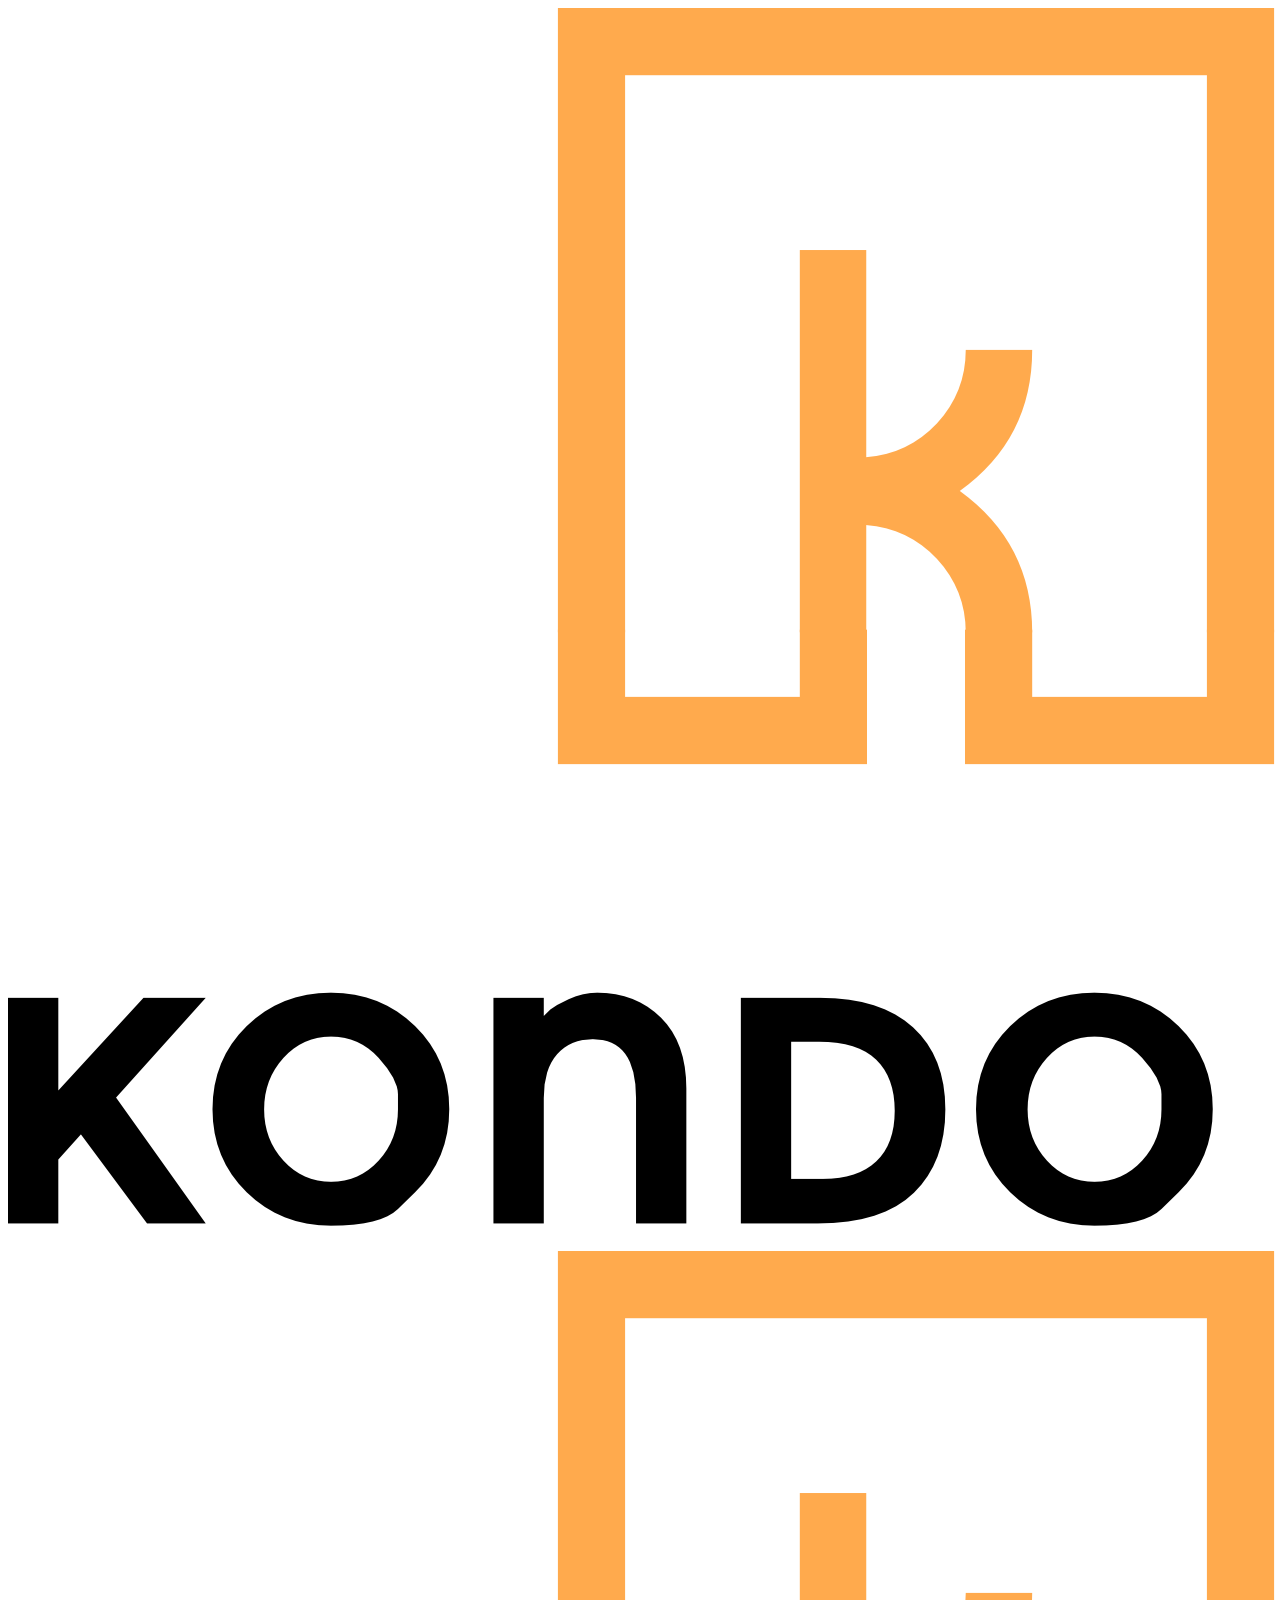
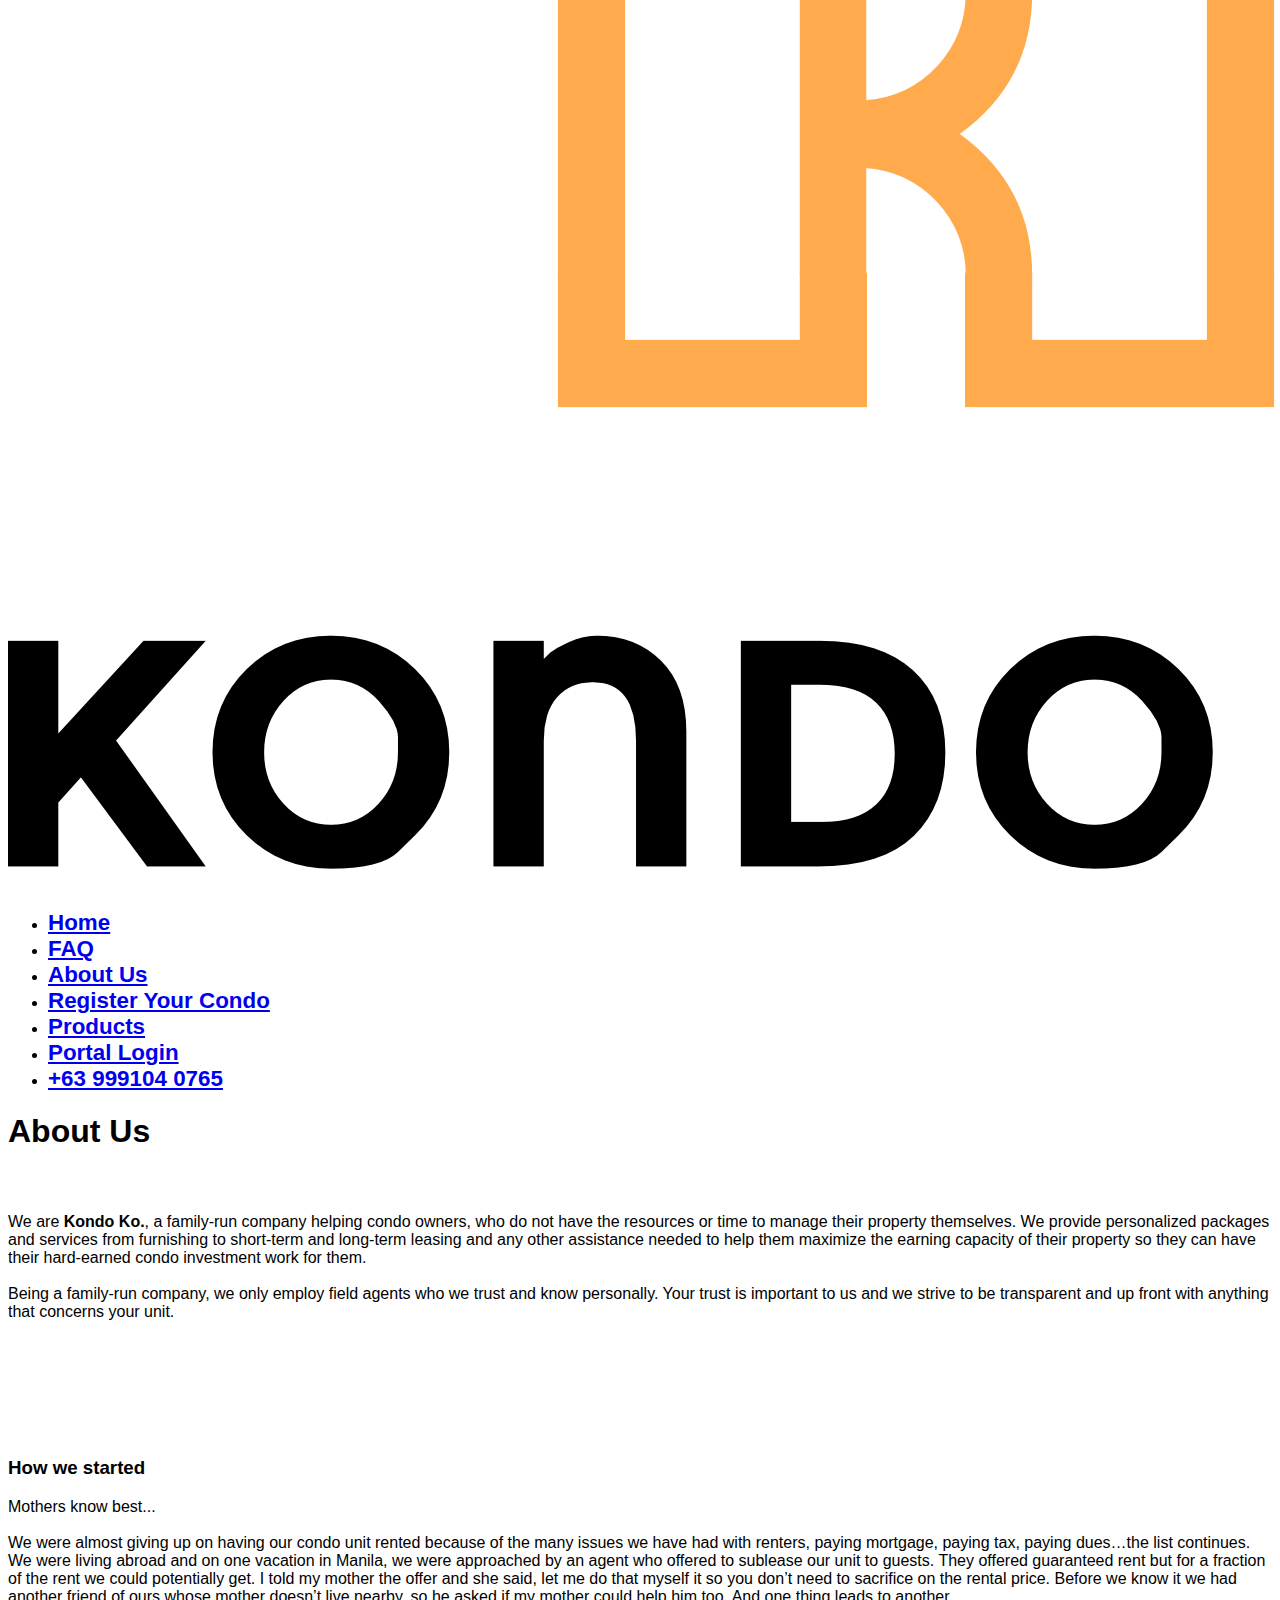
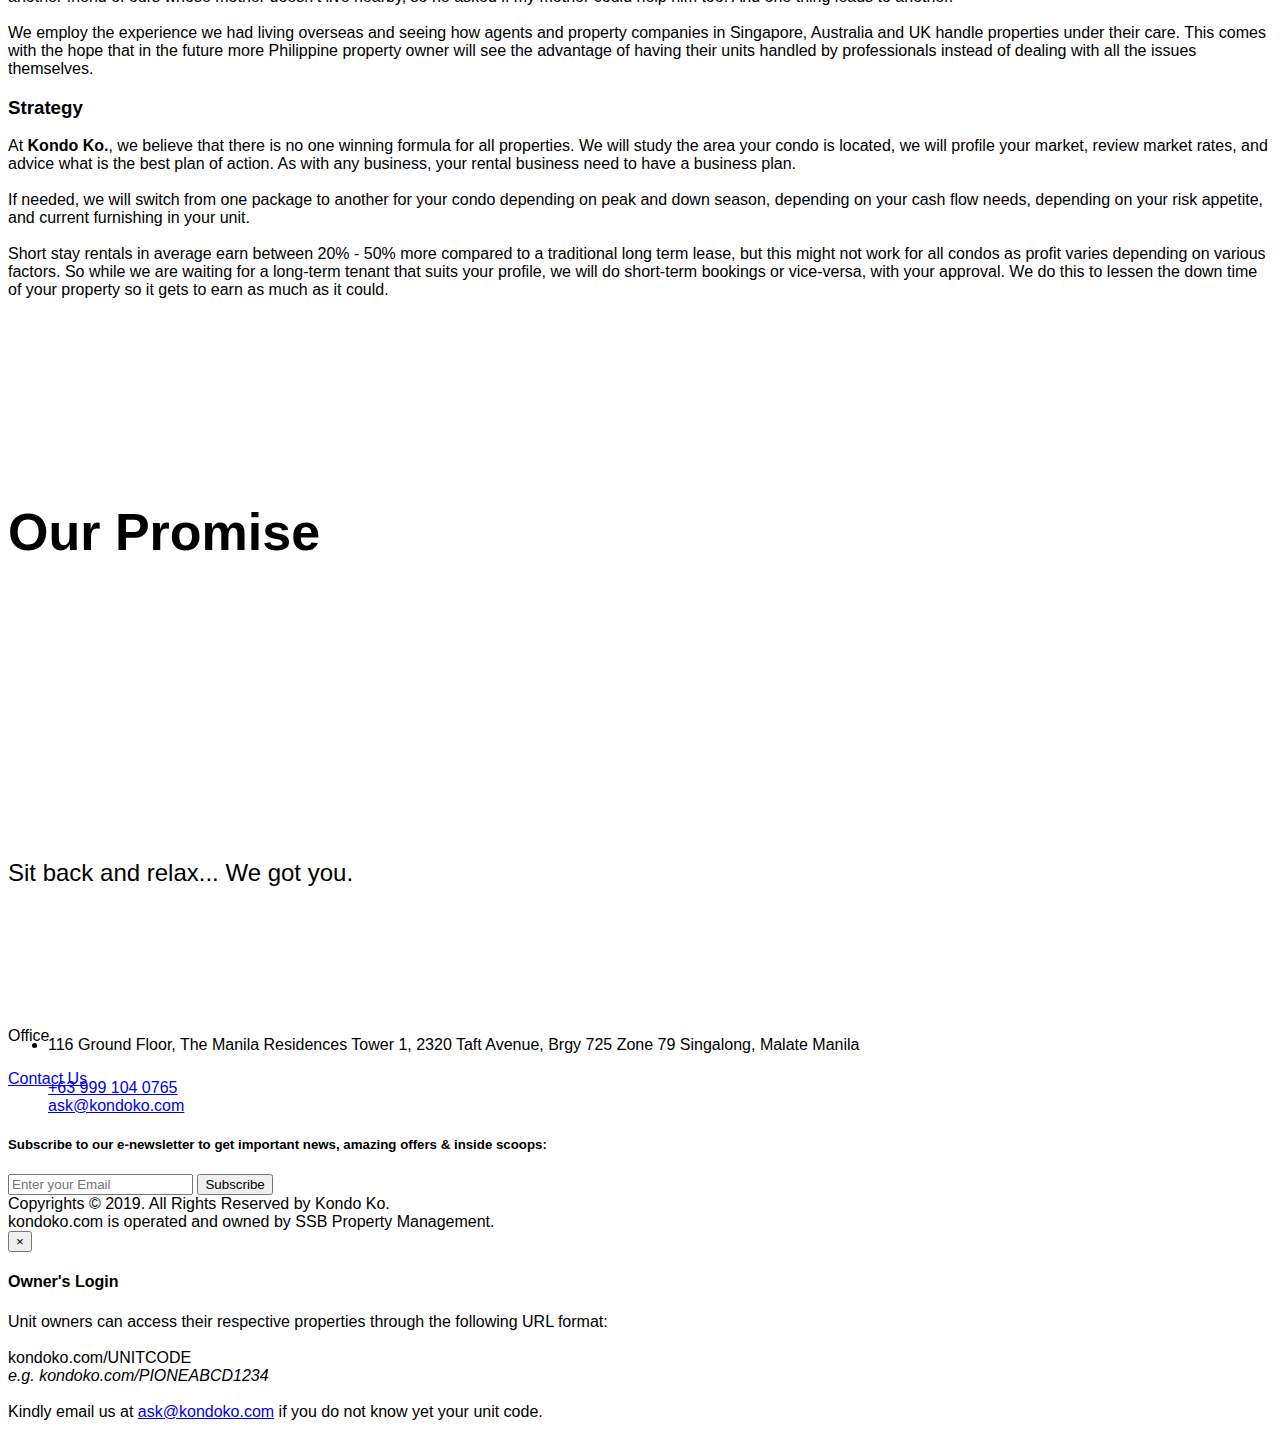
==== about.html @ ac70bd02 "updated import" ====
<!DOCTYPE html>
<html dir="ltr" lang="en-US">
<meta http-equiv="content-type" content="text/html;charset=UTF-8" />
<head>
	<meta http-equiv="content-type" content="text/html; charset=utf-8" />
	<meta name="author" content="Kondo Ko" />
	<!-- <link href="http://fonts.googleapis.com/css?family=Lato:300,400,400italic,600,700|Raleway:300,400,500,600,700|Crete+Round:400italic" rel="stylesheet" type="text/css" /> -->
	<link rel="stylesheet" href="css/bootstrap.css" type="text/css" />
	<link rel="stylesheet" href="style.css" type="text/css" />
	<link rel="stylesheet" href="css/dark.css" type="text/css" />
	<link rel="stylesheet" href="css/font-icons.css" type="text/css" />
	<link rel="stylesheet" href="css/animate.css" type="text/css" />
	<link rel="stylesheet" href="css/magnific-popup.css" type="text/css" />
	<link rel="stylesheet" href="css/responsive.css" type="text/css" />
	<meta name="viewport" content="width=device-width, initial-scale=1" />
	<meta name="description" 
	content="Kondo Ko. | No. 1 Personal Condo Manager in the Philippines">
	<link rel="shortcut icon" href="images/kondokoicon.html" />
	<title>DONE FOR YOU! | Kondo Ko</title>
		    <style> 
        @import url('./assets/fonts/Poppins-Regular.ttf');
        body {
            font-family: 'Poppins', sans-serif ;
        }
    </style>	
	<style type="text/css">
	.footer-big-contacts {
		color: #333;
		font-size: 20px;
		font-weight: bold;
		letter-spacing: 1px;
	}

	.footer-big-contacts span {
		display: block;
		font-size: 10px;
		font-weight: 400;
		text-transform: uppercase;
		color: #888;
		letter-spacing: 2px;
	}

	.dark .footer-big-contacts { color: rgba(255,255,255,0.8); }

	#primary-menu ul li a{

		font-weight: bold;
		font-size: 1.4em;
	}
	</style>
	 <!-- This site is converting visitors into subscribers and customers with respond.io - https://respond.io -->
<script src="https://app.respond.io/facebook/chat/plugin/63504/268094280486053" async></script>
<!-- https://respond.io/ -->

</head>
<body class="stretched">
	<div id="wrapper" class="clearfix">
		
<!-- start header area -->
<header id="header" class="full-header">
					<div id="header-wrap">
						<div class="container clearfix">
							<div id="primary-menu-trigger"><i class="icon-reorder icon-2x"></i></div>
								<div id="logo">
									<a href="./" class="standard-logo" data-dark-logo="/assets/img/logo-dark.png"><img src="./assets/img/logo.png" alt="Kondo Ko Logo"></a>
									<a href="./" class="retina-logo" data-dark-logo="./assets/img/logo.png"><img src="./assets/img/logo.png" alt="Kondo Ko Logo"></a>
								</div>					
								<nav id="primary-menu">
									<ul>
										<li><a href="./"><div>Home</div></a></li>
										<li><a href="faq"><div>FAQ</div></a></li>
										<li><a href="aboutus"><div>About Us</div></a></li>
										<li><a href="register_condo"><div>Register Your Condo</div></a></li>
										<li><a href="services"><div>Products</div></a></li>
										<!-- <li><a href="#"><div>Properties</div></a>
											<div class="mega-menu-content style-2 clearfix">
												<ul class="mega-menu-column col-md-12">
													<li class="mega-menu-title">
														<ul>
															<li><a href="book/index.html"><div>For Rent</div></a></li>
															<li><a href="properties/index.html"><div>For Sale</div></a></li>
														</ul>
													</li>
												</ul>
											</div>
										</li> -->
										<!-- <li><a href="#" data-toggle="modal" data-target="#myModal"><div>Owner's Login</div></a></li> -->
										<li><a href="https://kondokoportal.com"><div>Portal Login</div></a></li>
										<li><a href="./"><div>+63 999104 0765</div></a></li>										
									</ul>
									<!-- <div id="top-search">
										<a href="book/index.html"><i class="icon-calendar3 icon-2x"></i><i class="icon-line-cross"></i></a>
									</div> -->
								</nav>				
						</div>
					</div>
		</header>		<section id="page-title" class="page-title-mini">

	<div class="container clearfix">
		<h1 data-animate="fadeInUp">About Us</h1>
	</div>

</section>

<!-- Content
============================================= -->
<section id="content">

	<div class="content-wrap clear-bottommargin">

		<div class="container clear-bottommargin clearfix">

			<!-- <div class="col_full">
				<div class="col_full">

				<img src="images/aboutheader.jpg" alt="Kondo Ko About"></a>


				</div>
			</div> -->
			<div class="row">
				<div class="col-md-7 col-sm-12">
					<div class="heading-block">
						<h3 >&nbsp;</h3>
						<span>We are <strong>Kondo Ko.</strong>, a family-run company helping condo owners, who do not have the resources or time to manage their property themselves. We provide personalized packages and services from furnishing to short-term and long-term leasing and any other assistance needed to help them maximize the earning capacity of their property so they can have their hard-earned condo investment work for them.
						<br /><br />
						Being a family-run company, we only employ field agents who we trust and know personally. Your trust is important to us and we strive to be transparent and up front with anything that concerns your unit.
						</span>
					</div>
				</div>
				<div class="col-md-5 col-sm-12">
					<img src="images/group1.jpg" class="img-responsive" alt="" style="margin-top:55px;">
				</div>
			</div>
			
			<div class="row">
			
				<div class="col-md-4 col-sm-12">
					<img src="images/group2.jpg" class="img-responsive" alt="" style="margin-top:55px;">
				</div>
				<div class="col-md-8 col-sm-12">
					<div class="heading-block">
							<h3 data-animate="fadeInUp">How we started</h3>
							<span>Mothers know best...
							<br /><br />
							We were almost giving up on having our condo unit rented because of the many issues we have had with renters, paying mortgage, paying tax, paying dues…the list continues. We were living abroad and on one vacation in Manila, we were approached by an agent who offered to sublease our unit to guests. They offered guaranteed rent but for a fraction of the rent we could potentially get. I told my mother the offer and she said, let me do that myself it so you don’t need to sacrifice on the rental price. Before we know it we had another friend of ours whose mother doesn’t live nearby, so he asked if my mother could help him too. And one thing leads to another.
							<br /><br />
							We employ the experience we had living overseas and seeing how agents and property companies in Singapore, Australia and UK handle properties under their care. This comes with the hope that in the future more Philippine property owner will see the advantage of having their units handled by professionals instead of dealing with all the issues themselves.
							</span>
					</div>
				</div>
			</div>

			<!-- <div class="heading-block">
					<h3 data-animate="fadeInUp">Strategy</h3>
					<span>At <strong>Kondo Ko.</strong>, we believe that there is no one winning formula for all properties. We will study the area your condo is located, we will profile your market, review market rates, and advice what is the best plan of action. As with any business, your rental business need to have a business plan.
					<br /><br />
					If needed, we will switch from one package to another for your condo depending on peak and down season, depending on your cash flow needs, depending on your risk appetite, and current furnishing in your unit.
					<br /><br />
					Short stay rentals in average earn between 20% - 50% more compared to a traditional long term lease, but this might not work for all condos as profit varies depending on various factors. So while we are waiting for a long-term tenant that suits your profile, we will do short-term bookings or vice-versa, with your approval. We do this to lessen the down time of your property so it gets to earn as much as it could.
					</span>
			</div>			 -->
			<div class="row">
				<div class="col-md-7 col-sm-12">
					<div class="heading-block">
						<h3 data-animate="fadeInUp">Strategy</h3>
						<span>At <strong>Kondo Ko.</strong>, we believe that there is no one winning formula for all properties. We will study the area your condo is located, we will profile your market, review market rates, and advice what is the best plan of action. As with any business, your rental business need to have a business plan.
						<br /><br />
						If needed, we will switch from one package to another for your condo depending on peak and down season, depending on your cash flow needs, depending on your risk appetite, and current furnishing in your unit.
						<br /><br />
						Short stay rentals in average earn between 20% - 50% more compared to a traditional long term lease, but this might not work for all condos as profit varies depending on various factors. So while we are waiting for a long-term tenant that suits your profile, we will do short-term bookings or vice-versa, with your approval. We do this to lessen the down time of your property so it gets to earn as much as it could.
						</span>
					</div>
				</div>
				<div class="col-md-5 col-sm-12">
				<img src="images/kondo-ko-awards-cut.jpg" class="img-responsive" alt="" style="margin-top:55px;">
				</div>
			</div>
			<div class="clear"></div>
		</div>

	</div>

</section><!-- #content end -->

<div class="section parallax nomargin notopborder dark" style="background-image: url('images/aboutpromise.jpg'); padding: 100px 0;" data-stellar-background-ratio="0.3">
<div class="container clearfix">

	<div class="emphasis-title center">
		<h2 style="font-size: 52px;">Our Promise</h2>
	</div>
	
	<p style="font-size:20px; display: block; font-weight: 300; color: #fff;">We understand that owning a condominium property in Metro Manila can be such a hassle and sometimes it does not yield as much income as we hoped it would. Sometimes you pay the condo dues every month even if you don’t have a renter. The bills just keep on filling. We share your sentiments and that's why we have come up with packages and services that can help you achieve the full potential of your property. We will be your partner from sign-up until you sell your property.
<br /><br />
As property owners ourselves, we had experienced all the pains of owning and running a condo. If you have had enough of renters who doesn't pay on time, leaves utility bills unpaid? If you just don’t have the time or resources to market your condo for short term airbnb-type rentals, if you are after a particular profile for your longterm tenant, or if you just really want to sell your condo to get rid of all the hassle...
<br /><br />
Then you've come to the right place! No matter the situation we will take care of it. 
</p>
<p style="font-size:24px;">Sit back and relax... We got you.</p>
<!-- <a href="team" class="button button-3d button-amber button-large ">Meet The Team</a> -->

</div>
</div>
	
<footer id="footer" class="dark notopborder">
	<div class="container">
		<div class="footer-widgets-wrap clearfix">
			<div class="row clearfix">
				<div class="col-md-3">
					<div class="widget clearfix">
							<!-- <p>Quick Links</p>
							<a href="Done-For-You-by-Kondo-Ko.-Brochure.pdf" target="_blank"><h4 style="margin-top:-20px; text-transform:none;">Brochure</h4></a>
							<a href="FAQ.pdf" target="_blank"><h4 style="margin-top:-20px; text-transform:none;">FAQs</h4></a>
							<a href="Kondo-Ko.-Pricelist.pdf" target="_blank"><h4 style="margin-top:-20px; text-transform:none;">Price List</h4></a> -->
					</div>
					<div class="visible-sm bottommargin-sm"></div>
				</div>
				<!-- <div class="col-md-3">
					<div class="widget clearfix">
						<div class="widget_links">
							<p>Company</p>
							<ul>
								<li style="margin-top:-25px;"><a href="aboutus">About</a></li>
								<li><a href="team">Meet the Team</a></li>
							</ul>
						</div>
					</div>
					<div class="visible-sm bottommargin-sm"></div>
				</div> -->
				<div class="col-md-6">
					<div class="widget clearfix">
						<div class="widget_links">
						<p>Office</p>
							<ul>
								<li style="margin-top:-25px;">116 Ground Floor, The Manila Residences Tower 1,
								2320 Taft Avenue, Brgy 725 Zone 79 Singalong,
								Malate Manila</li>								
							</ul>
						</div>
					</div>
					<div class="visible-sm bottommargin-sm"></div>
				</div>
				<div class="col-md-3">
					<div class="widget clearfix">
						<div class="widget_links">
						<p><a href="contact/index.html">Contact Us</a></p>
							<ul style="margin-top:-25px;">								
								<a href="tel:+63999-104-0765">+63 999 104 0765</a><br />								
								<a href="mailto:ask@kondoko.com">ask@kondoko.com</a>
							</ul>
						</div>
					</div>
					<div class="visible-sm bottommargin-sm"></div>
				</div>
				<div class="visible-sm visible-xs line"></div>
			</div>
			<div class="line"></div>
			<div class="row clearfix">
				<div class="col-md-7 col-sm-6">
					<div class="widget subscribe-widget clearfix">
						<h5><strong>Subscribe</strong> to our e-newsletter to get important news, amazing offers &amp; inside scoops:</h5>
					<div class="widget-subscribe-form-result"></div>
					<form id="widget-subscribe-form" action="https://kondoko.com/include/subscribe.php" role="form" method="post" class="nobottommargin">
						<div class="input-group divcenter">
							<span class="input-group-addon"><i class="icon-email2"></i></span>
							<input type="email" id="widget-subscribe-form-email" name="widget-subscribe-form-email" class="form-control required email" placeholder="Enter your Email">
							<span class="input-group-btn">
								<button class="btn btn-warning" type="submit">Subscribe</button>
							</span>
						</div>
					</form>
					</div>
					<div class="visible-sm visible-xs bottommargin-sm"></div>
				</div>
				<div class="col-md-5 col-sm-6">
					<div class="clearfix" data-class-lg="fright" data-class-md="fright" data-class-sm="fright" data-class-xs="" data-class-xxs="">
						<a href="https://www.facebook.com/KondoKoPH" target="_blank" class="social-icon si-light si-rounded si-facebook">
							<i class="icon-facebook"></i>
							<i class="icon-facebook"></i>
						</a>
						<!-- <a href="https://www.twitter.com/kondokodotcom/" target="_blank" class="social-icon si-light si-rounded si-twitter">
							<i class="icon-twitter"></i>
							<i class="icon-twitter"></i>
						</a> -->
						<!-- <a href="https://www.instagram.com/kondokodotcom/" target="_blank" class="social-icon si-light si-rounded si-instagram">
							<i class="icon-instagram"></i>
							<i class="icon-instagram"></i>
						</a> -->
						<a href="https://www.youtube.com/channel/UC-fzAkr_xPoGHjQYscrqxpQ" target="_blank" class="social-icon si-light si-rounded si-youtube">
							<i class="icon-youtube"></i>
							<i class="icon-youtube"></i>
						</a>
						<!-- <a href="https://www.linkedin.com/in/kondo-ko-a87b80118" target="_blank" class="social-icon si-light si-rounded si-linkedin">
							<i class="icon-linkedin"></i>
							<i class="icon-linkedin"></i>
						</a> -->
					</div>
				</div>
			</div>
		</div><!-- .footer-widgets-wrap end -->
	</div>
	<!-- Copyrights
	============================================= -->
	<div id="copyrights">
		<div class="container center uppercase clearfix">
			Copyrights &copy; 2019. All Rights Reserved by Kondo Ko.
		</div>
		<div class="container center uppercase clearfix">
			kondoko.com is operated and owned by SSB Property Management.
		</div>		
	</div><!-- #copyrights end -->
</footer>	
<div class="modal fade" id="myModal" tabindex="-1" role="dialog" aria-labelledby="myModalLabel" aria-hidden="true">
			<div class="modal-dialog">
				<div class="modal-body">
					<div class="modal-content">
						<div class="modal-header">
							<button type="button" class="close" data-dismiss="modal" aria-hidden="true">&times;</button>
							<h4 class="modal-title" id="myModalLabel">Owner's Login</h4>
						</div>
						<div class="modal-body">
							<p>Unit owners can access their respective properties through the following URL format:
							<br /><br />
							kondoko.com/UNITCODE
							<br />
							<i>e.g. kondoko.com/PIONEABCD1234</i>
							<br /><br />
							Kindly email us at <a href="mailto:ask@kondoko.com">ask@kondoko.com</a> if you do not know yet your unit code.
							</p>
						</div>
						<!-- <div class="modal-footer">
							<button type="button" class="btn btn-default" data-dismiss="modal">Close</button>
						</div> -->
					</div>
				</div>
			</div>
		</div>
	</div>

	

	<script type="text/javascript" src="./assets/js/jquery.js"></script>
	<script type="text/javascript" src="./assets/js/plugins.js"></script>
	<script type="text/javascript" src="./assets/js/functions.js"></script>
	</body>


</html>
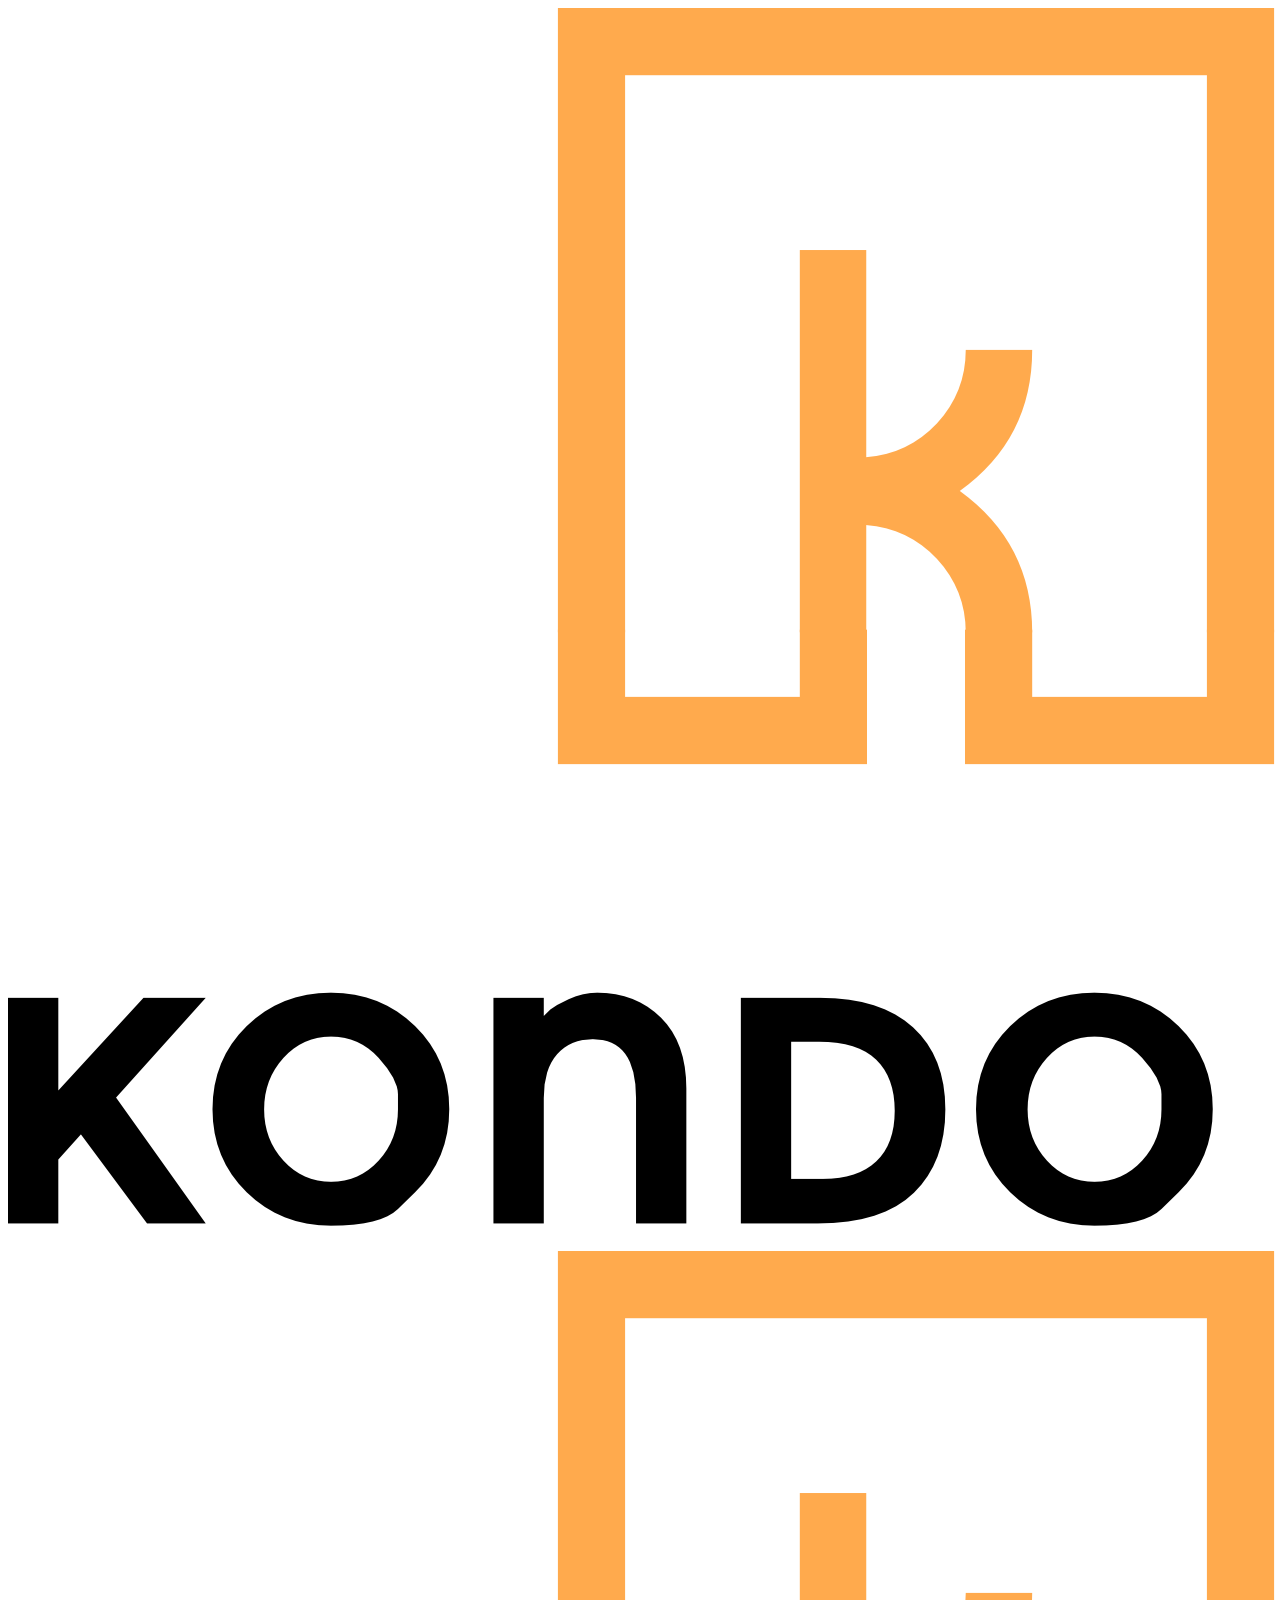
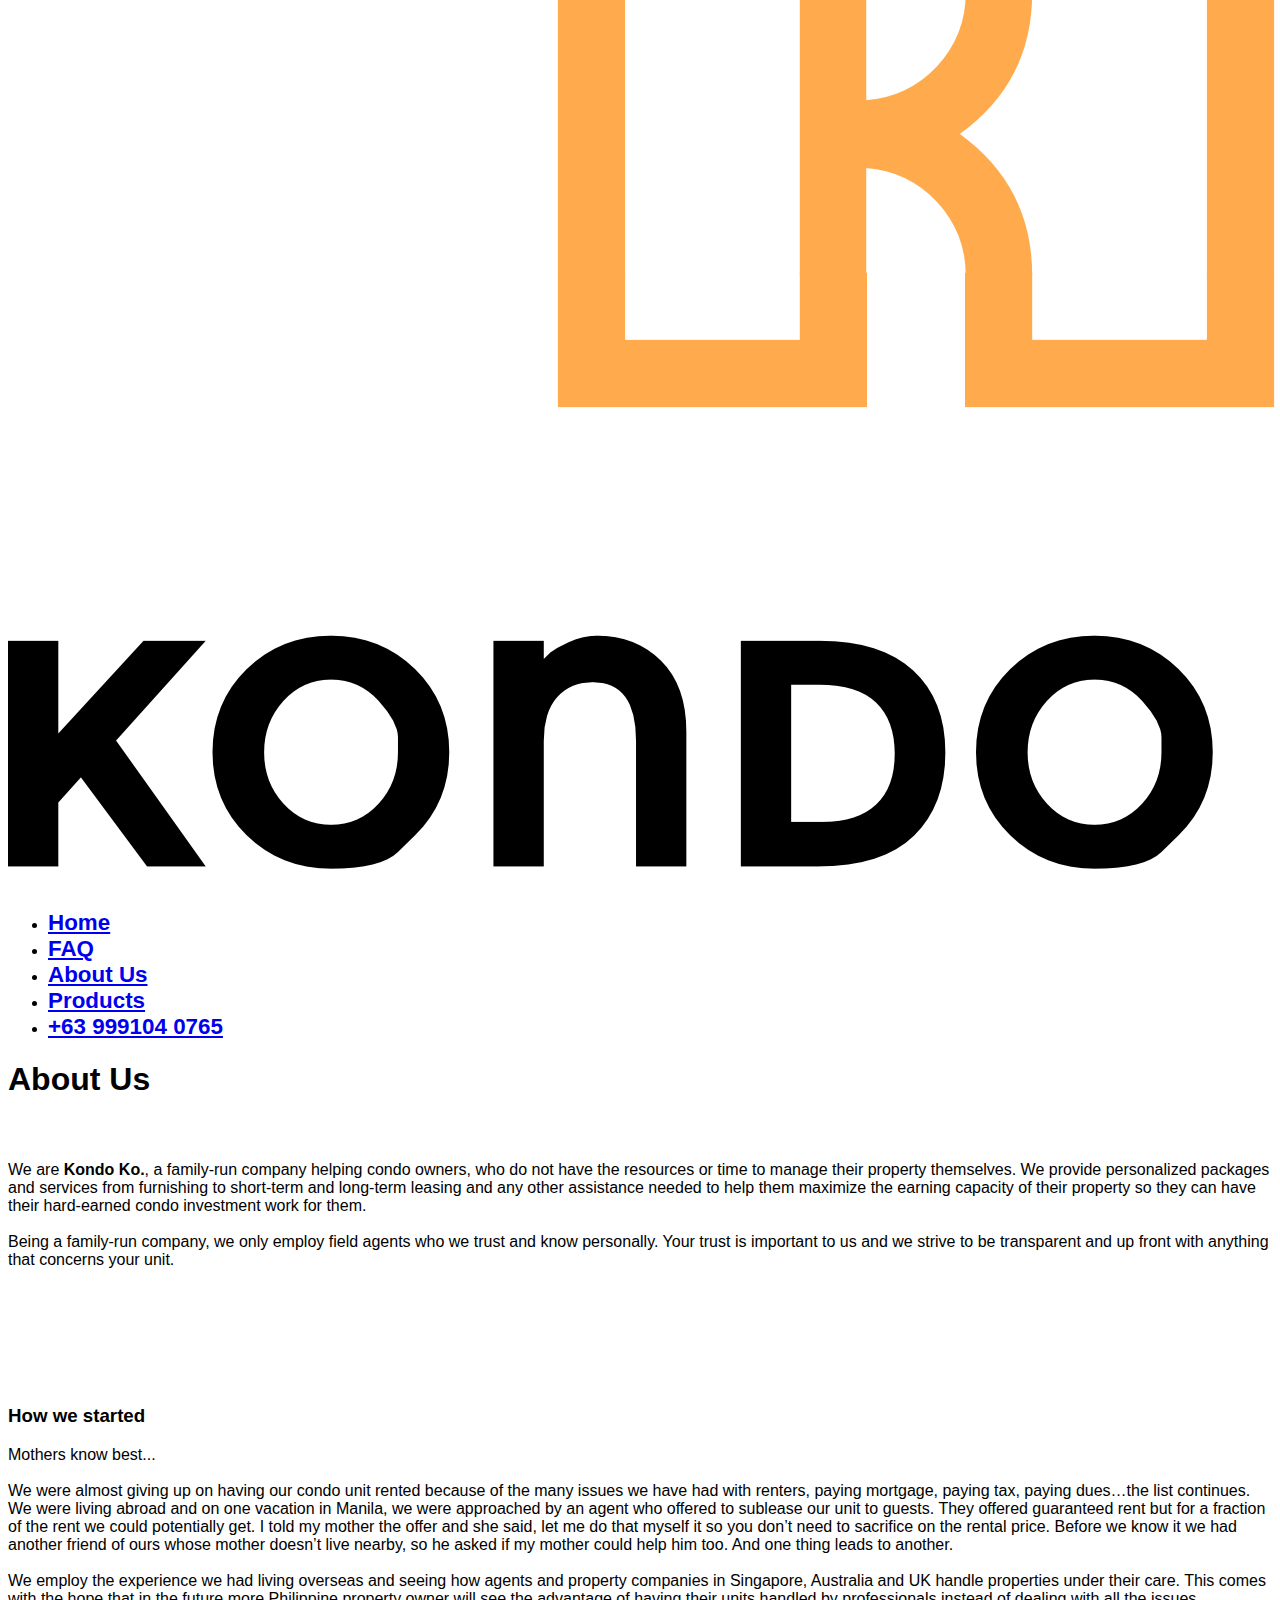
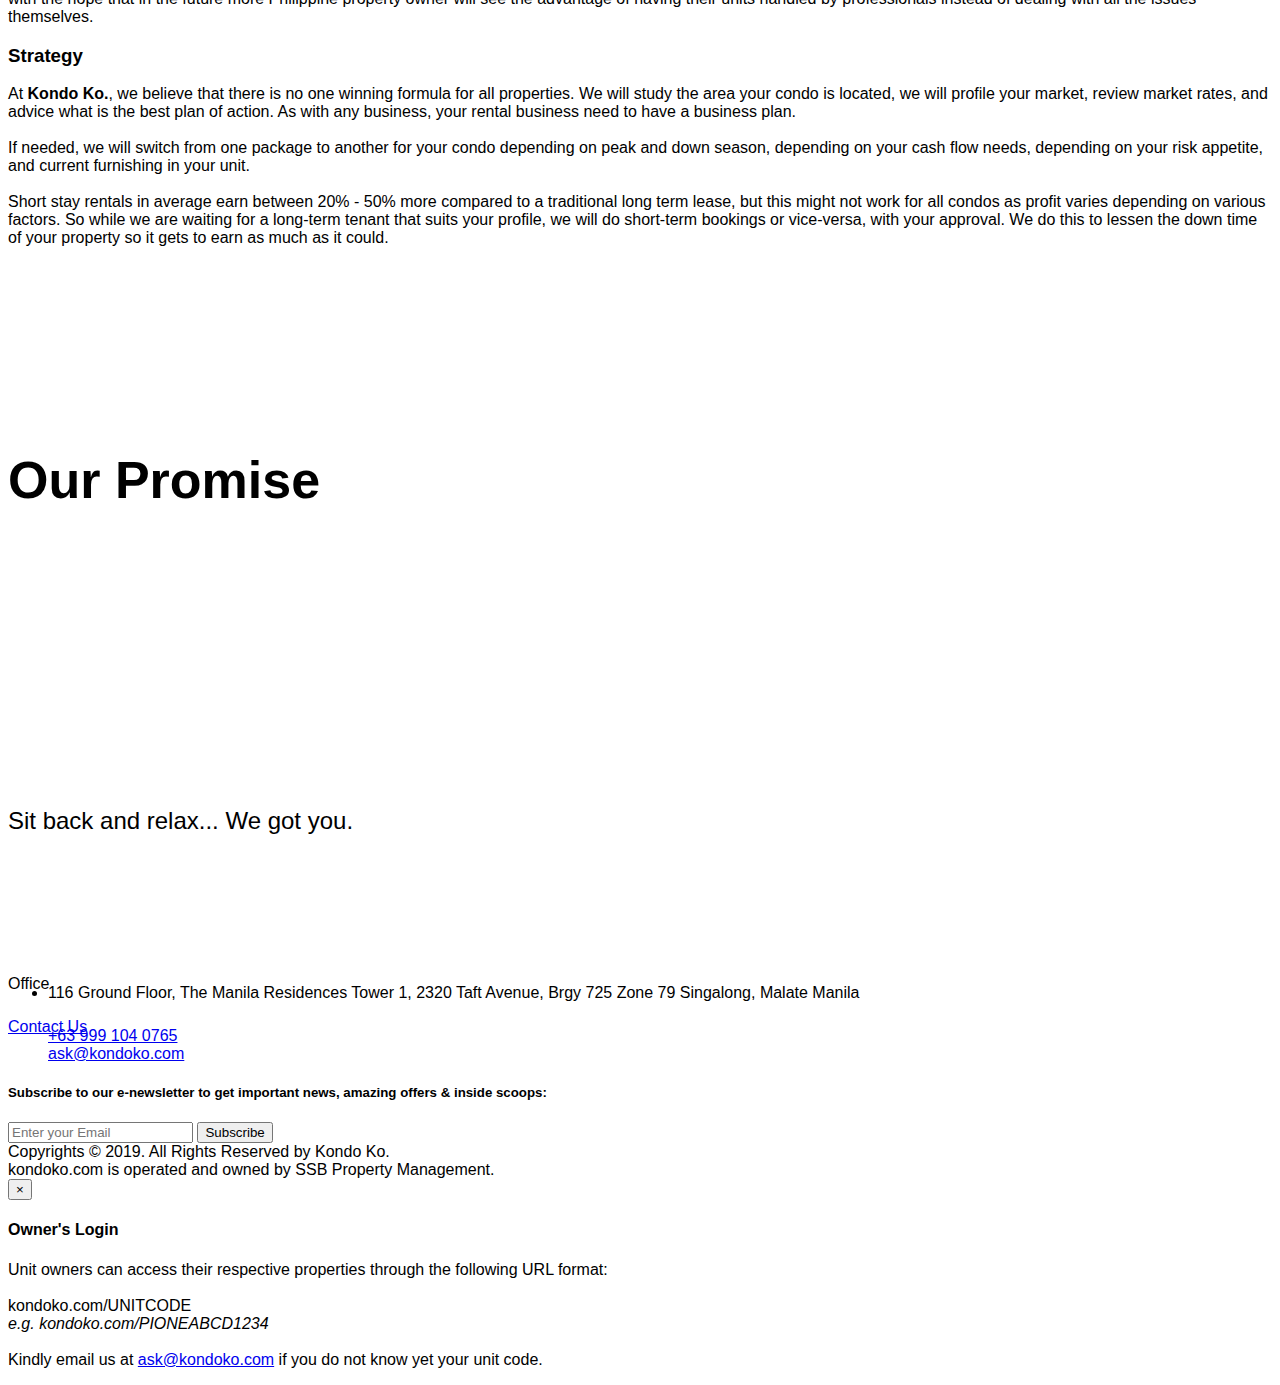
==== commit 954737c0: "31233112312" ====
--- a/about.html
+++ b/about.html
@@ -1,120 +1,123 @@
-
-
-
-
 <!DOCTYPE html>
 <html dir="ltr" lang="en-US">
-<meta http-equiv="content-type" content="text/html;charset=UTF-8" />
-<head>
-	<meta http-equiv="content-type" content="text/html; charset=utf-8" />
-	<meta name="author" content="Kondo Ko" />
-	<!-- <link href="http://fonts.googleapis.com/css?family=Lato:300,400,400italic,600,700|Raleway:300,400,500,600,700|Crete+Round:400italic" rel="stylesheet" type="text/css" /> -->
-	<link rel="stylesheet" href="css/bootstrap.css" type="text/css" />
-	<link rel="stylesheet" href="style.css" type="text/css" />
-	<link rel="stylesheet" href="css/dark.css" type="text/css" />
-	<link rel="stylesheet" href="css/font-icons.css" type="text/css" />
-	<link rel="stylesheet" href="css/animate.css" type="text/css" />
-	<link rel="stylesheet" href="css/magnific-popup.css" type="text/css" />
-	<link rel="stylesheet" href="css/responsive.css" type="text/css" />
-	<meta name="viewport" content="width=device-width, initial-scale=1" />
-	<meta name="description" 
-	content="Kondo Ko. | No. 1 Personal Condo Manager in the Philippines">
-	<link rel="shortcut icon" href="images/kondokoicon.html" />
-	<title>DONE FOR YOU! | Kondo Ko</title>
-		    <style> 
-        @import url('./assets/fonts/Poppins-Regular.ttf');
-        body {
-            font-family: 'Poppins', sans-serif ;
-        }
-    </style>	
-	<style type="text/css">
-	.footer-big-contacts {
-		color: #333;
-		font-size: 20px;
-		font-weight: bold;
-		letter-spacing: 1px;
-	}
-
-	.footer-big-contacts span {
-		display: block;
-		font-size: 10px;
-		font-weight: 400;
-		text-transform: uppercase;
-		color: #888;
-		letter-spacing: 2px;
-	}
-
-	.dark .footer-big-contacts { color: rgba(255,255,255,0.8); }
-
-	#primary-menu ul li a{
-
-		font-weight: bold;
-		font-size: 1.4em;
-	}
-	</style>
-	 <!-- This site is converting visitors into subscribers and customers with respond.io - https://respond.io -->
-<script src="https://app.respond.io/facebook/chat/plugin/63504/268094280486053" async></script>
-<!-- https://respond.io/ -->
-
-</head>
-<body class="stretched">
-	<div id="wrapper" class="clearfix">
-		
-<!-- start header area -->
-<header id="header" class="full-header">
-					<div id="header-wrap">
-						<div class="container clearfix">
-							<div id="primary-menu-trigger"><i class="icon-reorder icon-2x"></i></div>
-								<div id="logo">
-									<a href="./" class="standard-logo" data-dark-logo="/assets/img/logo-dark.png"><img src="./assets/img/logo.png" alt="Kondo Ko Logo"></a>
-									<a href="./" class="retina-logo" data-dark-logo="./assets/img/logo.png"><img src="./assets/img/logo.png" alt="Kondo Ko Logo"></a>
-								</div>					
-								<nav id="primary-menu">
-									<ul>
-										<li><a href="./"><div>Home</div></a></li>
-										<li><a href="faq"><div>FAQ</div></a></li>
-										<li><a href="aboutus"><div>About Us</div></a></li>
-										<li><a href="register_condo"><div>Register Your Condo</div></a></li>
-										<li><a href="services"><div>Products</div></a></li>
-										<!-- <li><a href="#"><div>Properties</div></a>
-											<div class="mega-menu-content style-2 clearfix">
-												<ul class="mega-menu-column col-md-12">
-													<li class="mega-menu-title">
-														<ul>
-															<li><a href="book/index.html"><div>For Rent</div></a></li>
-															<li><a href="properties/index.html"><div>For Sale</div></a></li>
-														</ul>
-													</li>
-												</ul>
-											</div>
-										</li> -->
-										<!-- <li><a href="#" data-toggle="modal" data-target="#myModal"><div>Owner's Login</div></a></li> -->
-										<li><a href="https://kondokoportal.com"><div>Portal Login</div></a></li>
-										<li><a href="./"><div>+63 999104 0765</div></a></li>										
-									</ul>
-									<!-- <div id="top-search">
+  <meta http-equiv="content-type" content="text/html;charset=UTF-8" />
+  <head>
+    <meta http-equiv="content-type" content="text/html; charset=utf-8" />
+    <meta name="author" content="Kondo Ko" />
+    <!-- <link href="http://fonts.googleapis.com/css?family=Lato:300,400,400italic,600,700|Raleway:300,400,500,600,700|Crete+Round:400italic" rel="stylesheet" type="text/css" /> -->
+    <link rel="stylesheet" href="css/bootstrap.css" type="text/css" />
+    <link rel="stylesheet" href="style.css" type="text/css" />
+    <link rel="stylesheet" href="css/dark.css" type="text/css" />
+    <link rel="stylesheet" href="css/font-icons.css" type="text/css" />
+    <link rel="stylesheet" href="css/animate.css" type="text/css" />
+    <link rel="stylesheet" href="css/magnific-popup.css" type="text/css" />
+    <link rel="stylesheet" href="css/responsive.css" type="text/css" />
+    <meta name="viewport" content="width=device-width, initial-scale=1" />
+    <meta
+      name="description"
+      content="Kondo Ko. | No. 1 Personal Condo Manager in the Philippines"
+    />
+    <link rel="shortcut icon" href="images/kondokoicon.html" />
+    <title>DONE FOR YOU! | Kondo Ko</title>
+    <style>
+      @import url("./assets/fonts/Poppins-Regular.ttf");
+      body {
+        font-family: "Poppins", sans-serif;
+      }
+    </style>
+    <style type="text/css">
+      .footer-big-contacts {
+        color: #333;
+        font-size: 20px;
+        font-weight: bold;
+        letter-spacing: 1px;
+      }
+
+      .footer-big-contacts span {
+        display: block;
+        font-size: 10px;
+        font-weight: 400;
+        text-transform: uppercase;
+        color: #888;
+        letter-spacing: 2px;
+      }
+
+      .dark .footer-big-contacts {
+        color: rgba(255, 255, 255, 0.8);
+      }
+
+      #primary-menu ul li a {
+        font-weight: bold;
+        font-size: 1.4em;
+      }
+    </style>
+    <!-- This site is converting visitors into subscribers and customers with respond.io - https://respond.io -->
+    <script
+      src="https://app.respond.io/facebook/chat/plugin/63504/268094280486053"
+      async
+    ></script>
+    <!-- https://respond.io/ -->
+  </head>
+  <body class="stretched">
+    <div id="wrapper" class="clearfix">
+      <!-- start header area -->
+      <header id="header" class="full-header">
+        <div id="header-wrap">
+          <div class="container clearfix">
+            <div id="primary-menu-trigger">
+              <i class="icon-reorder icon-2x"></i>
+            </div>
+            <div id="logo">
+              <a
+                href="./"
+                class="standard-logo"
+                data-dark-logo="/assets/img/logo-dark.png"
+                ><img src="./assets/img/logo.png" alt="Kondo Ko Logo"
+              /></a>
+              <a
+                href="./"
+                class="retina-logo"
+                data-dark-logo="./assets/img/logo.png"
+                ><img src="./assets/img/logo.png" alt="Kondo Ko Logo"
+              /></a>
+            </div>
+            <nav id="primary-menu">
+              <ul>
+                <li>
+                  <a href="./"><div>Home</div></a>
+                </li>
+                <li>
+                  <a href="./faq.html"><div>FAQ</div></a>
+                </li>
+                <li>
+                  <a href="./about.html"><div>About Us</div></a>
+                </li>
+                <li>
+                  <a href="./about.html"><div>Products</div></a>
+                </li>
+                <li>
+                  <a href="./index.html"><div>+63 999104 0765</div></a>
+                </li>
+              </ul>
+              <!-- <div id="top-search">
 										<a href="book/index.html"><i class="icon-calendar3 icon-2x"></i><i class="icon-line-cross"></i></a>
 									</div> -->
-								</nav>				
-						</div>
-					</div>
-		</header>		<section id="page-title" class="page-title-mini">
-
-	<div class="container clearfix">
-		<h1 data-animate="fadeInUp">About Us</h1>
-	</div>
-
-</section>
-
-<!-- Content
+            </nav>
+          </div>
+        </div>
+      </header>
+      <section id="page-title" class="page-title-mini">
+        <div class="container clearfix">
+          <h1 data-animate="fadeInUp">About Us</h1>
+        </div>
+      </section>
+
+      <!-- Content
 ============================================= -->
-<section id="content">
-
-	<div class="content-wrap clear-bottommargin">
-
-		<div class="container clear-bottommargin clearfix">
-
-			<!-- <div class="col_full">
+      <section id="content">
+        <div class="content-wrap clear-bottommargin">
+          <div class="container clear-bottommargin clearfix">
+            <!-- <div class="col_full">
 				<div class="col_full">
 
 				<img src="images/aboutheader.jpg" alt="Kondo Ko About"></a>
@@ -122,40 +125,76 @@
 
 				</div>
 			</div> -->
-			<div class="row">
-				<div class="col-md-7 col-sm-12">
-					<div class="heading-block">
-						<h3 >&nbsp;</h3>
-						<span>We are <strong>Kondo Ko.</strong>, a family-run company helping condo owners, who do not have the resources or time to manage their property themselves. We provide personalized packages and services from furnishing to short-term and long-term leasing and any other assistance needed to help them maximize the earning capacity of their property so they can have their hard-earned condo investment work for them.
-						<br /><br />
-						Being a family-run company, we only employ field agents who we trust and know personally. Your trust is important to us and we strive to be transparent and up front with anything that concerns your unit.
-						</span>
-					</div>
-				</div>
-				<div class="col-md-5 col-sm-12">
-					<img src="images/group1.jpg" class="img-responsive" alt="" style="margin-top:55px;">
-				</div>
-			</div>
-			
-			<div class="row">
-			
-				<div class="col-md-4 col-sm-12">
-					<img src="images/group2.jpg" class="img-responsive" alt="" style="margin-top:55px;">
-				</div>
-				<div class="col-md-8 col-sm-12">
-					<div class="heading-block">
-							<h3 data-animate="fadeInUp">How we started</h3>
-							<span>Mothers know best...
-							<br /><br />
-							We were almost giving up on having our condo unit rented because of the many issues we have had with renters, paying mortgage, paying tax, paying dues…the list continues. We were living abroad and on one vacation in Manila, we were approached by an agent who offered to sublease our unit to guests. They offered guaranteed rent but for a fraction of the rent we could potentially get. I told my mother the offer and she said, let me do that myself it so you don’t need to sacrifice on the rental price. Before we know it we had another friend of ours whose mother doesn’t live nearby, so he asked if my mother could help him too. And one thing leads to another.
-							<br /><br />
-							We employ the experience we had living overseas and seeing how agents and property companies in Singapore, Australia and UK handle properties under their care. This comes with the hope that in the future more Philippine property owner will see the advantage of having their units handled by professionals instead of dealing with all the issues themselves.
-							</span>
-					</div>
-				</div>
-			</div>
-
-			<!-- <div class="heading-block">
+            <div class="row">
+              <div class="col-md-7 col-sm-12">
+                <div class="heading-block">
+                  <h3>&nbsp;</h3>
+                  <span
+                    >We are <strong>Kondo Ko.</strong>, a family-run company
+                    helping condo owners, who do not have the resources or time
+                    to manage their property themselves. We provide personalized
+                    packages and services from furnishing to short-term and
+                    long-term leasing and any other assistance needed to help
+                    them maximize the earning capacity of their property so they
+                    can have their hard-earned condo investment work for them.
+                    <br /><br />
+                    Being a family-run company, we only employ field agents who
+                    we trust and know personally. Your trust is important to us
+                    and we strive to be transparent and up front with anything
+                    that concerns your unit.
+                  </span>
+                </div>
+              </div>
+              <div class="col-md-5 col-sm-12">
+                <img
+                  src="images/group1.jpg"
+                  class="img-responsive"
+                  alt=""
+                  style="margin-top: 55px"
+                />
+              </div>
+            </div>
+
+            <div class="row">
+              <div class="col-md-4 col-sm-12">
+                <img
+                  src="images/group2.jpg"
+                  class="img-responsive"
+                  alt=""
+                  style="margin-top: 55px"
+                />
+              </div>
+              <div class="col-md-8 col-sm-12">
+                <div class="heading-block">
+                  <h3 data-animate="fadeInUp">How we started</h3>
+                  <span
+                    >Mothers know best... <br /><br />
+                    We were almost giving up on having our condo unit rented
+                    because of the many issues we have had with renters, paying
+                    mortgage, paying tax, paying dues…the list continues. We
+                    were living abroad and on one vacation in Manila, we were
+                    approached by an agent who offered to sublease our unit to
+                    guests. They offered guaranteed rent but for a fraction of
+                    the rent we could potentially get. I told my mother the
+                    offer and she said, let me do that myself it so you don’t
+                    need to sacrifice on the rental price. Before we know it we
+                    had another friend of ours whose mother doesn’t live nearby,
+                    so he asked if my mother could help him too. And one thing
+                    leads to another.
+                    <br /><br />
+                    We employ the experience we had living overseas and seeing
+                    how agents and property companies in Singapore, Australia
+                    and UK handle properties under their care. This comes with
+                    the hope that in the future more Philippine property owner
+                    will see the advantage of having their units handled by
+                    professionals instead of dealing with all the issues
+                    themselves.
+                  </span>
+                </div>
+              </div>
+            </div>
+
+            <!-- <div class="heading-block">
 					<h3 data-animate="fadeInUp">Strategy</h3>
 					<span>At <strong>Kondo Ko.</strong>, we believe that there is no one winning formula for all properties. We will study the area your condo is located, we will profile your market, review market rates, and advice what is the best plan of action. As with any business, your rental business need to have a business plan.
 					<br /><br />
@@ -164,62 +203,107 @@
 					Short stay rentals in average earn between 20% - 50% more compared to a traditional long term lease, but this might not work for all condos as profit varies depending on various factors. So while we are waiting for a long-term tenant that suits your profile, we will do short-term bookings or vice-versa, with your approval. We do this to lessen the down time of your property so it gets to earn as much as it could.
 					</span>
 			</div>			 -->
-			<div class="row">
-				<div class="col-md-7 col-sm-12">
-					<div class="heading-block">
-						<h3 data-animate="fadeInUp">Strategy</h3>
-						<span>At <strong>Kondo Ko.</strong>, we believe that there is no one winning formula for all properties. We will study the area your condo is located, we will profile your market, review market rates, and advice what is the best plan of action. As with any business, your rental business need to have a business plan.
-						<br /><br />
-						If needed, we will switch from one package to another for your condo depending on peak and down season, depending on your cash flow needs, depending on your risk appetite, and current furnishing in your unit.
-						<br /><br />
-						Short stay rentals in average earn between 20% - 50% more compared to a traditional long term lease, but this might not work for all condos as profit varies depending on various factors. So while we are waiting for a long-term tenant that suits your profile, we will do short-term bookings or vice-versa, with your approval. We do this to lessen the down time of your property so it gets to earn as much as it could.
-						</span>
-					</div>
-				</div>
-				<div class="col-md-5 col-sm-12">
-				<img src="images/kondo-ko-awards-cut.jpg" class="img-responsive" alt="" style="margin-top:55px;">
-				</div>
-			</div>
-			<div class="clear"></div>
-		</div>
-
-	</div>
-
-</section><!-- #content end -->
-
-<div class="section parallax nomargin notopborder dark" style="background-image: url('images/aboutpromise.jpg'); padding: 100px 0;" data-stellar-background-ratio="0.3">
-<div class="container clearfix">
-
-	<div class="emphasis-title center">
-		<h2 style="font-size: 52px;">Our Promise</h2>
-	</div>
-	
-	<p style="font-size:20px; display: block; font-weight: 300; color: #fff;">We understand that owning a condominium property in Metro Manila can be such a hassle and sometimes it does not yield as much income as we hoped it would. Sometimes you pay the condo dues every month even if you don’t have a renter. The bills just keep on filling. We share your sentiments and that's why we have come up with packages and services that can help you achieve the full potential of your property. We will be your partner from sign-up until you sell your property.
-<br /><br />
-As property owners ourselves, we had experienced all the pains of owning and running a condo. If you have had enough of renters who doesn't pay on time, leaves utility bills unpaid? If you just don’t have the time or resources to market your condo for short term airbnb-type rentals, if you are after a particular profile for your longterm tenant, or if you just really want to sell your condo to get rid of all the hassle...
-<br /><br />
-Then you've come to the right place! No matter the situation we will take care of it. 
-</p>
-<p style="font-size:24px;">Sit back and relax... We got you.</p>
-<!-- <a href="team" class="button button-3d button-amber button-large ">Meet The Team</a> -->
-
-</div>
-</div>
-	
-<footer id="footer" class="dark notopborder">
-	<div class="container">
-		<div class="footer-widgets-wrap clearfix">
-			<div class="row clearfix">
-				<div class="col-md-3">
-					<div class="widget clearfix">
-							<!-- <p>Quick Links</p>
+            <div class="row">
+              <div class="col-md-7 col-sm-12">
+                <div class="heading-block">
+                  <h3 data-animate="fadeInUp">Strategy</h3>
+                  <span
+                    >At <strong>Kondo Ko.</strong>, we believe that there is no
+                    one winning formula for all properties. We will study the
+                    area your condo is located, we will profile your market,
+                    review market rates, and advice what is the best plan of
+                    action. As with any business, your rental business need to
+                    have a business plan. <br /><br />
+                    If needed, we will switch from one package to another for
+                    your condo depending on peak and down season, depending on
+                    your cash flow needs, depending on your risk appetite, and
+                    current furnishing in your unit.
+                    <br /><br />
+                    Short stay rentals in average earn between 20% - 50% more
+                    compared to a traditional long term lease, but this might
+                    not work for all condos as profit varies depending on
+                    various factors. So while we are waiting for a long-term
+                    tenant that suits your profile, we will do short-term
+                    bookings or vice-versa, with your approval. We do this to
+                    lessen the down time of your property so it gets to earn as
+                    much as it could.
+                  </span>
+                </div>
+              </div>
+              <div class="col-md-5 col-sm-12">
+                <img
+                  src="images/kondo-ko-awards-cut.jpg"
+                  class="img-responsive"
+                  alt=""
+                  style="margin-top: 55px"
+                />
+              </div>
+            </div>
+            <div class="clear"></div>
+          </div>
+        </div>
+      </section>
+      <!-- #content end -->
+
+      <div
+        class="section parallax nomargin notopborder dark"
+        style="
+          background-image: url('images/aboutpromise.jpg');
+          padding: 100px 0;
+        "
+        data-stellar-background-ratio="0.3"
+      >
+        <div class="container clearfix">
+          <div class="emphasis-title center">
+            <h2 style="font-size: 52px">Our Promise</h2>
+          </div>
+
+          <p
+            style="
+              font-size: 20px;
+              display: block;
+              font-weight: 300;
+              color: #fff;
+            "
+          >
+            We understand that owning a condominium property in Metro Manila can
+            be such a hassle and sometimes it does not yield as much income as
+            we hoped it would. Sometimes you pay the condo dues every month even
+            if you don’t have a renter. The bills just keep on filling. We share
+            your sentiments and that's why we have come up with packages and
+            services that can help you achieve the full potential of your
+            property. We will be your partner from sign-up until you sell your
+            property. <br /><br />
+            As property owners ourselves, we had experienced all the pains of
+            owning and running a condo. If you have had enough of renters who
+            doesn't pay on time, leaves utility bills unpaid? If you just don’t
+            have the time or resources to market your condo for short term
+            airbnb-type rentals, if you are after a particular profile for your
+            longterm tenant, or if you just really want to sell your condo to
+            get rid of all the hassle...
+            <br /><br />
+            Then you've come to the right place! No matter the situation we will
+            take care of it.
+          </p>
+          <p style="font-size: 24px">Sit back and relax... We got you.</p>
+          <!-- <a href="team" class="button button-3d button-amber button-large ">Meet The Team</a> -->
+        </div>
+      </div>
+
+      <footer id="footer" class="dark notopborder">
+        <div class="container">
+          <div class="footer-widgets-wrap clearfix">
+            <div class="row clearfix">
+              <div class="col-md-3">
+                <div class="widget clearfix">
+                  <!-- <p>Quick Links</p>
 							<a href="Done-For-You-by-Kondo-Ko.-Brochure.pdf" target="_blank"><h4 style="margin-top:-20px; text-transform:none;">Brochure</h4></a>
 							<a href="FAQ.pdf" target="_blank"><h4 style="margin-top:-20px; text-transform:none;">FAQs</h4></a>
 							<a href="Kondo-Ko.-Pricelist.pdf" target="_blank"><h4 style="margin-top:-20px; text-transform:none;">Price List</h4></a> -->
-					</div>
-					<div class="visible-sm bottommargin-sm"></div>
-				</div>
-				<!-- <div class="col-md-3">
+                </div>
+                <div class="visible-sm bottommargin-sm"></div>
+              </div>
+              <!-- <div class="col-md-3">
 					<div class="widget clearfix">
 						<div class="widget_links">
 							<p>Company</p>
@@ -231,122 +315,173 @@
 					</div>
 					<div class="visible-sm bottommargin-sm"></div>
 				</div> -->
-				<div class="col-md-6">
-					<div class="widget clearfix">
-						<div class="widget_links">
-						<p>Office</p>
-							<ul>
-								<li style="margin-top:-25px;">116 Ground Floor, The Manila Residences Tower 1,
-								2320 Taft Avenue, Brgy 725 Zone 79 Singalong,
-								Malate Manila</li>								
-							</ul>
-						</div>
-					</div>
-					<div class="visible-sm bottommargin-sm"></div>
-				</div>
-				<div class="col-md-3">
-					<div class="widget clearfix">
-						<div class="widget_links">
-						<p><a href="contact/index.html">Contact Us</a></p>
-							<ul style="margin-top:-25px;">								
-								<a href="tel:+63999-104-0765">+63 999 104 0765</a><br />								
-								<a href="mailto:ask@kondoko.com">ask@kondoko.com</a>
-							</ul>
-						</div>
-					</div>
-					<div class="visible-sm bottommargin-sm"></div>
-				</div>
-				<div class="visible-sm visible-xs line"></div>
-			</div>
-			<div class="line"></div>
-			<div class="row clearfix">
-				<div class="col-md-7 col-sm-6">
-					<div class="widget subscribe-widget clearfix">
-						<h5><strong>Subscribe</strong> to our e-newsletter to get important news, amazing offers &amp; inside scoops:</h5>
-					<div class="widget-subscribe-form-result"></div>
-					<form id="widget-subscribe-form" action="https://kondoko.com/include/subscribe.php" role="form" method="post" class="nobottommargin">
-						<div class="input-group divcenter">
-							<span class="input-group-addon"><i class="icon-email2"></i></span>
-							<input type="email" id="widget-subscribe-form-email" name="widget-subscribe-form-email" class="form-control required email" placeholder="Enter your Email">
-							<span class="input-group-btn">
-								<button class="btn btn-warning" type="submit">Subscribe</button>
-							</span>
-						</div>
-					</form>
-					</div>
-					<div class="visible-sm visible-xs bottommargin-sm"></div>
-				</div>
-				<div class="col-md-5 col-sm-6">
-					<div class="clearfix" data-class-lg="fright" data-class-md="fright" data-class-sm="fright" data-class-xs="" data-class-xxs="">
-						<a href="https://www.facebook.com/KondoKoPH" target="_blank" class="social-icon si-light si-rounded si-facebook">
-							<i class="icon-facebook"></i>
-							<i class="icon-facebook"></i>
-						</a>
-						<!-- <a href="https://www.twitter.com/kondokodotcom/" target="_blank" class="social-icon si-light si-rounded si-twitter">
+              <div class="col-md-6">
+                <div class="widget clearfix">
+                  <div class="widget_links">
+                    <p>Office</p>
+                    <ul>
+                      <li style="margin-top: -25px">
+                        116 Ground Floor, The Manila Residences Tower 1, 2320
+                        Taft Avenue, Brgy 725 Zone 79 Singalong, Malate Manila
+                      </li>
+                    </ul>
+                  </div>
+                </div>
+                <div class="visible-sm bottommargin-sm"></div>
+              </div>
+              <div class="col-md-3">
+                <div class="widget clearfix">
+                  <div class="widget_links">
+                    <p><a href="contact/index.html">Contact Us</a></p>
+                    <ul style="margin-top: -25px">
+                      <a href="tel:+63999-104-0765">+63 999 104 0765</a
+                      ><br />
+                      <a href="mailto:ask@kondoko.com">ask@kondoko.com</a>
+                    </ul>
+                  </div>
+                </div>
+                <div class="visible-sm bottommargin-sm"></div>
+              </div>
+              <div class="visible-sm visible-xs line"></div>
+            </div>
+            <div class="line"></div>
+            <div class="row clearfix">
+              <div class="col-md-7 col-sm-6">
+                <div class="widget subscribe-widget clearfix">
+                  <h5>
+                    <strong>Subscribe</strong> to our e-newsletter to get
+                    important news, amazing offers &amp; inside scoops:
+                  </h5>
+                  <div class="widget-subscribe-form-result"></div>
+                  <form
+                    id="widget-subscribe-form"
+                    action="https://kondoko.com/include/subscribe.php"
+                    role="form"
+                    method="post"
+                    class="nobottommargin"
+                  >
+                    <div class="input-group divcenter">
+                      <span class="input-group-addon"
+                        ><i class="icon-email2"></i
+                      ></span>
+                      <input
+                        type="email"
+                        id="widget-subscribe-form-email"
+                        name="widget-subscribe-form-email"
+                        class="form-control required email"
+                        placeholder="Enter your Email"
+                      />
+                      <span class="input-group-btn">
+                        <button class="btn btn-warning" type="submit">
+                          Subscribe
+                        </button>
+                      </span>
+                    </div>
+                  </form>
+                </div>
+                <div class="visible-sm visible-xs bottommargin-sm"></div>
+              </div>
+              <div class="col-md-5 col-sm-6">
+                <div
+                  class="clearfix"
+                  data-class-lg="fright"
+                  data-class-md="fright"
+                  data-class-sm="fright"
+                  data-class-xs=""
+                  data-class-xxs=""
+                >
+                  <a
+                    href="https://www.facebook.com/KondoKoPH"
+                    target="_blank"
+                    class="social-icon si-light si-rounded si-facebook"
+                  >
+                    <i class="icon-facebook"></i>
+                    <i class="icon-facebook"></i>
+                  </a>
+                  <!-- <a href="https://www.twitter.com/kondokodotcom/" target="_blank" class="social-icon si-light si-rounded si-twitter">
 							<i class="icon-twitter"></i>
 							<i class="icon-twitter"></i>
 						</a> -->
-						<!-- <a href="https://www.instagram.com/kondokodotcom/" target="_blank" class="social-icon si-light si-rounded si-instagram">
+                  <!-- <a href="https://www.instagram.com/kondokodotcom/" target="_blank" class="social-icon si-light si-rounded si-instagram">
 							<i class="icon-instagram"></i>
 							<i class="icon-instagram"></i>
 						</a> -->
-						<a href="https://www.youtube.com/channel/UC-fzAkr_xPoGHjQYscrqxpQ" target="_blank" class="social-icon si-light si-rounded si-youtube">
-							<i class="icon-youtube"></i>
-							<i class="icon-youtube"></i>
-						</a>
-						<!-- <a href="https://www.linkedin.com/in/kondo-ko-a87b80118" target="_blank" class="social-icon si-light si-rounded si-linkedin">
+                  <a
+                    href="https://www.youtube.com/channel/UC-fzAkr_xPoGHjQYscrqxpQ"
+                    target="_blank"
+                    class="social-icon si-light si-rounded si-youtube"
+                  >
+                    <i class="icon-youtube"></i>
+                    <i class="icon-youtube"></i>
+                  </a>
+                  <!-- <a href="https://www.linkedin.com/in/kondo-ko-a87b80118" target="_blank" class="social-icon si-light si-rounded si-linkedin">
 							<i class="icon-linkedin"></i>
 							<i class="icon-linkedin"></i>
 						</a> -->
-					</div>
-				</div>
-			</div>
-		</div><!-- .footer-widgets-wrap end -->
-	</div>
-	<!-- Copyrights
+                </div>
+              </div>
+            </div>
+          </div>
+          <!-- .footer-widgets-wrap end -->
+        </div>
+        <!-- Copyrights
 	============================================= -->
-	<div id="copyrights">
-		<div class="container center uppercase clearfix">
-			Copyrights &copy; 2019. All Rights Reserved by Kondo Ko.
-		</div>
-		<div class="container center uppercase clearfix">
-			kondoko.com is operated and owned by SSB Property Management.
-		</div>		
-	</div><!-- #copyrights end -->
-</footer>	
-<div class="modal fade" id="myModal" tabindex="-1" role="dialog" aria-labelledby="myModalLabel" aria-hidden="true">
-			<div class="modal-dialog">
-				<div class="modal-body">
-					<div class="modal-content">
-						<div class="modal-header">
-							<button type="button" class="close" data-dismiss="modal" aria-hidden="true">&times;</button>
-							<h4 class="modal-title" id="myModalLabel">Owner's Login</h4>
-						</div>
-						<div class="modal-body">
-							<p>Unit owners can access their respective properties through the following URL format:
-							<br /><br />
-							kondoko.com/UNITCODE
-							<br />
-							<i>e.g. kondoko.com/PIONEABCD1234</i>
-							<br /><br />
-							Kindly email us at <a href="mailto:ask@kondoko.com">ask@kondoko.com</a> if you do not know yet your unit code.
-							</p>
-						</div>
-						<!-- <div class="modal-footer">
+        <div id="copyrights">
+          <div class="container center uppercase clearfix">
+            Copyrights &copy; 2019. All Rights Reserved by Kondo Ko.
+          </div>
+          <div class="container center uppercase clearfix">
+            kondoko.com is operated and owned by SSB Property Management.
+          </div>
+        </div>
+        <!-- #copyrights end -->
+      </footer>
+      <div
+        class="modal fade"
+        id="myModal"
+        tabindex="-1"
+        role="dialog"
+        aria-labelledby="myModalLabel"
+        aria-hidden="true"
+      >
+        <div class="modal-dialog">
+          <div class="modal-body">
+            <div class="modal-content">
+              <div class="modal-header">
+                <button
+                  type="button"
+                  class="close"
+                  data-dismiss="modal"
+                  aria-hidden="true"
+                >
+                  &times;
+                </button>
+                <h4 class="modal-title" id="myModalLabel">Owner's Login</h4>
+              </div>
+              <div class="modal-body">
+                <p>
+                  Unit owners can access their respective properties through the
+                  following URL format: <br /><br />
+                  kondoko.com/UNITCODE
+                  <br />
+                  <i>e.g. kondoko.com/PIONEABCD1234</i>
+                  <br /><br />
+                  Kindly email us at
+                  <a href="mailto:ask@kondoko.com">ask@kondoko.com</a> if you do
+                  not know yet your unit code.
+                </p>
+              </div>
+              <!-- <div class="modal-footer">
 							<button type="button" class="btn btn-default" data-dismiss="modal">Close</button>
 						</div> -->
-					</div>
-				</div>
-			</div>
-		</div>
-	</div>
-
-	
-
-	<script type="text/javascript" src="./assets/js/jquery.js"></script>
-	<script type="text/javascript" src="./assets/js/plugins.js"></script>
-	<script type="text/javascript" src="./assets/js/functions.js"></script>
-	</body>
-
-
-</html>+            </div>
+          </div>
+        </div>
+      </div>
+    </div>
+
+    <script type="text/javascript" src="./assets/js/jquery.js"></script>
+    <script type="text/javascript" src="./assets/js/plugins.js"></script>
+    <script type="text/javascript" src="./assets/js/functions.js"></script>
+  </body>
+</html>
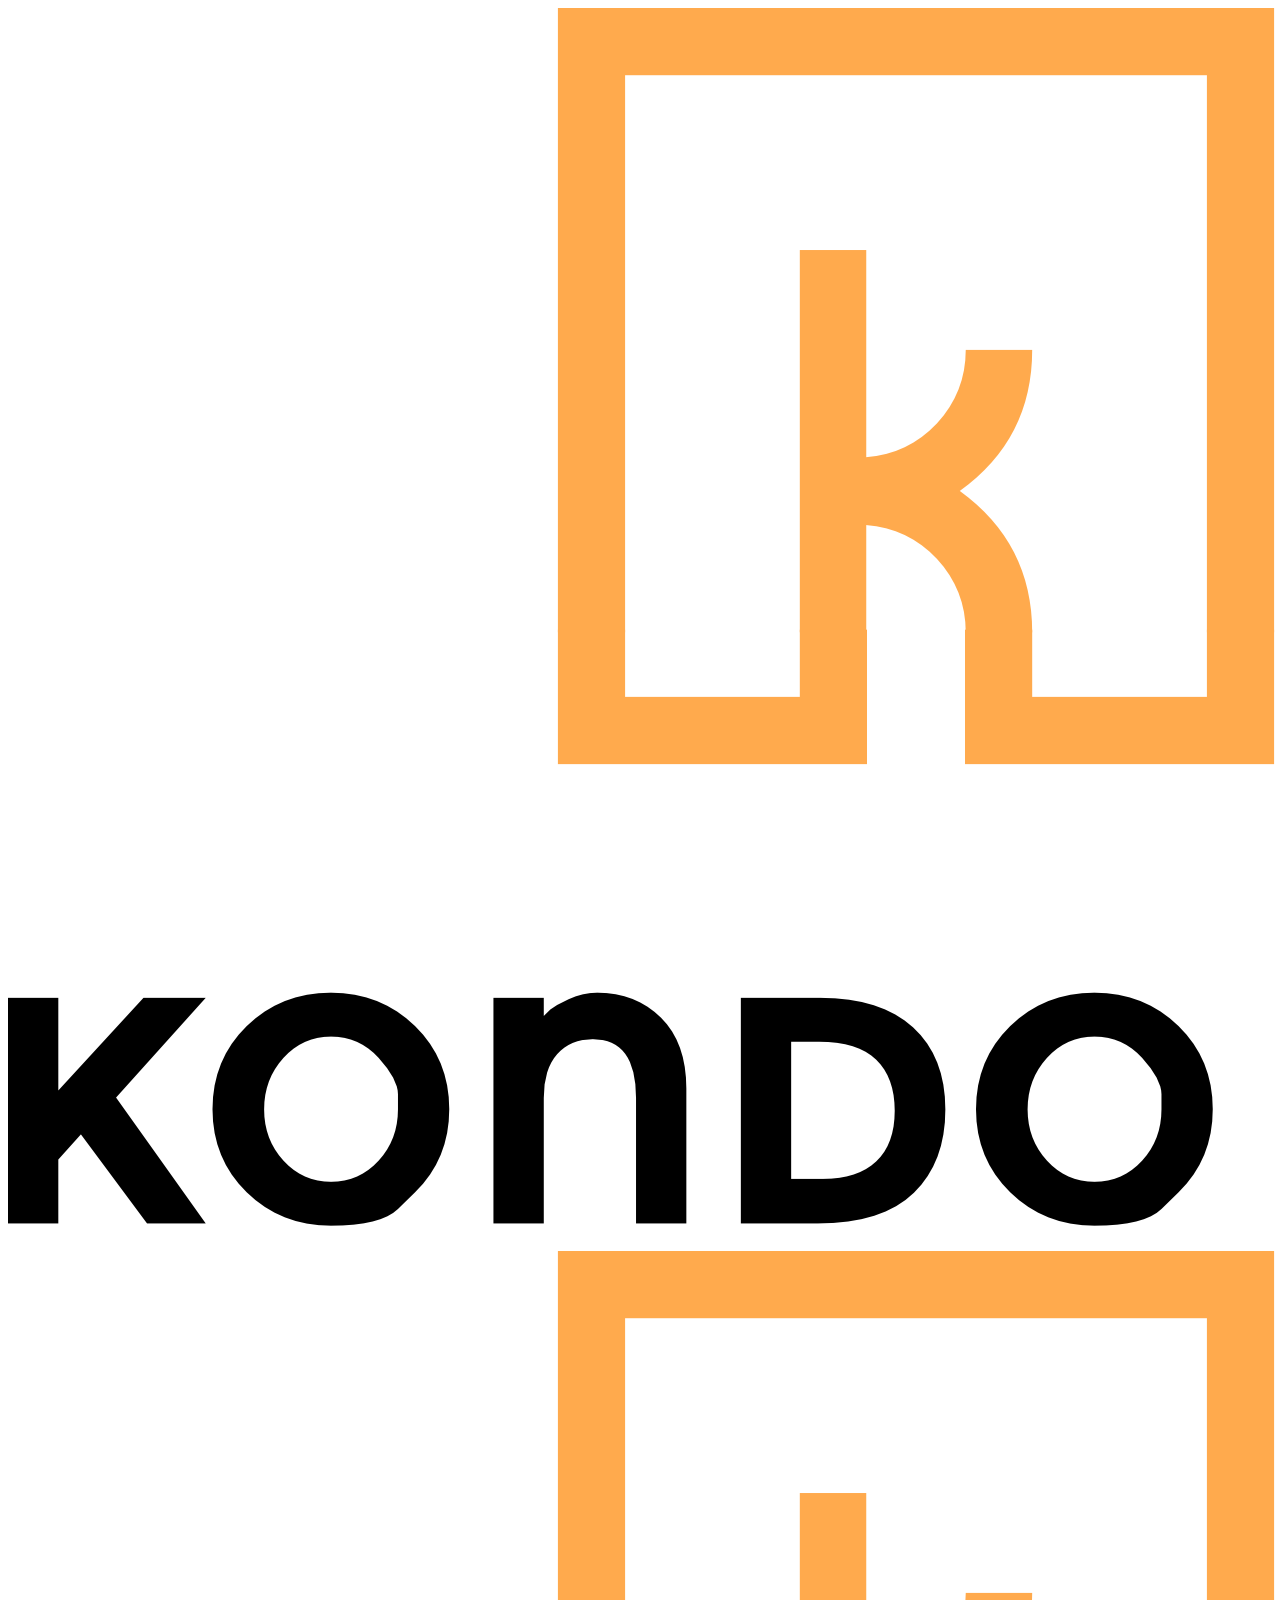
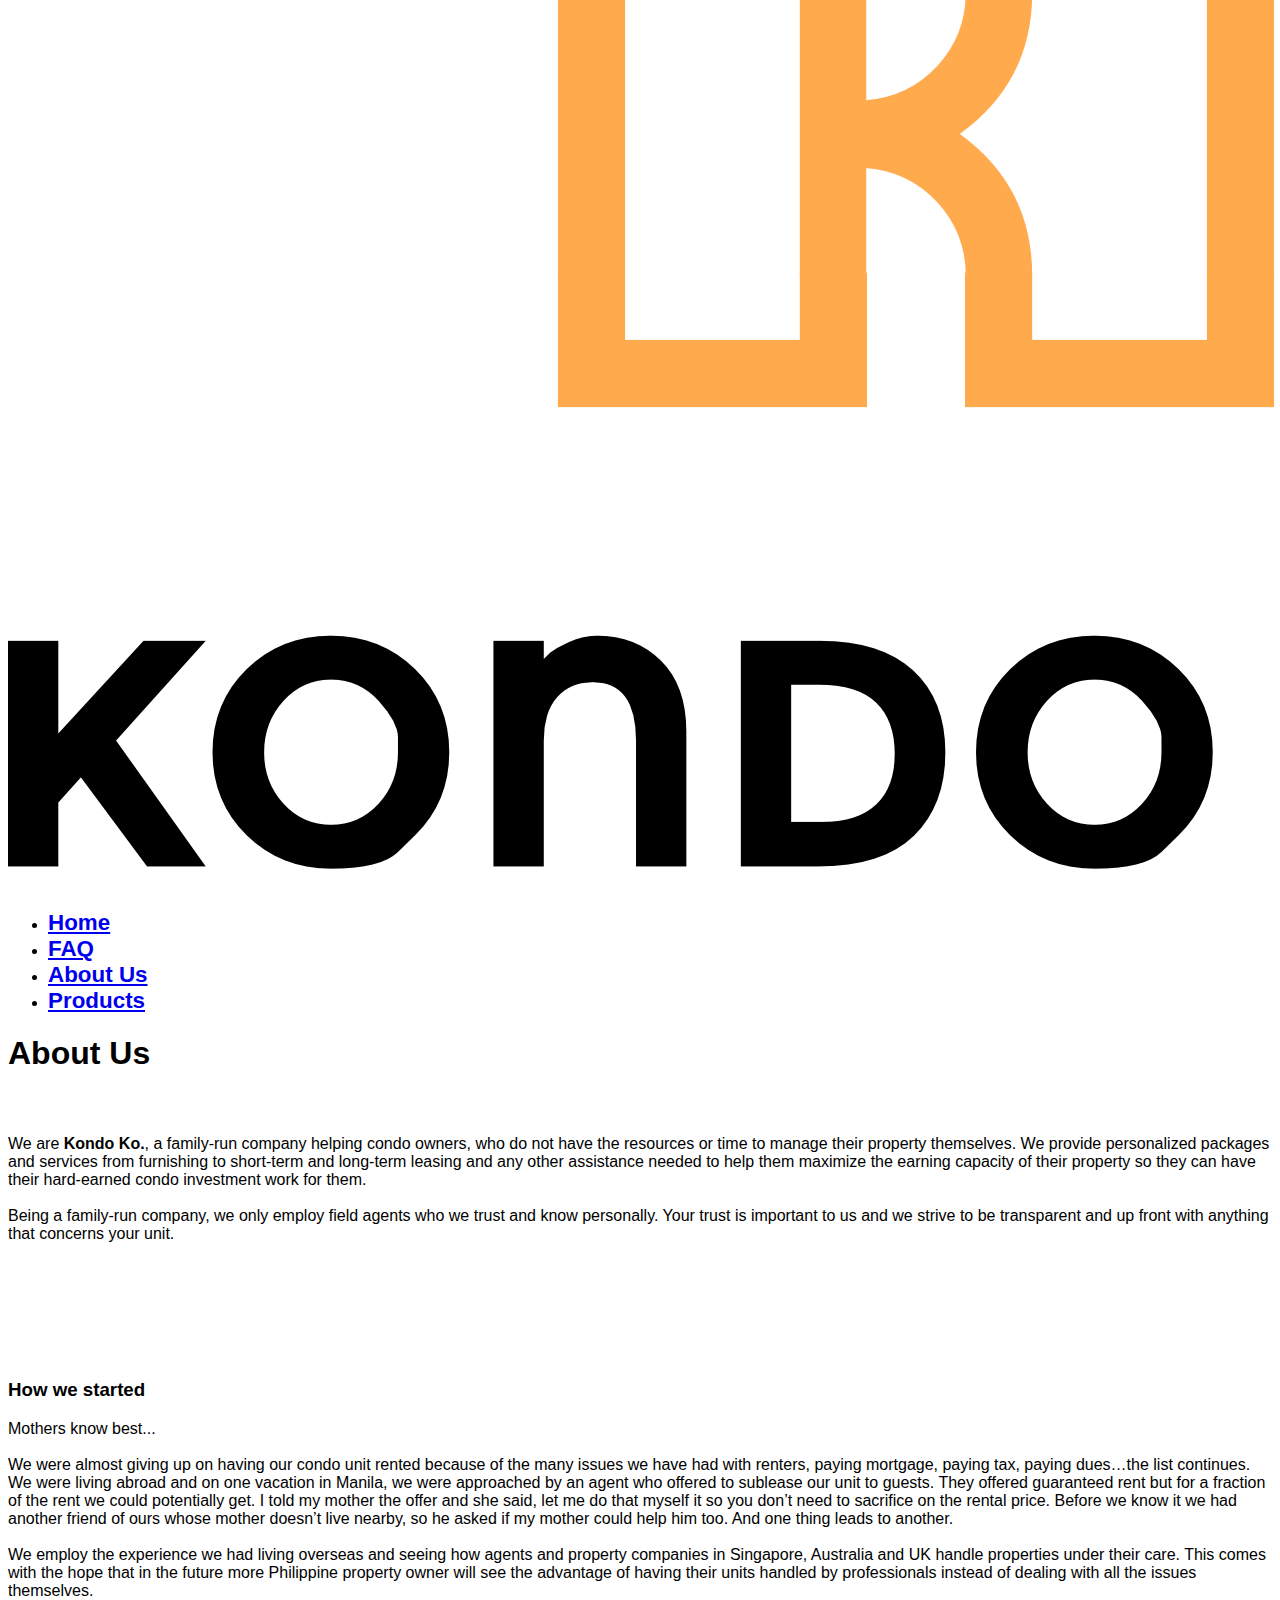
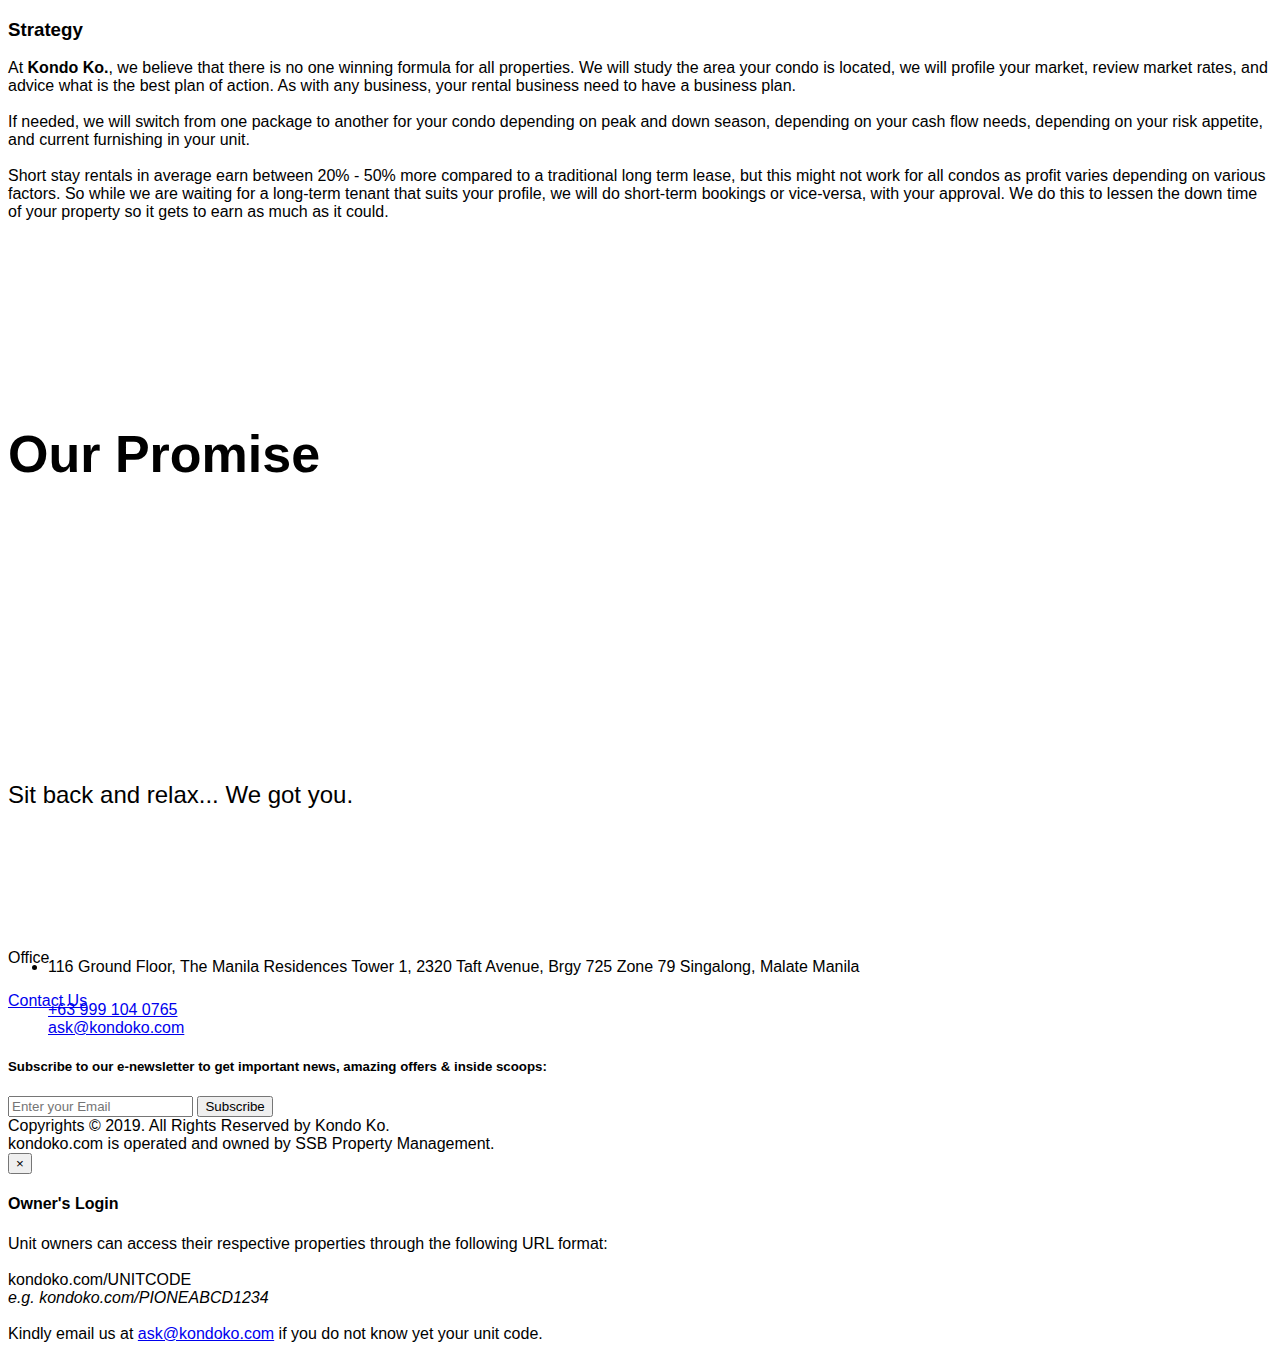
==== commit 98f1c05d: "3213123213" ====
--- a/about.html
+++ b/about.html
@@ -94,9 +94,6 @@
                 </li>
                 <li>
                   <a href="./about.html"><div>Products</div></a>
-                </li>
-                <li>
-                  <a href="./index.html"><div>+63 999104 0765</div></a>
                 </li>
               </ul>
               <!-- <div id="top-search">
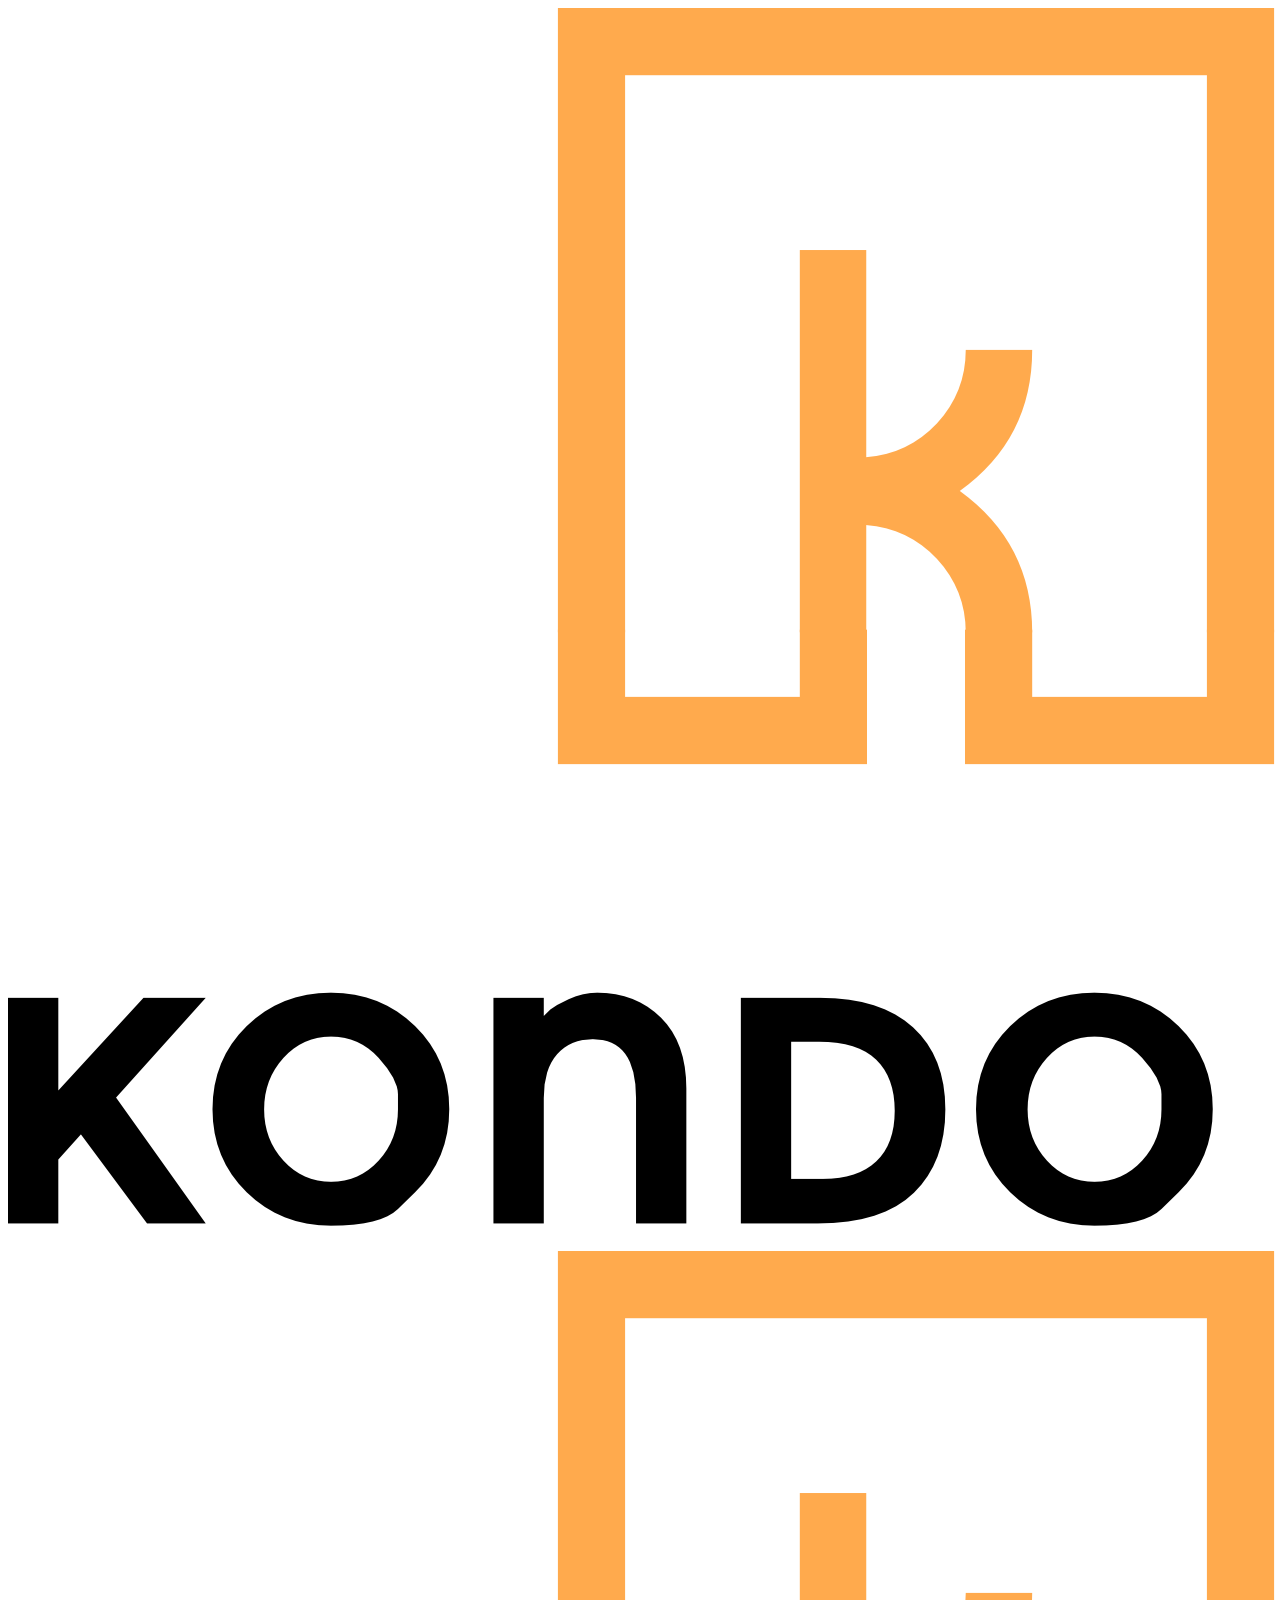
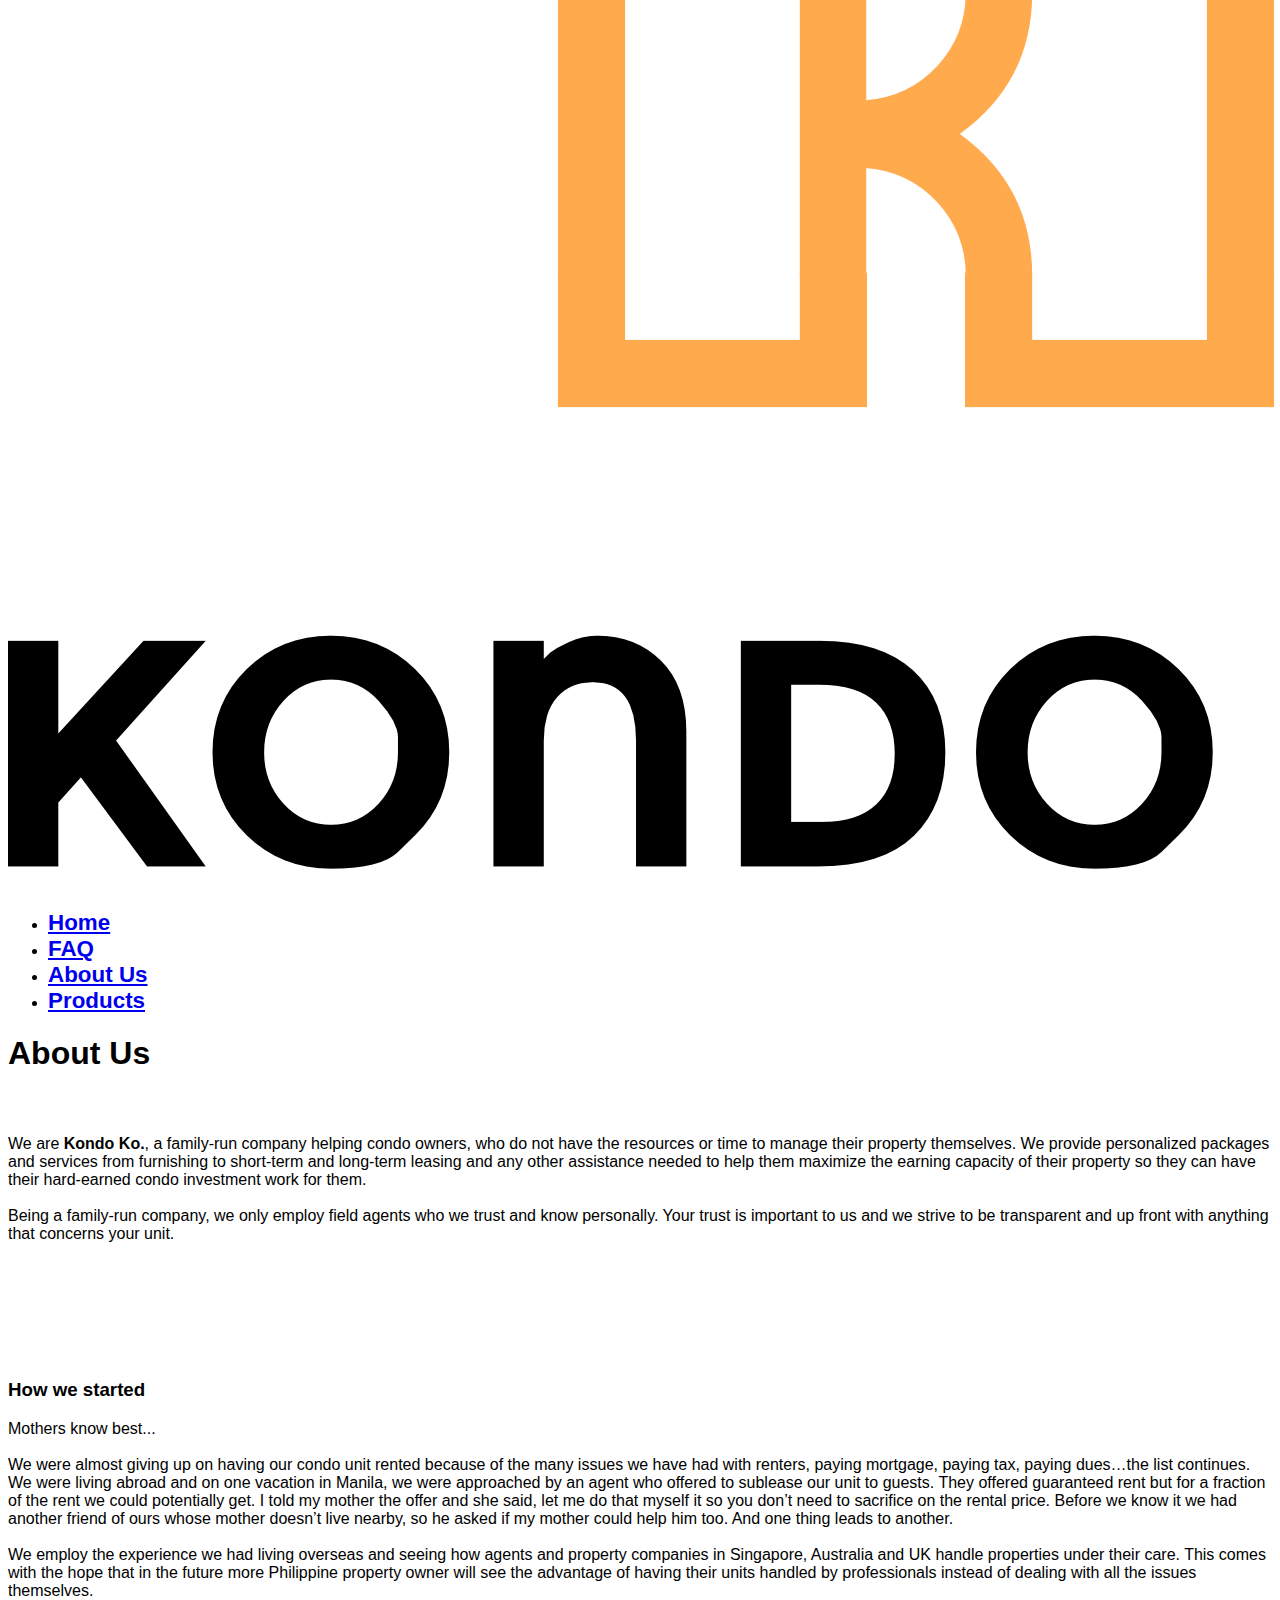
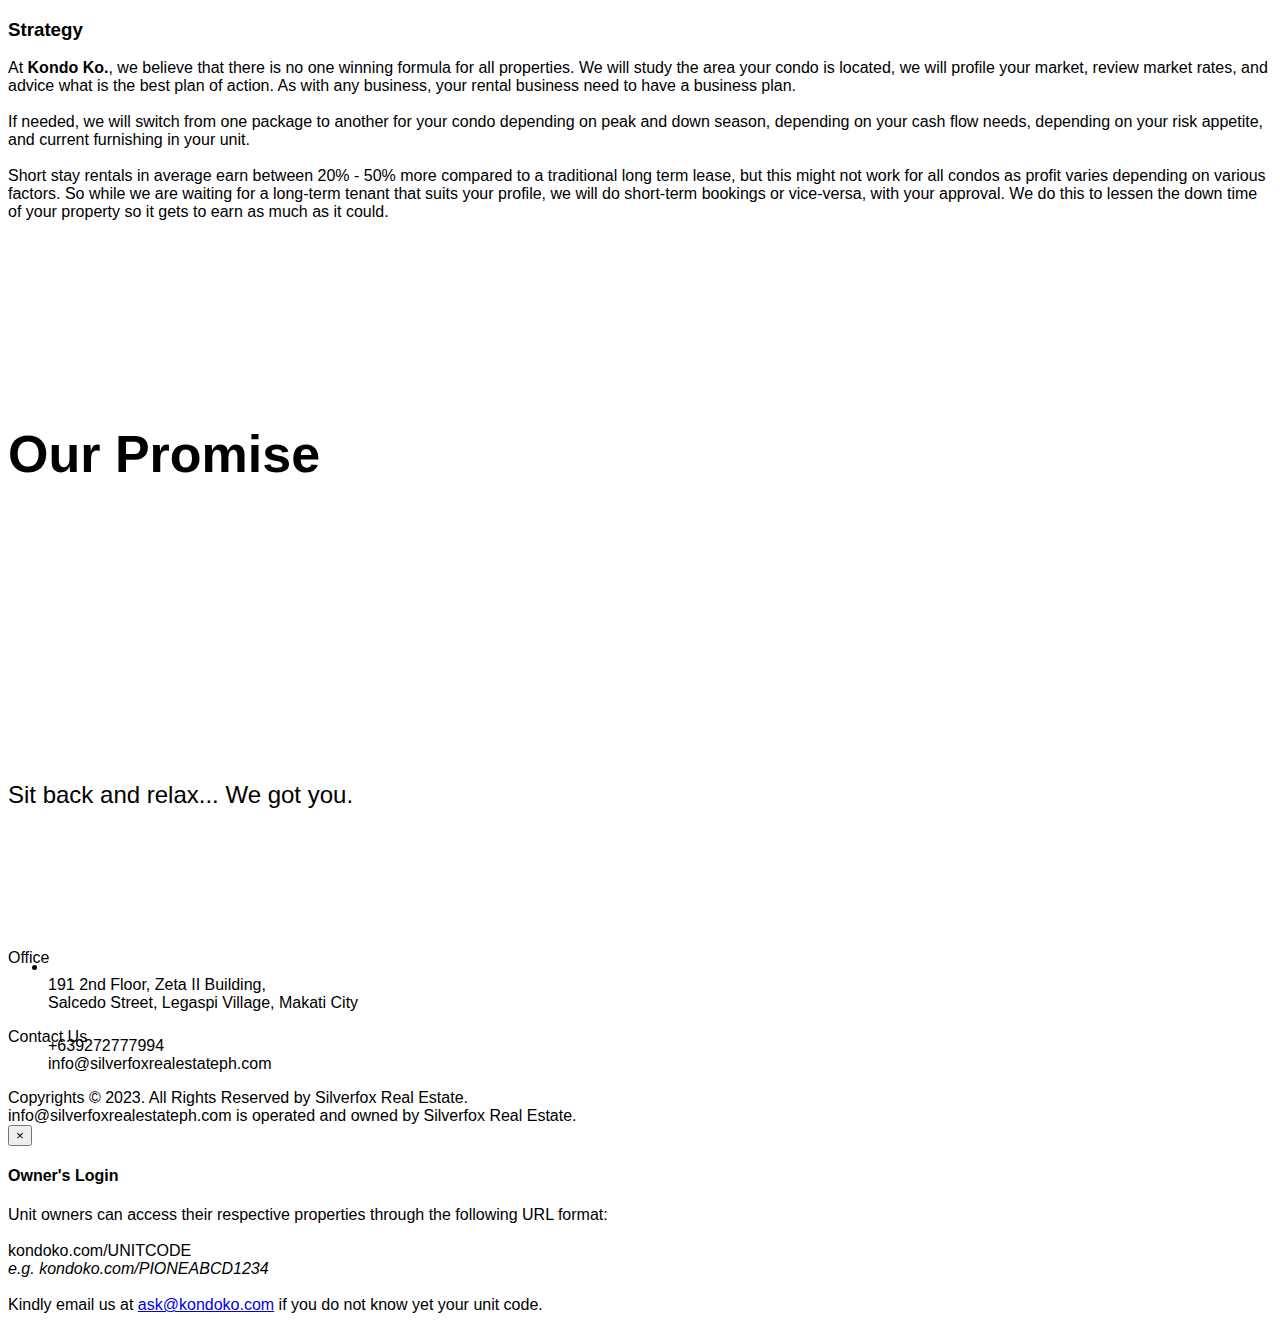
==== commit cb085f3c: "footer copy pls" ====
--- a/about.html
+++ b/about.html
@@ -287,152 +287,55 @@
         </div>
       </div>
 
-      <footer id="footer" class="dark notopborder">
+	  <footer id="footer" class="dark notopborder">
         <div class="container">
           <div class="footer-widgets-wrap clearfix">
             <div class="row clearfix">
               <div class="col-md-3">
-                <div class="widget clearfix">
-                  <!-- <p>Quick Links</p>
-							<a href="Done-For-You-by-Kondo-Ko.-Brochure.pdf" target="_blank"><h4 style="margin-top:-20px; text-transform:none;">Brochure</h4></a>
-							<a href="FAQ.pdf" target="_blank"><h4 style="margin-top:-20px; text-transform:none;">FAQs</h4></a>
-							<a href="Kondo-Ko.-Pricelist.pdf" target="_blank"><h4 style="margin-top:-20px; text-transform:none;">Price List</h4></a> -->
-                </div>
+                <div class="widget clearfix"></div>
                 <div class="visible-sm bottommargin-sm"></div>
               </div>
-              <!-- <div class="col-md-3">
+				  <div class="col-md-4 align-center">
+					<div class="widget clearfix">
+					  <div class="widget_links">
+						<p>Office</p>
+						<ul>
+						  <li style="margin-top: -25px"><br>
+							191 2nd Floor, Zeta II Building,<br>Salcedo Street, Legaspi Village, Makati City
+						  </li>
+						</ul>
+					  </div>
+					</div>
+					<div class="visible-sm bottommargin-sm"></div>
+				  </div>
+				  <div class="col-md-4 align-center">
 					<div class="widget clearfix">
 						<div class="widget_links">
-							<p>Company</p>
-							<ul>
-								<li style="margin-top:-25px;"><a href="aboutus">About</a></li>
-								<li><a href="team">Meet the Team</a></li>
+						<p>Contact Us</p>
+							<ul style="margin-top:-25px;">								
+								+639272777994<br/>								
+								info@silverfoxrealestateph.com
 							</ul>
 						</div>
 					</div>
 					<div class="visible-sm bottommargin-sm"></div>
-				</div> -->
-              <div class="col-md-6">
-                <div class="widget clearfix">
-                  <div class="widget_links">
-                    <p>Office</p>
-                    <ul>
-                      <li style="margin-top: -25px">
-                        116 Ground Floor, The Manila Residences Tower 1, 2320
-                        Taft Avenue, Brgy 725 Zone 79 Singalong, Malate Manila
-                      </li>
-                    </ul>
-                  </div>
-                </div>
-                <div class="visible-sm bottommargin-sm"></div>
-              </div>
-              <div class="col-md-3">
-                <div class="widget clearfix">
-                  <div class="widget_links">
-                    <p><a href="contact/index.html">Contact Us</a></p>
-                    <ul style="margin-top: -25px">
-                      <a href="tel:+63999-104-0765">+63 999 104 0765</a
-                      ><br />
-                      <a href="mailto:ask@kondoko.com">ask@kondoko.com</a>
-                    </ul>
-                  </div>
-                </div>
-                <div class="visible-sm bottommargin-sm"></div>
-              </div>
-              <div class="visible-sm visible-xs line"></div>
-            </div>
-            <div class="line"></div>
-            <div class="row clearfix">
-              <div class="col-md-7 col-sm-6">
-                <div class="widget subscribe-widget clearfix">
-                  <h5>
-                    <strong>Subscribe</strong> to our e-newsletter to get
-                    important news, amazing offers &amp; inside scoops:
-                  </h5>
-                  <div class="widget-subscribe-form-result"></div>
-                  <form
-                    id="widget-subscribe-form"
-                    action="https://kondoko.com/include/subscribe.php"
-                    role="form"
-                    method="post"
-                    class="nobottommargin"
-                  >
-                    <div class="input-group divcenter">
-                      <span class="input-group-addon"
-                        ><i class="icon-email2"></i
-                      ></span>
-                      <input
-                        type="email"
-                        id="widget-subscribe-form-email"
-                        name="widget-subscribe-form-email"
-                        class="form-control required email"
-                        placeholder="Enter your Email"
-                      />
-                      <span class="input-group-btn">
-                        <button class="btn btn-warning" type="submit">
-                          Subscribe
-                        </button>
-                      </span>
-                    </div>
-                  </form>
-                </div>
-                <div class="visible-sm visible-xs bottommargin-sm"></div>
-              </div>
-              <div class="col-md-5 col-sm-6">
-                <div
-                  class="clearfix"
-                  data-class-lg="fright"
-                  data-class-md="fright"
-                  data-class-sm="fright"
-                  data-class-xs=""
-                  data-class-xxs=""
-                >
-                  <a
-                    href="https://www.facebook.com/KondoKoPH"
-                    target="_blank"
-                    class="social-icon si-light si-rounded si-facebook"
-                  >
-                    <i class="icon-facebook"></i>
-                    <i class="icon-facebook"></i>
-                  </a>
-                  <!-- <a href="https://www.twitter.com/kondokodotcom/" target="_blank" class="social-icon si-light si-rounded si-twitter">
-							<i class="icon-twitter"></i>
-							<i class="icon-twitter"></i>
-						</a> -->
-                  <!-- <a href="https://www.instagram.com/kondokodotcom/" target="_blank" class="social-icon si-light si-rounded si-instagram">
-							<i class="icon-instagram"></i>
-							<i class="icon-instagram"></i>
-						</a> -->
-                  <a
-                    href="https://www.youtube.com/channel/UC-fzAkr_xPoGHjQYscrqxpQ"
-                    target="_blank"
-                    class="social-icon si-light si-rounded si-youtube"
-                  >
-                    <i class="icon-youtube"></i>
-                    <i class="icon-youtube"></i>
-                  </a>
-                  <!-- <a href="https://www.linkedin.com/in/kondo-ko-a87b80118" target="_blank" class="social-icon si-light si-rounded si-linkedin">
-							<i class="icon-linkedin"></i>
-							<i class="icon-linkedin"></i>
-						</a> -->
-                </div>
-              </div>
-            </div>
-          </div>
-          <!-- .footer-widgets-wrap end -->
-        </div>
-        <!-- Copyrights
-	============================================= -->
-        <div id="copyrights">
-          <div class="container center uppercase clearfix">
-            Copyrights &copy; 2019. All Rights Reserved by Kondo Ko.
-          </div>
-          <div class="container center uppercase clearfix">
-            kondoko.com is operated and owned by SSB Property Management.
-          </div>
-        </div>
-        <!-- #copyrights end -->
-      </footer>
+				</div>
+				  <div class="visible-sm visible-xs line"></div>
+				</div>
+			  </div>
+			</div>
+			<!-- Copyrights
+		============================================= -->
+			<div id="copyrights">
+			  <div class="container center uppercase clearfix">
+				Copyrights &copy; 2023. All Rights Reserved by Silverfox Real Estate.
+			  </div>
+			  <div class="container center uppercase clearfix">
+				info@silverfoxrealestateph.com is operated and owned by Silverfox Real Estate.
+			  </div>
+			</div>
+			<!-- #copyrights end -->
+		  </footer>
       <div
         class="modal fade"
         id="myModal"
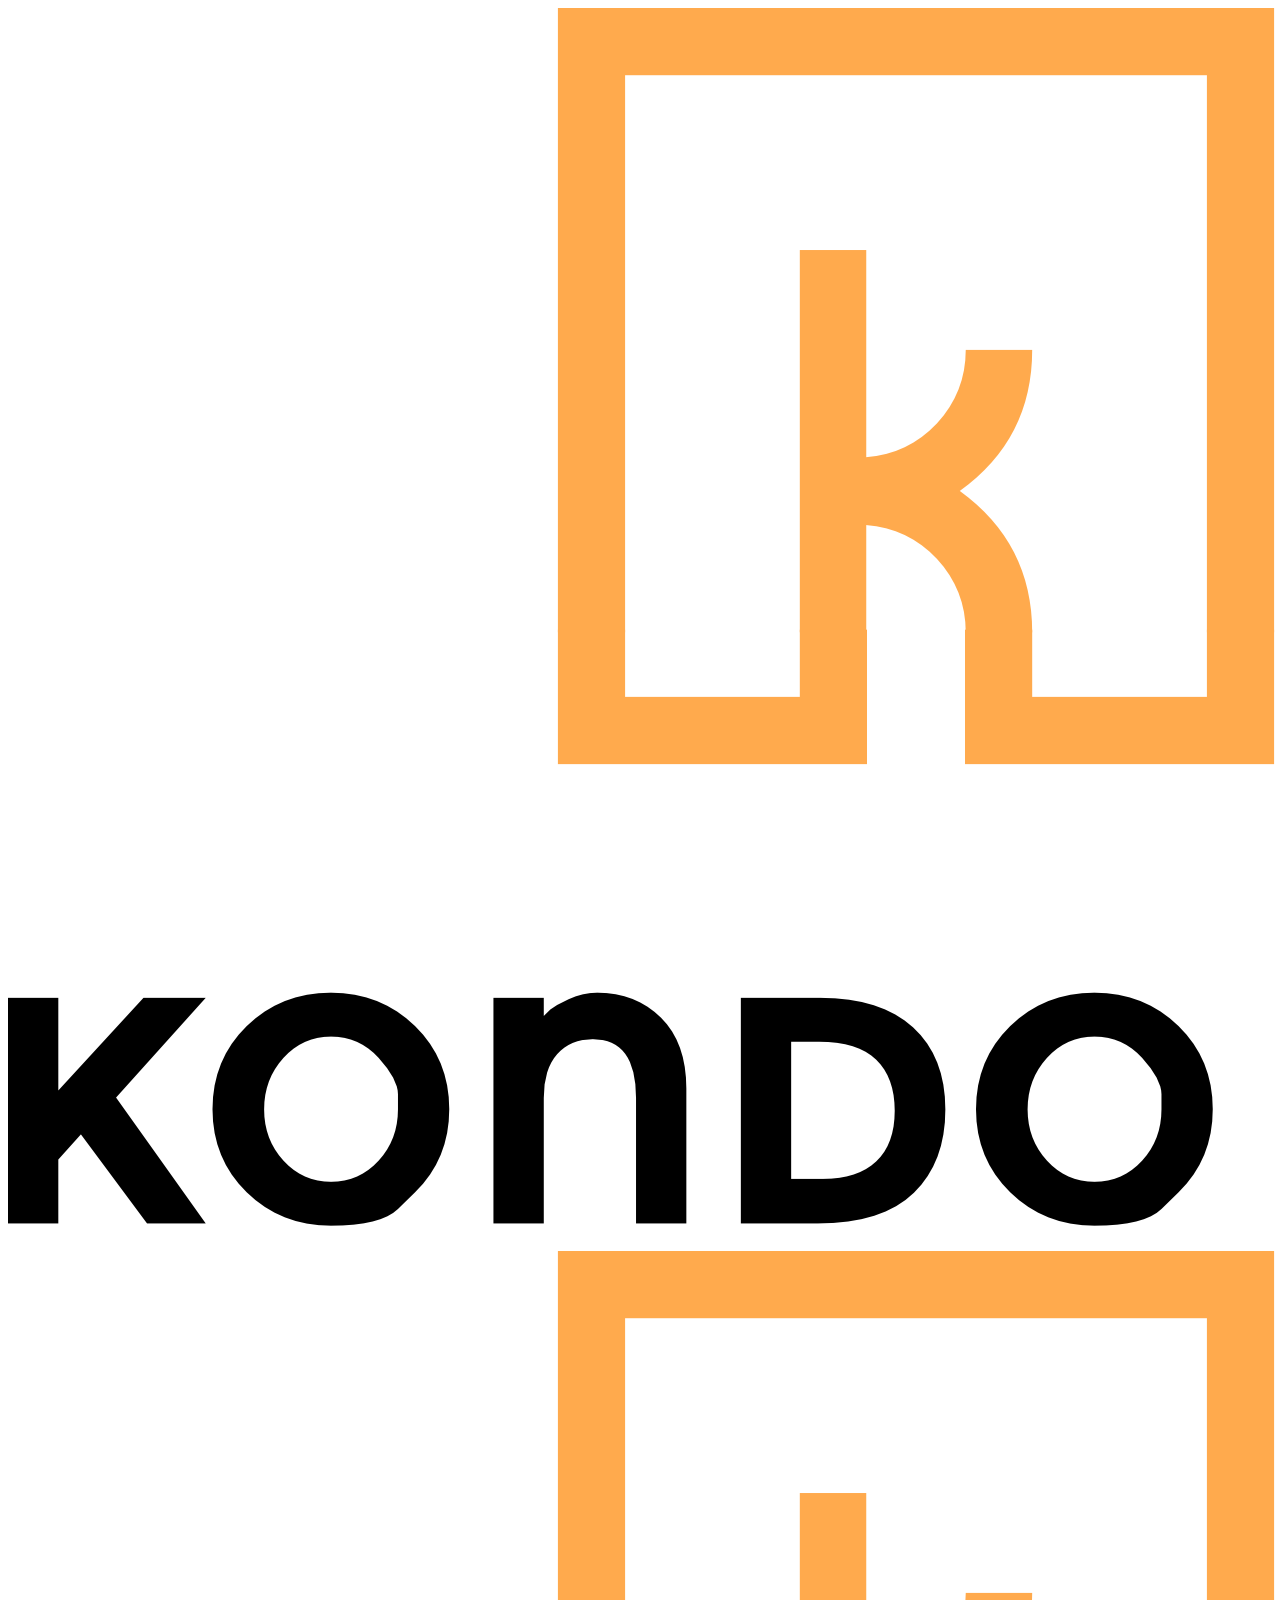
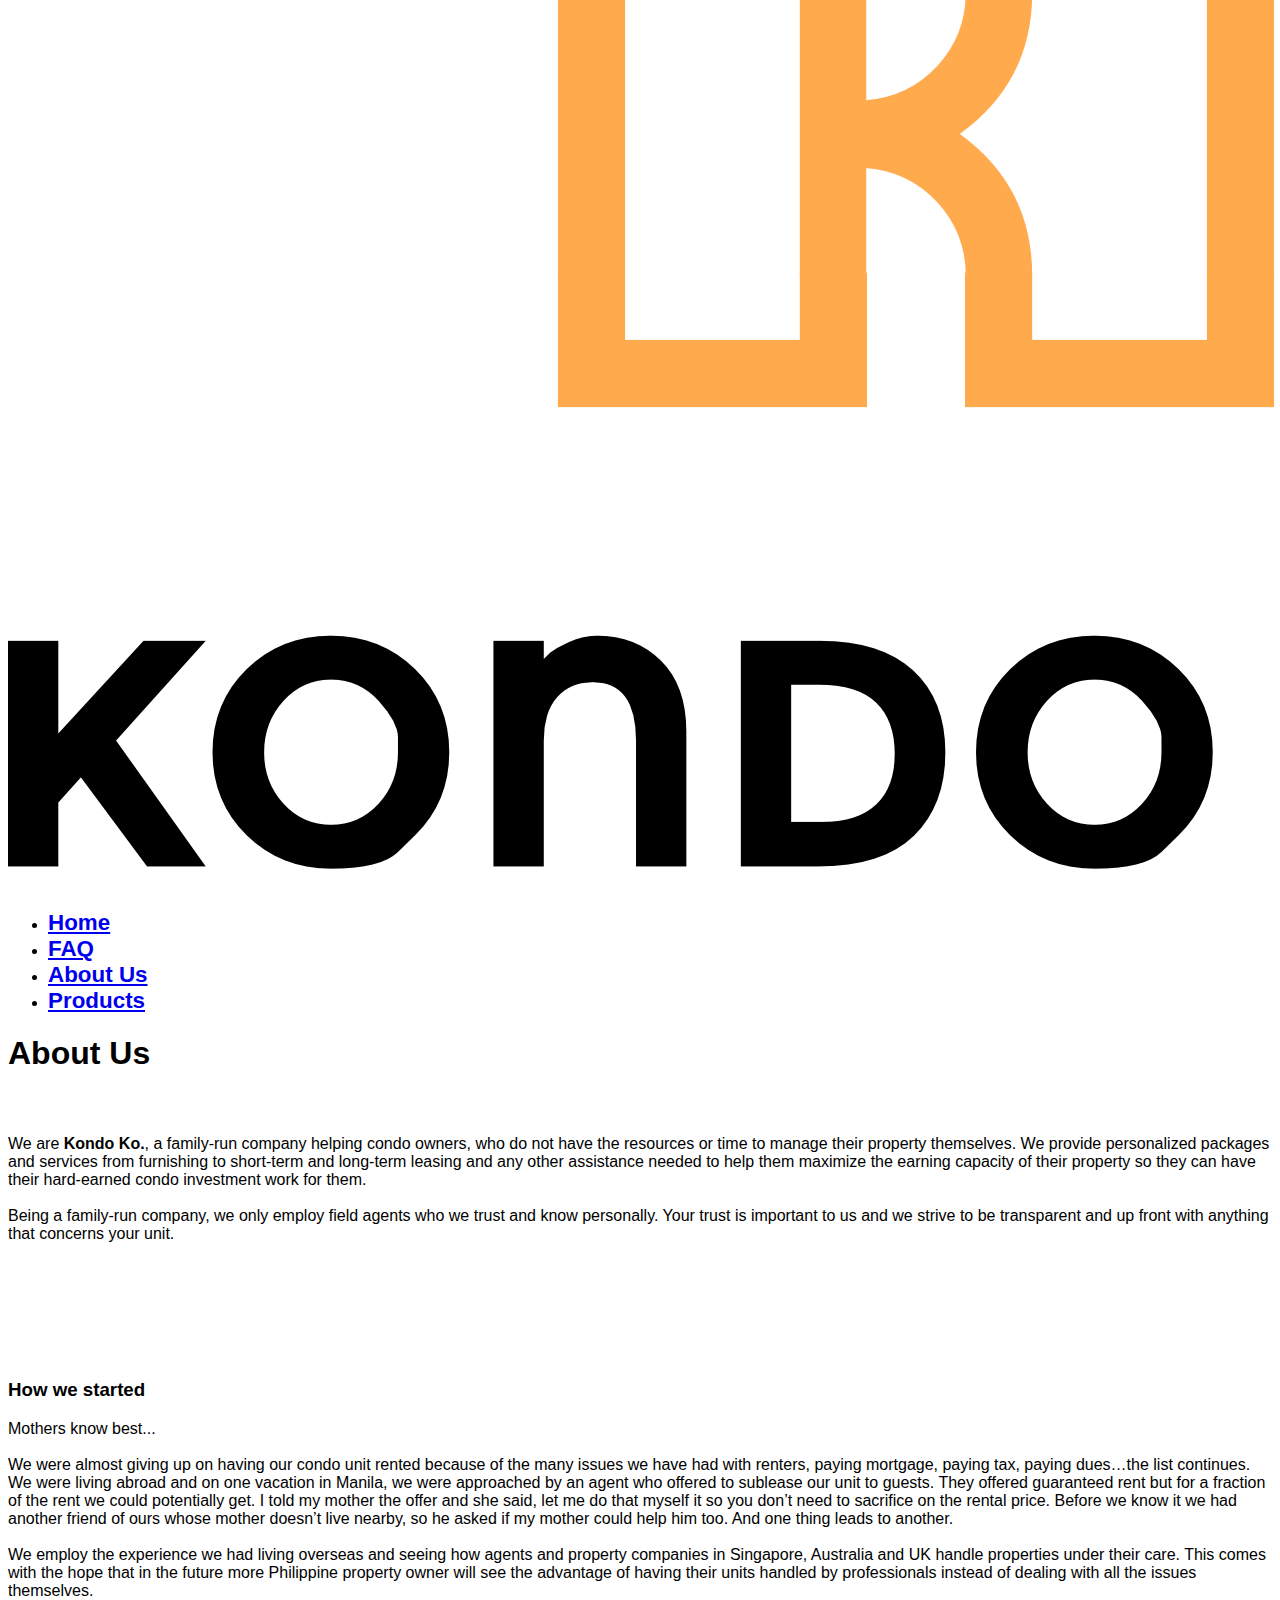
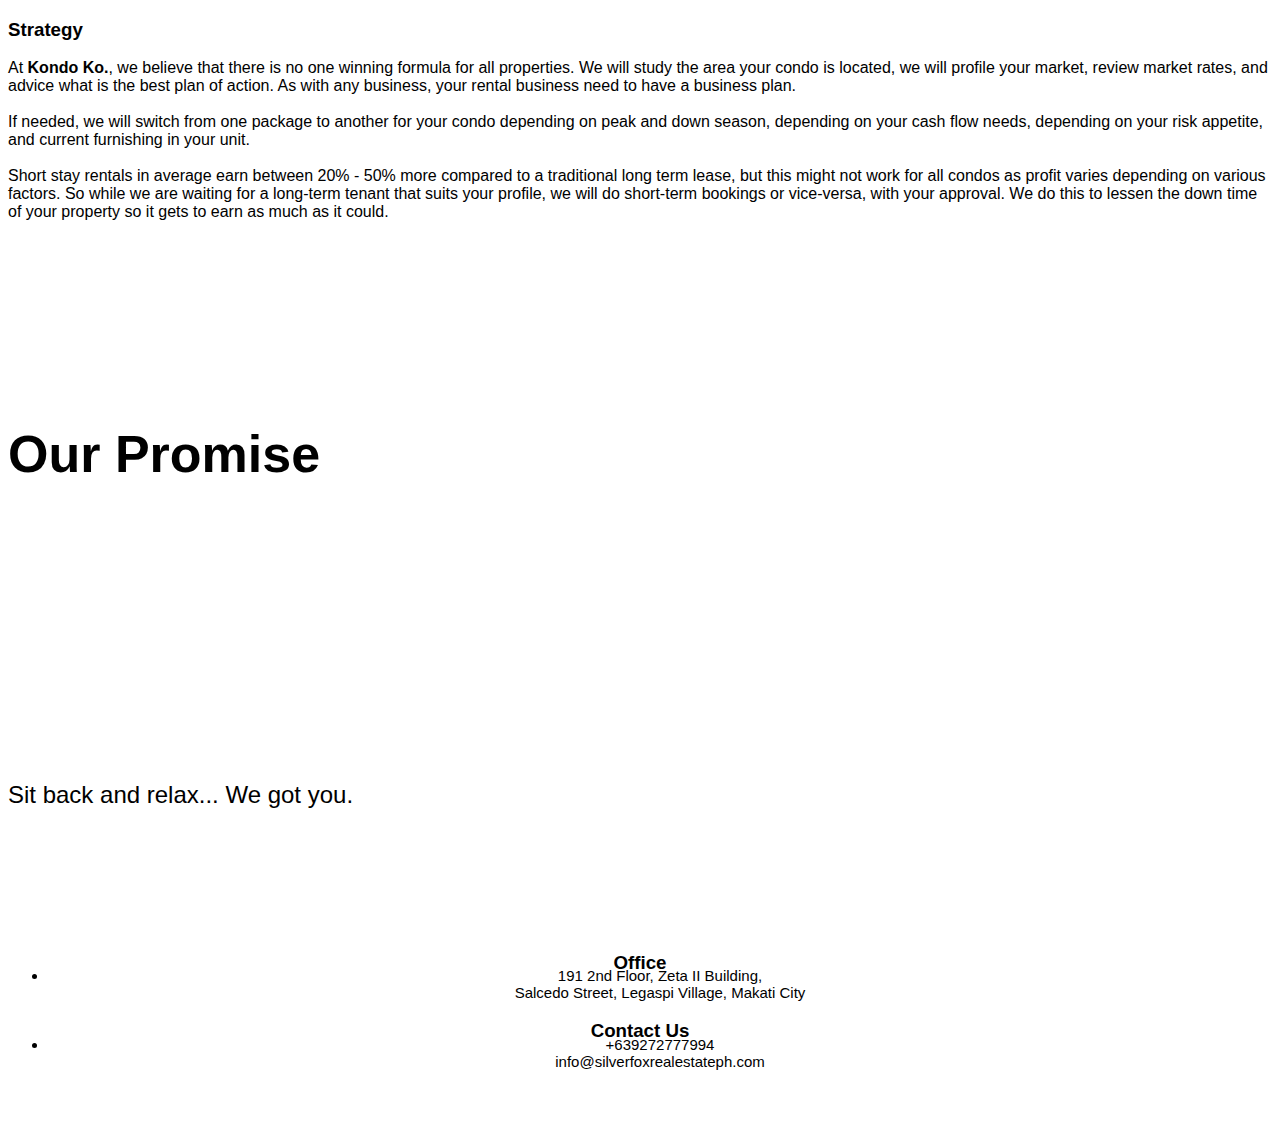
==== commit 95b6232b: "shoebox" ====
--- a/about.html
+++ b/about.html
@@ -287,97 +287,56 @@
         </div>
       </div>
 
-	  <footer id="footer" class="dark notopborder">
+      <footer id="footer" class="dark notopborder" style="text-align: center">
         <div class="container">
           <div class="footer-widgets-wrap clearfix">
-            <div class="row clearfix">
-              <div class="col-md-3">
-                <div class="widget clearfix"></div>
+            <div class="row clearfix align-center">
+              <div class="col-md-6 align-center">
+                <div class="widget clearfix">
+                  <div class="widget_links">
+                    <h3>Office</h3>
+                    <ul style="margin-top: -25px">
+                      <li style="font-size: 15px">
+                        191 2nd Floor, Zeta II Building,<br />Salcedo Street,
+                        Legaspi Village, Makati City
+                      </li>
+                    </ul>
+                  </div>
+                </div>
                 <div class="visible-sm bottommargin-sm"></div>
               </div>
-				  <div class="col-md-4 align-center">
-					<div class="widget clearfix">
-					  <div class="widget_links">
-						<p>Office</p>
-						<ul>
-						  <li style="margin-top: -25px"><br>
-							191 2nd Floor, Zeta II Building,<br>Salcedo Street, Legaspi Village, Makati City
-						  </li>
-						</ul>
-					  </div>
-					</div>
-					<div class="visible-sm bottommargin-sm"></div>
-				  </div>
-				  <div class="col-md-4 align-center">
-					<div class="widget clearfix">
-						<div class="widget_links">
-						<p>Contact Us</p>
-							<ul style="margin-top:-25px;">								
-								+639272777994<br/>								
-								info@silverfoxrealestateph.com
-							</ul>
-						</div>
-					</div>
-					<div class="visible-sm bottommargin-sm"></div>
-				</div>
-				  <div class="visible-sm visible-xs line"></div>
-				</div>
-			  </div>
-			</div>
-			<!-- Copyrights
+              <div class="col-md-6 align-center">
+                <div class="widget clearfix">
+                  <div class="widget_links">
+                    <h3>Contact Us</h3>
+                    <ul style="margin-top: -25px">
+                      <li style="font-size: 15px">
+                        +639272777994<br />
+                        info@silverfoxrealestateph.com
+                      </li>
+                    </ul>
+                  </div>
+                </div>
+                <div class="visible-sm bottommargin-sm"></div>
+              </div>
+              <div class="visible-sm visible-xs line"></div>
+            </div>
+          </div>
+        </div>
+        <!-- Copyrights
 		============================================= -->
-			<div id="copyrights">
-			  <div class="container center uppercase clearfix">
-				Copyrights &copy; 2023. All Rights Reserved by Silverfox Real Estate.
-			  </div>
-			  <div class="container center uppercase clearfix">
-				info@silverfoxrealestateph.com is operated and owned by Silverfox Real Estate.
-			  </div>
-			</div>
-			<!-- #copyrights end -->
-		  </footer>
-      <div
-        class="modal fade"
-        id="myModal"
-        tabindex="-1"
-        role="dialog"
-        aria-labelledby="myModalLabel"
-        aria-hidden="true"
-      >
-        <div class="modal-dialog">
-          <div class="modal-body">
-            <div class="modal-content">
-              <div class="modal-header">
-                <button
-                  type="button"
-                  class="close"
-                  data-dismiss="modal"
-                  aria-hidden="true"
-                >
-                  &times;
-                </button>
-                <h4 class="modal-title" id="myModalLabel">Owner's Login</h4>
-              </div>
-              <div class="modal-body">
-                <p>
-                  Unit owners can access their respective properties through the
-                  following URL format: <br /><br />
-                  kondoko.com/UNITCODE
-                  <br />
-                  <i>e.g. kondoko.com/PIONEABCD1234</i>
-                  <br /><br />
-                  Kindly email us at
-                  <a href="mailto:ask@kondoko.com">ask@kondoko.com</a> if you do
-                  not know yet your unit code.
-                </p>
-              </div>
-              <!-- <div class="modal-footer">
-							<button type="button" class="btn btn-default" data-dismiss="modal">Close</button>
-						</div> -->
-            </div>
-          </div>
-        </div>
-      </div>
+        <div id="copyrights" style="color: white">
+          <div class="container center uppercase clearfix">
+            Copyrights &copy; 2023. All Rights Reserved by Silverfox Real
+            Estate.
+          </div>
+          <div class="container center uppercase clearfix">
+            info@silverfoxrealestateph.com is operated and owned by Silverfox
+            Real Estate.
+          </div>
+        </div>
+        <!-- #copyrights end -->
+      </footer>
     </div>
 
     <script type="text/javascript" src="./assets/js/jquery.js"></script>
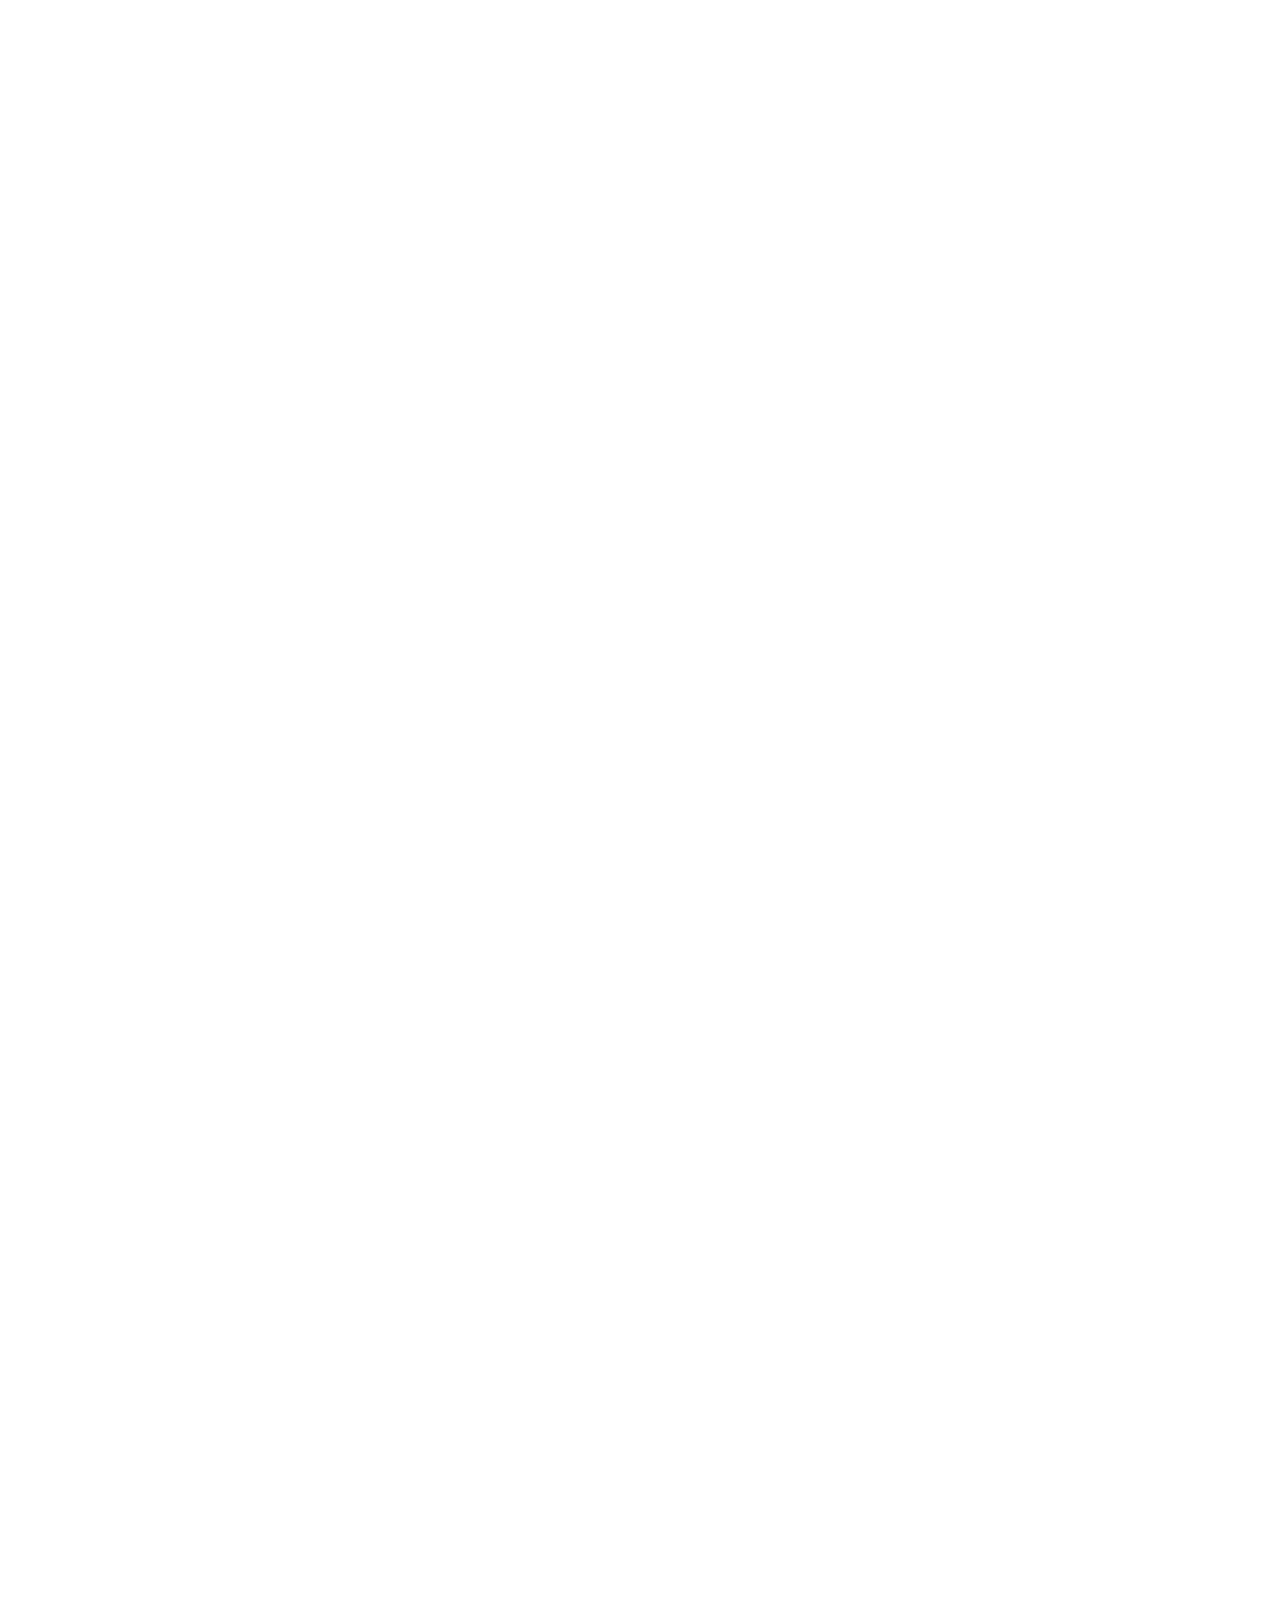
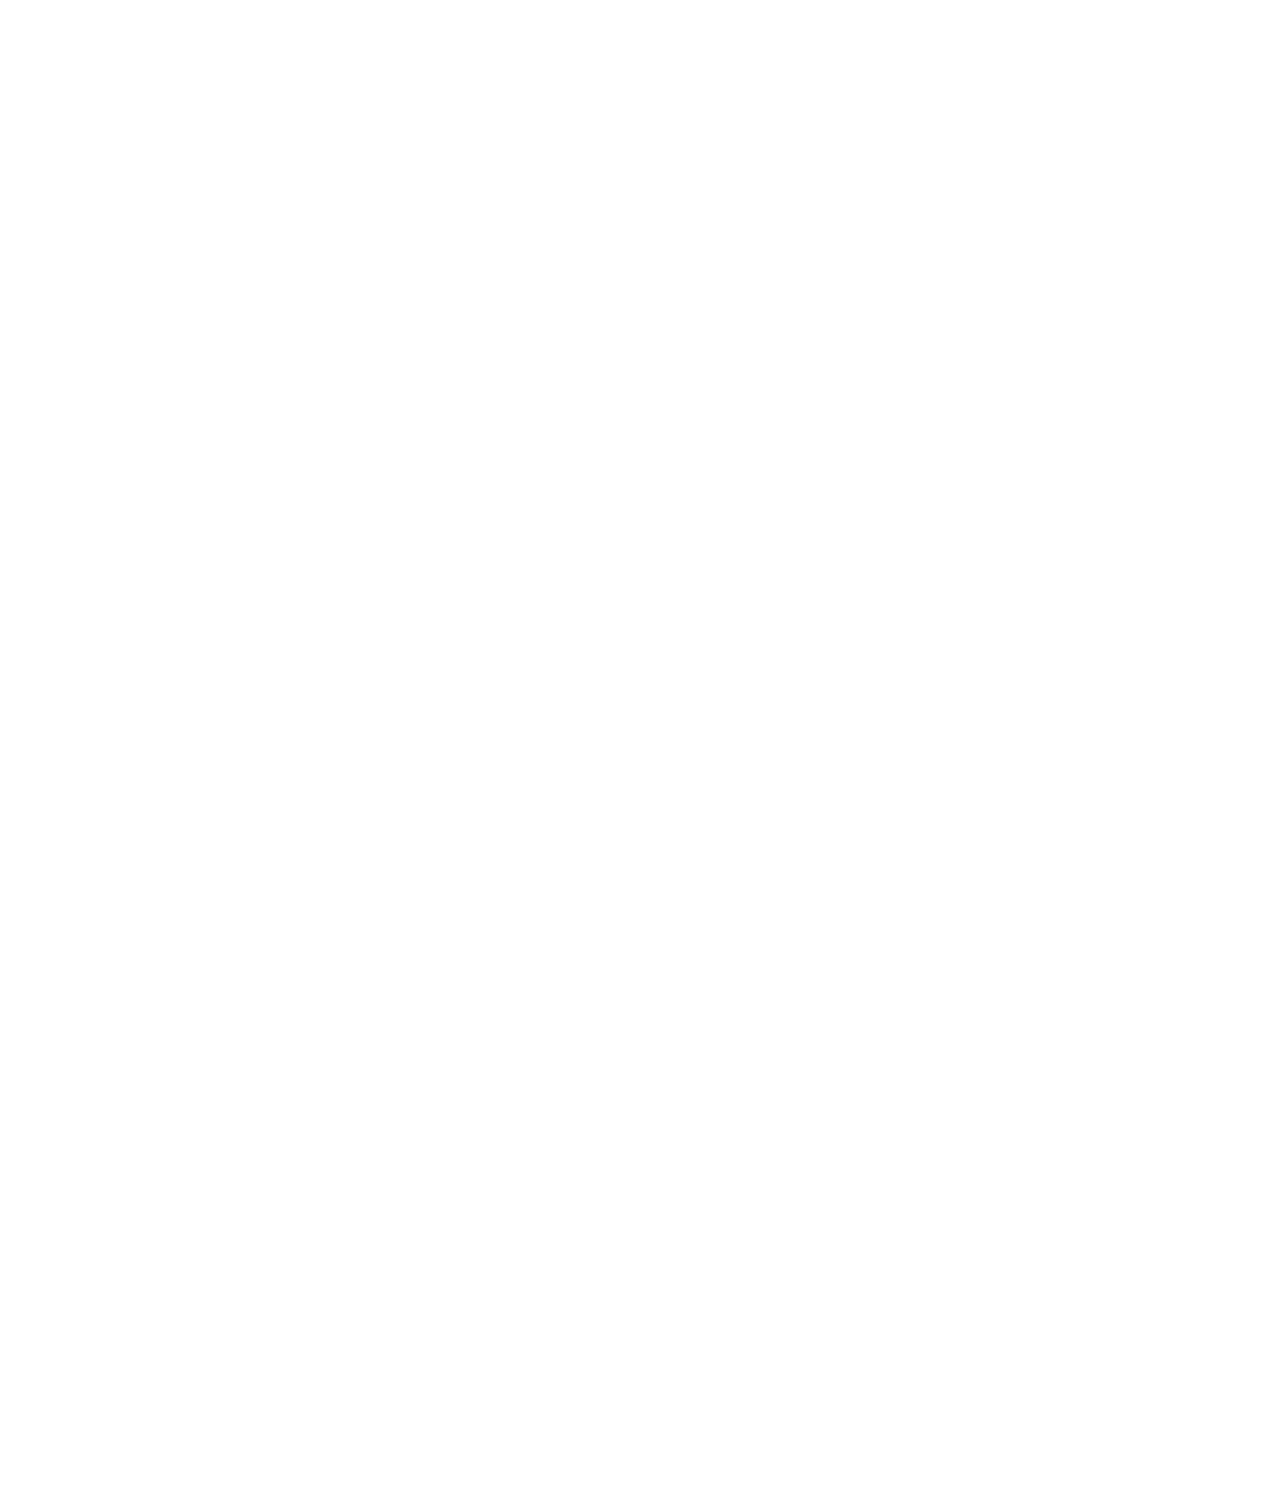
==== commit 7bd490f5: "about finished" ====
--- a/about.html
+++ b/about.html
@@ -1,24 +1,14 @@
 <!DOCTYPE html>
 <html dir="ltr" lang="en-US">
-  <meta http-equiv="content-type" content="text/html;charset=UTF-8" />
   <head>
-    <meta http-equiv="content-type" content="text/html; charset=utf-8" />
-    <meta name="author" content="Kondo Ko" />
-    <!-- <link href="http://fonts.googleapis.com/css?family=Lato:300,400,400italic,600,700|Raleway:300,400,500,600,700|Crete+Round:400italic" rel="stylesheet" type="text/css" /> -->
-    <link rel="stylesheet" href="css/bootstrap.css" type="text/css" />
-    <link rel="stylesheet" href="style.css" type="text/css" />
-    <link rel="stylesheet" href="css/dark.css" type="text/css" />
-    <link rel="stylesheet" href="css/font-icons.css" type="text/css" />
-    <link rel="stylesheet" href="css/animate.css" type="text/css" />
-    <link rel="stylesheet" href="css/magnific-popup.css" type="text/css" />
-    <link rel="stylesheet" href="css/responsive.css" type="text/css" />
-    <meta name="viewport" content="width=device-width, initial-scale=1" />
-    <meta
-      name="description"
-      content="Kondo Ko. | No. 1 Personal Condo Manager in the Philippines"
-    />
-    <link rel="shortcut icon" href="images/kondokoicon.html" />
-    <title>DONE FOR YOU! | Kondo Ko</title>
+	<link rel="stylesheet" href="./assets/css/bootstrap.css" type="text/css" />
+    <link rel="stylesheet" href="./assets/css/style.css" type="text/css" />
+    <link rel="stylesheet" href="./assets/css/dark.css" type="text/css" />
+    <link rel="stylesheet" href="./assets/css/font-icons.css" type="text/css" />
+    <link rel="stylesheet" href="./assets/css/animate.css" type="text/css" />
+    <link rel="stylesheet" href="./assets/css/magnific-popup.css" type="text/css" />
+    <link rel="stylesheet" href="./assets/css/responsive.css" type="text/css" />
+    <title>Silverfox Real Estate</title>
     <style>
       @import url("./assets/fonts/Poppins-Regular.ttf");
       body {
@@ -51,12 +41,6 @@
         font-size: 1.4em;
       }
     </style>
-    <!-- This site is converting visitors into subscribers and customers with respond.io - https://respond.io -->
-    <script
-      src="https://app.respond.io/facebook/chat/plugin/63504/268094280486053"
-      async
-    ></script>
-    <!-- https://respond.io/ -->
   </head>
   <body class="stretched">
     <div id="wrapper" class="clearfix">
@@ -69,36 +53,31 @@
             </div>
             <div id="logo">
               <a
-                href="./"
                 class="standard-logo"
                 data-dark-logo="/assets/img/logo-dark.png"
-                ><img src="./assets/img/logo.png" alt="Kondo Ko Logo"
+                ><img src="./assets/img/logo.png"
               /></a>
               <a
-                href="./"
                 class="retina-logo"
                 data-dark-logo="./assets/img/logo.png"
-                ><img src="./assets/img/logo.png" alt="Kondo Ko Logo"
+                ><img src="./assets/img/logo.png"
               /></a>
             </div>
             <nav id="primary-menu">
               <ul>
                 <li>
-                  <a href="./"><div>Home</div></a>
+                  <a href="index.html"><div>Home</div></a>
                 </li>
                 <li>
-                  <a href="./faq.html"><div>FAQ</div></a>
+                  <a href="faq.html"><div>FAQ</div></a>
                 </li>
                 <li>
-                  <a href="./about.html"><div>About Us</div></a>
+                  <a href="about.html"><div>About Us</div></a>
                 </li>
                 <li>
-                  <a href="./about.html"><div>Products</div></a>
+                  <a href="products.html"><div>Products</div></a>
                 </li>
               </ul>
-              <!-- <div id="top-search">
-										<a href="book/index.html"><i class="icon-calendar3 icon-2x"></i><i class="icon-line-cross"></i></a>
-									</div> -->
             </nav>
           </div>
         </div>
@@ -114,20 +93,12 @@
       <section id="content">
         <div class="content-wrap clear-bottommargin">
           <div class="container clear-bottommargin clearfix">
-            <!-- <div class="col_full">
-				<div class="col_full">
-
-				<img src="images/aboutheader.jpg" alt="Kondo Ko About"></a>
-
-
-				</div>
-			</div> -->
             <div class="row">
               <div class="col-md-7 col-sm-12">
                 <div class="heading-block">
                   <h3>&nbsp;</h3>
                   <span
-                    >We are <strong>Kondo Ko.</strong>, a family-run company
+                    >We are <strong> Silverfox Real Estate.</strong>, a family-run company
                     helping condo owners, who do not have the resources or time
                     to manage their property themselves. We provide personalized
                     packages and services from furnishing to short-term and
@@ -144,7 +115,7 @@
               </div>
               <div class="col-md-5 col-sm-12">
                 <img
-                  src="images/group1.jpg"
+                  src="./assets/img/group1.jpg"
                   class="img-responsive"
                   alt=""
                   style="margin-top: 55px"
@@ -155,7 +126,7 @@
             <div class="row">
               <div class="col-md-4 col-sm-12">
                 <img
-                  src="images/group2.jpg"
+                  src="./assets/img/group2.jpg"
                   class="img-responsive"
                   alt=""
                   style="margin-top: 55px"
@@ -190,22 +161,12 @@
                 </div>
               </div>
             </div>
-
-            <!-- <div class="heading-block">
-					<h3 data-animate="fadeInUp">Strategy</h3>
-					<span>At <strong>Kondo Ko.</strong>, we believe that there is no one winning formula for all properties. We will study the area your condo is located, we will profile your market, review market rates, and advice what is the best plan of action. As with any business, your rental business need to have a business plan.
-					<br /><br />
-					If needed, we will switch from one package to another for your condo depending on peak and down season, depending on your cash flow needs, depending on your risk appetite, and current furnishing in your unit.
-					<br /><br />
-					Short stay rentals in average earn between 20% - 50% more compared to a traditional long term lease, but this might not work for all condos as profit varies depending on various factors. So while we are waiting for a long-term tenant that suits your profile, we will do short-term bookings or vice-versa, with your approval. We do this to lessen the down time of your property so it gets to earn as much as it could.
-					</span>
-			</div>			 -->
             <div class="row">
               <div class="col-md-7 col-sm-12">
                 <div class="heading-block">
                   <h3 data-animate="fadeInUp">Strategy</h3>
                   <span
-                    >At <strong>Kondo Ko.</strong>, we believe that there is no
+                    >At <strong>Silverfox Real Estate</strong>, we believe that there is no
                     one winning formula for all properties. We will study the
                     area your condo is located, we will profile your market,
                     review market rates, and advice what is the best plan of
@@ -213,7 +174,7 @@
                     have a business plan. <br /><br />
                     If needed, we will switch from one package to another for
                     your condo depending on peak and down season, depending on
-                    your cash flow needs, depending on your risk appetite, and
+                    your cash flow needs, depending on your risk appetite, and	
                     current furnishing in your unit.
                     <br /><br />
                     Short stay rentals in average earn between 20% - 50% more
@@ -229,7 +190,7 @@
               </div>
               <div class="col-md-5 col-sm-12">
                 <img
-                  src="images/kondo-ko-awards-cut.jpg"
+                  src="./assets/img/kondo-ko-awards-cut.jpg"
                   class="img-responsive"
                   alt=""
                   style="margin-top: 55px"
@@ -245,7 +206,7 @@
       <div
         class="section parallax nomargin notopborder dark"
         style="
-          background-image: url('images/aboutpromise.jpg');
+          background-image: url('./assets/img/aboutpromise.jpg');
           padding: 100px 0;
         "
         data-stellar-background-ratio="0.3"
@@ -283,7 +244,6 @@
             take care of it.
           </p>
           <p style="font-size: 24px">Sit back and relax... We got you.</p>
-          <!-- <a href="team" class="button button-3d button-amber button-large ">Meet The Team</a> -->
         </div>
       </div>
 
--- a/assets/css/style.css
+++ b/assets/css/style.css
@@ -0,0 +1,13512 @@
+
+dl, dt, dd, ol, ul, li {
+	margin: 0;
+	padding: 0;
+}
+
+.clear {
+	clear: both;
+	display: block;
+	font-size: 0px;
+	height: 0px;
+	line-height: 0;
+	width: 100%;
+	overflow:hidden;
+}
+
+::selection {
+	background: #ff9d4d;
+	color: #FFF;
+	text-shadow: none;
+}
+
+::-moz-selection {
+	background: #ff9d4d; /* Firefox */
+	color: #FFF;
+	text-shadow: none;
+}
+
+::-webkit-selection {
+	background: #ff9d4d; /* Safari */
+	color: #FFF;
+	text-shadow: none;
+}
+
+:active,
+:focus { outline: none !important; }
+
+
+/* ----------------------------------------------------------------
+	Typography
+-----------------------------------------------------------------*/
+
+
+body {
+	line-height: 1.5;
+	color: #555;
+	font-family: 'Lato', sans-serif;
+}
+
+a {
+	text-decoration: none !important;
+	color: #ff9d4d;
+}
+
+a:hover { color: #222; }
+
+a img { border: none; }
+
+img { max-width: 100%; }
+
+iframe { border: none !important; }
+
+
+/* ----------------------------------------------------------------
+	Basic Layout Styles
+-----------------------------------------------------------------*/
+
+
+h1,
+h2,
+h3,
+h4,
+h5,
+h6 {
+	color: #444;
+	font-weight: 600;
+	line-height: 1.5;
+	margin: 0 0 30px 0;
+	font-family: 'Raleway', sans-serif;
+}
+
+h5,
+h6 { margin-bottom: 20px; }
+
+h1 { font-size: 36px; }
+
+h2 { font-size: 30px; }
+
+h3 { font-size: 24px; }
+
+h4 { font-size: 18px; }
+
+h5 { font-size: 14px; }
+
+h6 { font-size: 12px; }
+
+h4 { font-weight: 600; }
+
+h5,
+h6 { font-weight: bold; }
+
+h1 > span:not(.nocolor),
+h2 > span:not(.nocolor),
+h3 > span:not(.nocolor),
+h4 > span:not(.nocolor),
+h5 > span:not(.nocolor),
+h6 > span:not(.nocolor) { color: #ff9d4d; }
+
+p,
+pre,
+ul,
+ol,
+dl,
+dd,
+blockquote,
+address,
+table,
+fieldset,
+form { margin-bottom: 30px; }
+
+small { font-family: 'Lato', sans-serif; }
+
+
+/* ----------------------------------------------------------------
+	Helper Classes
+-----------------------------------------------------------------*/
+.uppercase { text-transform: uppercase !important; }
+
+.lowercase { text-transform: lowercase !important; }
+
+.capitalize { text-transform: capitalize !important; }
+
+.nott { text-transform: none !important; }
+
+.tright { text-align: right !important; }
+
+.tleft { text-align: left !important; }
+
+.fright { float: right !important; }
+
+.fleft { float: left !important; }
+
+.fnone { float: none !important; }
+
+.ohidden {
+	position: relative;
+	overflow: hidden !important;
+}
+
+#wrapper {
+	position: relative;
+	float: none;
+	width: 1220px;
+	margin: 0 auto;
+	background-color: #FFF;
+	box-shadow: 0 0 10px rgba(0,0,0,0.1);
+	-moz-box-shadow: 0 0 10px rgba(0,0,0,0.1);
+	-webkit-box-shadow: 0 0 10px rgba(0,0,0,0.1);
+}
+
+.line,
+.double-line {
+	clear: both;
+	position: relative;
+	width: 100%;
+	margin: 60px 0;
+	border-top: 1px solid #EEE;
+}
+
+.line.line-sm { margin: 30px 0; }
+
+span.middot {
+	display: inline-block;
+	margin: 0 5px;
+}
+
+.double-line { border-top: 3px double #E5E5E5; }
+
+.emptydiv {
+	display: block !important;
+	position: relative !important;
+}
+
+.allmargin { margin: 50px !important; }
+
+.leftmargin { margin-left: 50px !important; }
+
+.rightmargin { margin-right: 50px !important; }
+
+.topmargin { margin-top: 50px !important; }
+
+.bottommargin { margin-bottom: 50px !important; }
+
+.clear-bottommargin { margin-bottom: -50px !important; }
+
+.allmargin-sm { margin: 30px !important; }
+
+.leftmargin-sm { margin-left: 30px !important; }
+
+.rightmargin-sm { margin-right: 30px !important; }
+
+.topmargin-sm { margin-top: 30px !important; }
+
+.bottommargin-sm { margin-bottom: 30px !important; }
+
+.clear-bottommargin-sm { margin-bottom: -30px !important; }
+
+.allmargin-lg { margin: 80px !important; }
+
+.leftmargin-lg { margin-left: 80px !important; }
+
+.rightmargin-lg { margin-right: 80px !important; }
+
+.topmargin-lg { margin-top: 80px !important; }
+
+.bottommargin-lg { margin-bottom: 80px !important; }
+
+.clear-bottommargin-lg { margin-bottom: -80px !important; }
+
+.nomargin {margin: 0 !important; }
+
+.noleftmargin { margin-left: 0 !important; }
+
+.norightmargin { margin-right: 0 !important; }
+
+.notopmargin { margin-top: 0 !important; }
+
+.nobottommargin { margin-bottom: 0 !important; }
+
+.header-stick { margin-top: -50px !important; }
+
+.content-wrap .header-stick { margin-top: -80px !important; }
+
+.footer-stick { margin-bottom: -50px !important; }
+
+.content-wrap .footer-stick { margin-bottom: -80px !important; }
+
+.noborder { border: none !important; }
+
+.noleftborder { border-left: none !important; }
+
+.norightborder { border-right: none !important; }
+
+.notopborder { border-top: none !important; }
+
+.nobottomborder { border-bottom: none !important; }
+
+.noradius { -webkit-border-radius: 0 !important; -moz-border-radius: 0 !important; -ms-border-radius: 0 !important; -o-border-radius: 0 !important; border-radius: 0 !important; }
+
+.col-padding { padding: 60px; }
+
+.nopadding { padding: 0 !important; }
+
+.noleftpadding { padding-left: 0 !important; }
+
+.norightpadding { padding-right: 0 !important; }
+
+.notoppadding { padding-top: 0 !important; }
+
+.nobottompadding { padding-bottom: 0 !important; }
+
+.noabsolute { position: relative !important; }
+
+.noshadow { box-shadow: none !important; }
+
+.hidden { display: none !important; }
+
+.nothidden { display: block !important; }
+
+.inline-block {
+	float: none !important;
+	display: inline-block !important;
+}
+
+.center { text-align: center !important; }
+
+.divcenter {
+	position: relative !important;
+	float: none !important;
+	margin-left: auto !important;
+	margin-right: auto !important;
+}
+
+.bgcolor,
+.bgcolor #header-wrap { background-color: #ff9d4d !important; }
+
+.color { color: #ff9d4d !important; }
+
+.border-color { border-color: #ff9d4d !important; }
+
+.nobg { background: none !important; }
+
+.nobgcolor { background-color: transparent !important; }
+
+.t300 { font-weight: 300 !important; }
+
+.t400 { font-weight: 400 !important; }
+
+.t500 { font-weight: 500 !important; }
+
+.t600 { font-weight: 600 !important; }
+
+.t700 { font-weight: 700 !important; }
+
+.ls0 { letter-spacing: 0px !important; }
+
+.ls1 { letter-spacing: 1px !important; }
+
+.ls2 { letter-spacing: 2px !important; }
+
+.ls3 { letter-spacing: 3px !important; }
+
+.ls4 { letter-spacing: 4px !important; }
+
+.ls5 { letter-spacing: 5px !important; }
+
+.noheight { height: 0 !important; }
+
+.nolineheight { line-height: 0 !important; }
+
+.font-body { font-family: 'Lato', sans-serif; }
+
+.font-primary { font-family: 'Raleway', sans-serif; }
+
+.font-secondary { font-family: 'Crete Round', serif; }
+
+.bgicon {
+	display: block;
+	position: absolute;
+	bottom: -60px;
+	right: -50px;
+	font-size: 210px;
+	color: rgba(0,0,0,0.1);
+}
+
+.imagescale,
+.imagescalein {
+	display: block;
+	overflow: hidden;
+}
+
+.imagescale img,
+.imagescalein img {
+	-webkit-transform: scale(1.1);
+	transform: scale(1.1);
+	-webkit-transition: all 1s ease;
+	transition: all 1s ease;
+}
+
+.imagescale:hover img {
+	-webkit-transform: scale(1);
+	transform: scale(1);
+}
+
+.imagescalein img {
+	-webkit-transform: scale(1);
+	transform: scale(1);
+}
+
+.imagescalein:hover img {
+	-webkit-transform: scale(1.1);
+	transform: scale(1.1);
+}
+
+.grayscale {
+	filter: brightness(80%) grayscale(1) contrast(90%);
+	-webkit-filter: brightness(80%) grayscale(1) contrast(90%);
+	-moz-filter: brightness(80%) grayscale(1) contrast(90%);
+	-o-filter: brightness(80%) grayscale(1) contrast(90%);
+	-ms-filter: brightness(80%) grayscale(1) contrast(90%);
+	transition: 1s filter ease;
+	-webkit-transition: 1s -webkit-filter ease;
+	-moz-transition: 1s -moz-filter ease;
+	-ms-transition: 1s -ms-filter ease;
+	-o-transition: 1s -o-filter ease;
+}
+
+.grayscale:hover {
+	filter: brightness(100%) grayscale(0);
+	-webkit-filter: brightness(100%) grayscale(0);
+	-moz-filter: brightness(100%) grayscale(0);
+	-o-filter: brightness(100%) grayscale(0);
+	-ms-filter: brightness(100%) grayscale(0);
+}
+
+/* MOVING BG -  TESTIMONIALS */
+.bganimate {
+	-webkit-animation:BgAnimated 30s infinite linear;
+	 -moz-animation:BgAnimated 30s infinite linear;
+		-ms-animation:BgAnimated 30s infinite linear;
+		 -o-animation:BgAnimated 30s infinite linear;
+			animation:BgAnimated 30s infinite linear;
+}
+ @-webkit-keyframes BgAnimated {
+	from  {background-position:0 0;}
+	to    {background-position:0 400px;}
+	}
+ @-moz-keyframes BgAnimated {
+	from  {background-position:0 0;}
+	to    {background-position:0 400px;}
+	}
+ @-ms-keyframes BgAnimated {
+	from  {background-position:0 0;}
+	to    {background-position:0 400px;}
+	}
+ @-o-keyframes BgAnimated {
+	from  {background-position:0 0;}
+	to    {background-position:0 400px;}
+	}
+ @keyframes BgAnimated {
+	from  {background-position:0 0;}
+	to    {background-position:0 400px;}
+	}
+
+
+.input-block-level {
+	display: block;
+	width: 100% !important;
+	min-height: 30px;
+	-webkit-box-sizing: border-box;
+	-moz-box-sizing: border-box;
+	box-sizing: border-box;
+}
+
+.vertical-middle {
+	height: auto !important;
+	left: 0;
+}
+
+.magnific-max-width .mfp-content { max-width: 800px; }
+
+
+/* ----------------------------------------------------------------
+	Sections
+-----------------------------------------------------------------*/
+
+
+.section {
+	position: relative;
+	margin: 60px 0;
+	padding: 60px 0;
+	background-color: #F9F9F9;
+	overflow: hidden;
+}
+
+.parallax {
+	background-color: transparent;
+	background-attachment: fixed;
+	background-position: 50% 0;
+	background-repeat: no-repeat;
+	overflow: hidden;
+}
+
+.mobile-parallax,
+.video-placeholder {
+	background-size: cover !important;
+	background-attachment: scroll !important;
+	background-position: center center !important;
+}
+
+.section .container { z-index: 2; }
+
+.section .container + .video-wrap { z-index: 1; }
+
+.revealer-image {
+	position: relative;
+	bottom: -100px;
+	transition: bottom .3s ease-in-out;
+	-webkit-transition: bottom .3s ease-in-out;
+	-o-transition: bottom .3s ease-in-out;
+}
+
+.section:hover .revealer-image { bottom: -50px; }
+
+
+/* ----------------------------------------------------------------
+	Columns & Grids
+-----------------------------------------------------------------*/
+
+
+.postcontent { width: 860px; }
+.postcontent.bothsidebar { width: 580px; }
+.sidebar { width: 240px; }
+.col_full { width: 100%; }
+.col_half { width: 48%; }
+.col_one_third { width: 30.63%; }
+.col_two_third { width: 65.33%; }
+.col_one_fourth { width: 22%; }
+.col_three_fourth { width: 74%; }
+.col_one_fifth { width: 16.8%; }
+.col_two_fifth { width: 37.6%; }
+.col_three_fifth { width: 58.4%; }
+.col_four_fifth { width: 79.2%; }
+.col_one_sixth { width: 13.33%; }
+.col_five_sixth { width: 82.67%; }
+body.stretched .container-fullwidth {
+	position: relative;
+	padding: 0 60px;
+	width: 100%;
+}
+
+.postcontent,
+.sidebar,
+.col_full,
+.col_half,
+.col_one_third,
+.col_two_third,
+.col_three_fourth,
+.col_one_fourth,
+.col_one_fifth,
+.col_two_fifth,
+.col_three_fifth,
+.col_four_fifth,
+.col_one_sixth,
+.col_five_sixth {
+	display: block;
+	position: relative;
+	margin-right: 4%;
+	margin-bottom: 50px;
+	float: left;
+}
+
+.postcontent,
+.sidebar { margin-right: 40px; }
+
+.col_full {
+	clear: both;
+	float: none;
+	margin-right: 0;
+}
+
+.postcontent.col_last,
+.sidebar.col_last { float: right; }
+
+.col_last {
+	margin-right: 0 !important;
+	clear: right;
+}
+
+
+/* ----------------------------------------------------------------
+	Flex Slider
+-----------------------------------------------------------------*/
+
+
+.fslider,
+.fslider .flexslider,
+.fslider .slider-wrap,
+.fslider .slide,
+.fslider .slide > a,
+.fslider .slide > img,
+.fslider .slide > a > img {
+	position: relative;
+	display: block;
+	width: 100%;
+	height: auto;
+	overflow: hidden;
+	-webkit-backface-visibility: hidden;
+}
+
+.fslider { min-height: 32px; }
+
+
+.flex-container a:active,
+.flexslider a:active,
+.flex-container a:focus,
+.flexslider a:focus  { outline: none; border: none; }
+.slider-wrap,
+.flex-control-nav,
+.flex-direction-nav {margin: 0; padding: 0; list-style: none; border: none;}
+
+.flexslider {position: relative;margin: 0; padding: 0;}
+.flexslider .slider-wrap > .slide {display: none; -webkit-backface-visibility: hidden;}
+.flexslider .slider-wrap img {width: 100%; display: block;}
+.flex-pauseplay span {text-transform: capitalize;}
+
+.slider-wrap:after {content: "."; display: block; clear: both; visibility: hidden; line-height: 0; height: 0;}
+html[xmlns] .slider-wrap {display: block;}
+* html .slider-wrap {height: 1%;}
+
+.no-js .slider-wrap > .slide:first-child {display: block;}
+
+.flex-viewport {
+	max-height: 2000px;
+	-webkit-transition: all 1s ease;
+	-o-transition: all 1s ease;
+	transition: all 1s ease;
+}
+
+.flex-control-nav {
+	position: absolute;
+	z-index: 10;
+	text-align: center;
+	top: 14px;
+	right: 10px;
+	margin: 0;
+}
+
+.flex-control-nav li {
+	float: left;
+	display: block;
+	margin: 0 3px;
+	width: 10px;
+	height: 10px;
+}
+
+.flex-control-nav li a {
+	display: block;
+	cursor: pointer;
+	text-indent: -9999px;
+	width: 10px !important;
+	height: 10px !important;
+	border: 1px solid #FFF;
+	border-radius: 50%;
+	transition: all .3s ease-in-out;
+	-webkit-transition: all .3s ease-in-out;
+	-o-transition: all .3s ease-in-out;
+}
+
+.flex-control-nav li:hover a,
+.flex-control-nav li a.flex-active { background-color: #FFF; }
+
+
+/* ----------------------------------------------------------------
+	Top Bar
+-----------------------------------------------------------------*/
+
+
+#top-bar {
+	position: relative;
+	border-bottom: 1px solid #EEE;
+	height: 45px;
+	line-height: 44px;
+	font-size: 13px;
+}
+
+
+#top-bar .col_half { width: auto; }
+
+
+/* Top Links
+---------------------------------*/
+
+
+.top-links {
+	position: relative;
+	float: left;
+}
+
+.top-links ul {
+	margin: 0;
+	list-style: none;
+}
+
+.top-links ul li {
+	float: left;
+	position: relative;
+	height: 44px;
+	border-left: 1px solid #EEE;
+}
+
+.top-links ul li:first-child,
+.top-links ul ul li { border-left: 0 !important; }
+
+.top-links li > a {
+	display: block;
+	padding: 0 12px;
+	font-size: 12px;
+	font-weight: 600;
+	text-transform: uppercase;
+	height: 44px;
+	color: #666;
+}
+
+.top-links li i { vertical-align: top; }
+
+.top-links li i.icon-angle-down { margin: 0 0 0 5px !important; }
+
+.top-links li i:first-child { margin-right: 3px; }
+
+.top-links li.full-icon i {
+	top: 2px;
+	font-size: 14px;
+	margin: 0;
+}
+
+.top-links li:hover { background-color: #EEE; }
+
+.top-links ul ul,
+.top-links ul div.top-link-section {
+	display: none;
+	pointer-events: none;
+	position: absolute;
+	z-index: 210;
+	line-height: 1.5;
+	background: #FFF;
+	border: 0;
+	top: 44px;
+	left: 0;
+	width: 140px;
+	margin: 0;
+	border-top: 1px solid #ff9d4d;
+	border-bottom: 1px solid #EEE;
+	box-shadow: 0 0 5px -1px rgba(0,0,0,0.2);
+	-moz-box-shadow: 0 0 5px -1px rgba(0,0,0,0.2);
+	-webkit-box-shadow: 0 0 5px -1px rgba(0,0,0,0.2);
+}
+
+.top-links li:hover ul,
+.top-links li:hover div.top-link-section { pointer-events: auto; }
+
+.top-links ul ul li {
+	float: none;
+	height: 36px;
+	border-top: 1px solid #F5F5F5;
+	border-left: 1px solid #EEE;
+}
+
+.top-links ul ul li:hover { background-color: #F9F9F9; }
+
+.top-links ul ul li:first-child {
+	border-top: none !important;
+	border-left: 1px solid #EEE;
+}
+
+.top-links ul ul a {
+	height: 36px;
+	line-height: 36px;
+	font-size: 12px;
+}
+
+.top-links ul ul img {
+	display: inline-block;
+	position: relative;
+	top: -1px;
+	width: 16px;
+	height: 16px;
+	margin-right: 4px;
+}
+
+.top-links ul ul.top-demo-lang img {
+	top: 4px;
+	width: 16px;
+	height: 16px;
+}
+
+.top-links ul div.top-link-section {
+	padding: 25px;
+	left: 0;
+	width: 280px;
+}
+
+.fright .top-links ul div.top-link-section,
+.top-links.fright ul div.top-link-section {
+	left: auto;
+	right: 0;
+}
+
+
+/* Top Social
+-----------------------------------------------------------------*/
+
+#top-social,
+#top-social ul { margin: 0; }
+
+#top-social li,
+#top-social li a,
+#top-social li .ts-icon,
+#top-social li .ts-text {
+	display: block;
+	position: relative;
+	float: left;
+	width: auto;
+	overflow: hidden;
+	height: 44px;
+	line-height: 44px;
+}
+
+#top-social li { border-left: 1px solid #EEE; }
+
+#top-social li:first-child { border-left: 0 !important; }
+
+#top-social li a {
+	float: none;
+	width: 40px;
+	font-weight: bold;
+	color: #666;
+	-webkit-transition: color .3s ease-in-out, background-color .3s ease-in-out, width .3s ease-in-out;
+	-o-transition: color .3s ease-in-out, background-color .3s ease-in-out, width .3s ease-in-out;
+	transition: color .3s ease-in-out, background-color .3s ease-in-out, width .3s ease-in-out;
+}
+
+#top-social li a:hover {
+	color: #FFF !important;
+	text-shadow: 1px 1px 1px rgba(0,0,0,0.2);
+}
+
+#top-social li .ts-icon {
+	width: 40px;
+	text-align: center;
+	font-size: 14px;
+}
+
+
+/* Top Login
+-----------------------------------------------------------------*/
+
+#top-login { margin-bottom: 0; }
+
+#top-login .checkbox { margin-bottom: 10px; }
+
+#top-login .form-control { position: relative; }
+
+#top-login .form-control:focus { border-color: #CCC; }
+
+#top-login .input-group#top-login-username { margin-bottom: -1px; }
+
+#top-login #top-login-username input,
+#top-login #top-login-username .input-group-addon {
+	border-bottom-right-radius: 0;
+	border-bottom-left-radius: 0;
+}
+
+#top-login .input-group#top-login-password { margin-bottom: 10px; }
+
+#top-login #top-login-password input,
+#top-login #top-login-password .input-group-addon {
+	border-top-left-radius: 0;
+	border-top-right-radius: 0;
+}
+
+
+/* ----------------------------------------------------------------
+	Header
+-----------------------------------------------------------------*/
+
+
+#header {
+	position: relative;
+	background-color: #FFF;
+	border-bottom: 1px solid #F5F5F5;
+}
+
+#header .container { position: relative; }
+
+#header.transparent-header {
+	background: transparent;
+	border-bottom: none;
+	z-index: 199;
+}
+
+#header.semi-transparent { background-color: rgba(255,255,255,0.8); }
+
+#header.transparent-header.floating-header { margin-top: 60px; }
+
+#header.transparent-header.floating-header .container {
+	width: 1220px;
+	background-color: #FFF;
+	padding: 0 40px;
+	border-radius: 2px;
+}
+
+#header.transparent-header.floating-header.sticky-header .container {
+	width: 1170px;
+	padding: 0 15px;
+}
+
+#header.transparent-header + #slider,
+#header.transparent-header + #page-title.page-title-parallax,
+#header.transparent-header + #google-map,
+#slider + #header.transparent-header {
+	top: -100px;
+	margin-bottom: -100px;
+}
+
+#header.transparent-header.floating-header + #slider,
+#header.transparent-header.floating-header + #google-map {
+	top: -160px;
+	margin-bottom: -160px;
+}
+
+#header.transparent-header + #page-title.page-title-parallax .container {
+	z-index: 5;
+	padding-top: 100px;
+}
+
+#header.full-header { border-bottom-color: #EEE; }
+
+body.stretched #header.full-header .container {
+	width: 100%;
+	padding: 0 30px;
+}
+
+#header.transparent-header.full-header #header-wrap { border-bottom: 1px solid rgba(0,0,0,0.1); }
+
+#slider + #header.transparent-header.full-header #header-wrap {
+	border-top: 1px solid rgba(0,0,0,0.1);
+	border-bottom: none;
+}
+
+
+/* ----------------------------------------------------------------
+	Logo
+-----------------------------------------------------------------*/
+
+
+#logo {
+	position: relative;
+	float: left;
+	font-family: 'Raleway', sans-serif;
+	font-size: 36px;
+	line-height: 100%;
+	margin-right: 40px;
+}
+
+#header.full-header #logo {
+	padding-right: 30px;
+	margin-right: 30px;
+	/* border-right: 1px solid #EEE; */
+}
+
+#header.transparent-header.full-header #logo { border-right-color: rgba(0,0,0,0.1); }
+
+#logo a {
+	display: block;
+	color: #000;
+}
+
+#logo img {
+	display: block;
+	max-width: 100%;
+}
+
+#logo a.standard-logo { display: block; }
+
+#logo a.retina-logo { display: none; }
+
+
+/* ----------------------------------------------------------------
+	Header Right Area
+-----------------------------------------------------------------*/
+
+
+.header-extras {
+	float: right;
+	margin: 30px 0 0;
+}
+
+.header-extras li {
+	float: left;
+	margin-left: 20px;
+	height: 40px;
+	overflow: hidden;
+	list-style: none;
+}
+
+.header-extras li i { margin-top: 3px !important; }
+
+.header-extras li:first-child { margin-left: 0; }
+
+.header-extras li .he-text {
+	float: left;
+	padding-left: 10px;
+	font-weight: bold;
+	font-size: 14px;
+	line-height: 1.43;
+}
+
+.header-extras li .he-text span {
+	display: block;
+	font-weight: 400;
+	color: #ff9d4d;
+}
+
+
+/* ----------------------------------------------------------------
+	Primary Menu
+-----------------------------------------------------------------*/
+
+
+#primary-menu { float: right; }
+
+#primary-menu ul.mobile-primary-menu { display: none; }
+
+#header.full-header #primary-menu > ul {
+	float: left;
+	padding-right: 15px;
+	margin-right: 15px;
+	/* border-right: 1px solid #EEE; */
+}
+
+#header.transparent-header.full-header #primary-menu > ul { border-right-color: rgba(0,0,0,0.1); }
+
+#primary-menu-trigger,
+#page-submenu-trigger {
+	opacity: 0;
+	pointer-events: none;
+	cursor: pointer;
+	font-size: 14px;
+	position: absolute;
+	top: 50%;
+	margin-top: -25px;
+	width: 50px;
+	height: 50px;
+	line-height: 50px;
+	text-align: center;
+	-webkit-transition: opacity .3s ease;
+	-o-transition: opacity .3s ease;
+	transition: opacity .3s ease;
+}
+
+#primary-menu ul {
+	list-style: none;
+	margin: 0;
+}
+
+#primary-menu > ul { float: left; }
+
+#primary-menu ul li { position: relative; }
+
+#primary-menu ul li.mega-menu { position: inherit; }
+
+#primary-menu ul > li {
+	float: left;
+	margin-left: 2px;
+}
+
+#primary-menu > ul > li:first-child { margin-left: 0; }
+
+#primary-menu ul li > a {
+	display: block;
+	line-height: 22px;
+	padding: 39px 15px;
+	color: #444;
+	font-size: 15px;
+	letter-spacing: 1px;
+	font-family: 'Raleway', sans-serif;
+	-webkit-transition: margin .4s ease, padding .4s ease;
+	-o-transition: margin .4s ease, padding .4s ease;
+	transition: margin .4s ease, padding .4s ease;
+}
+
+#primary-menu ul li > a span { display: none; }
+
+#primary-menu ul li > a i {
+	position: relative;
+	top: -1px;
+	font-size: 14px;
+	width: 16px;
+	text-align: center;
+	margin-right: 6px;
+	vertical-align: top;
+}
+
+#primary-menu ul li > a i.icon-angle-down:last-child {
+	font-size: 12px;
+	margin: 0 0 0 5px;
+}
+
+#primary-menu ul li:hover > a,
+#primary-menu ul li.current > a { color: #ff9d4d; }
+
+#primary-menu > ul > li.sub-menu > a > div { }
+
+body.no-superfish #primary-menu li:hover > ul:not(.mega-menu-column),
+body.no-superfish #primary-menu li:hover > .mega-menu-content { display: block; }
+
+#primary-menu ul ul:not(.mega-menu-column),
+#primary-menu ul li .mega-menu-content {
+	display: none;
+	position: absolute;
+	width: 220px;
+	background-color: #FFF;
+	box-shadow: 0px 13px 42px 11px rgba(0, 0, 0, 0.05);
+	border: 1px solid #EEE;
+	border-top: 2px solid #ff9d4d;
+	height: auto;
+	z-index: 199;
+	top: 100%;
+	left: 0;
+	margin: 0;
+}
+
+#primary-menu ul ul:not(.mega-menu-column) ul {
+	top: -2px !important;
+	left: 218px;
+}
+
+#primary-menu ul ul.menu-pos-invert:not(.mega-menu-column),
+#primary-menu ul li .mega-menu-content.menu-pos-invert {
+	left: auto;
+	right: 0;
+}
+
+#primary-menu ul ul:not(.mega-menu-column) ul.menu-pos-invert { right: 218px; }
+
+#primary-menu ul ul li {
+	float: none;
+	margin: 0;
+}
+
+#primary-menu ul ul li:first-child { border-top: 0; }
+
+#primary-menu ul ul li > a {
+	font-size: 15px;
+	color: #666;
+	padding-top: 10px;
+	padding-bottom: 10px;
+	border: 0;
+	letter-spacing: 0;
+	font-family: 'Lato', sans-serif;
+	-webkit-transition: all .2s ease-in-out;
+	-o-transition: all .2s ease-in-out;
+	transition: all .2s ease-in-out;
+}
+
+#primary-menu ul ul li > a i { vertical-align: middle; }
+
+#primary-menu ul ul li:hover > a {
+	background-color: #F9F9F9;
+	padding-left: 18px;
+	color: #ff9d4d;
+}
+
+#primary-menu ul ul > li.sub-menu > a,
+#primary-menu ul ul > li.sub-menu:hover > a {
+	background-image: url("images/icons/submenu.png");
+	background-position: right center;
+	background-repeat: no-repeat;
+}
+
+
+/* ----------------------------------------------------------------
+	Mega Menu
+-----------------------------------------------------------------*/
+
+
+#primary-menu ul li .mega-menu-content,
+#primary-menu ul li.mega-menu-small .mega-menu-content {
+	width: 720px;
+	max-width: 400px;
+}
+
+#primary-menu ul li.mega-menu .mega-menu-content,
+.floating-header.sticky-header #primary-menu ul li.mega-menu .mega-menu-content {
+	margin: 0 15px;
+	width: 1140px;
+	max-width: none;
+}
+
+.floating-header #primary-menu ul li.mega-menu .mega-menu-content {
+	margin: 0;
+	width: 1220px;
+}
+
+body.stretched .container-fullwidth #primary-menu ul li.mega-menu .mega-menu-content { margin: 0 60px; }
+
+body.stretched #header.full-header #primary-menu ul li.mega-menu .mega-menu-content { margin: 0 30px; }
+
+#primary-menu ul li.mega-menu .mega-menu-content.style-2 { padding: 0 10px; }
+
+#primary-menu ul li .mega-menu-content ul {
+	display: block;
+	position: relative;
+	top: 0;
+	min-width: inherit;
+	border: 0;
+	box-shadow: none;
+	background-color: transparent;
+}
+
+#primary-menu ul li .mega-menu-content ul:not(.megamenu-dropdown) {
+	display: block !important;
+	opacity: 1 !important;
+	top: 0;
+	left: 0;
+}
+
+#primary-menu ul li .mega-menu-content ul.mega-menu-column {
+	float: left;
+	margin: 0;
+}
+
+#primary-menu ul li .mega-menu-content ul.mega-menu-column.col-5 { width: 20%; }
+
+#primary-menu ul li .mega-menu-content ul:not(.mega-menu-column) { width: 100%; }
+
+#primary-menu ul li .mega-menu-content ul.mega-menu-column:not(:first-child) { border-left: 1px solid #F2F2F2; }
+
+#primary-menu ul li .mega-menu-content.style-2 ul.mega-menu-column { padding: 30px 20px; }
+
+#primary-menu ul li .mega-menu-content.style-2 ul.mega-menu-column > li.mega-menu-title { margin-top: 20px; }
+
+#primary-menu ul li .mega-menu-content.style-2 ul.mega-menu-column > li.mega-menu-title:first-child { margin-top: 0; }
+
+#primary-menu ul li .mega-menu-content.style-2 ul.mega-menu-column > li.mega-menu-title > a {
+	font-size: 13px;
+	font-weight: bold;
+	font-family: 'Raleway', sans-serif;
+	letter-spacing: 1px;
+	text-transform: uppercase !important;
+	margin-bottom: 15px;
+	color: #444;
+	padding: 0 !important;
+	line-height: 1.3 !important;
+}
+
+#primary-menu ul li .mega-menu-content.style-2 ul.mega-menu-column > li.mega-menu-title:hover > a { background-color: transparent; }
+
+#primary-menu ul li .mega-menu-content.style-2 ul.mega-menu-column > li.mega-menu-title > a:hover { color: #ff9d4d; }
+
+#primary-menu ul li .mega-menu-content.style-2 ul.mega-menu-column > li.mega-menu-title.sub-menu > a,
+#primary-menu ul li .mega-menu-content.style-2 ul.mega-menu-column > li.mega-menu-title.sub-menu:hover > a { background: none; }
+
+#primary-menu ul li .mega-menu-content.style-2 li { border: 0; }
+
+#primary-menu ul li .mega-menu-content.style-2 ul li > a {
+	padding-left: 5px;
+	padding-top: 7px;
+	padding-bottom: 7px;
+}
+
+#primary-menu ul li .mega-menu-content.style-2 ul li > a:hover { padding-left: 12px; }
+
+
+.mega-menu-column .entry-meta {
+	margin: 8px -10px 0 0 !important;
+	border: none !important;
+	padding: 0 !important;
+}
+
+.mega-menu-column .entry-meta li {
+	float: left !important;
+	border: none !important;
+	margin: 0 10px 0 0 !important;
+}
+
+
+
+/* Primary Menu - Style 2
+-----------------------------------------------------------------*/
+
+#primary-menu.style-2 {
+	float: none;
+	max-width: none;
+	border-top: 1px solid #F5F5F5;
+}
+
+#primary-menu.style-2 > div > ul { float: left; }
+
+#primary-menu.style-2 > div > ul > li > a {
+	padding-top: 19px;
+	padding-bottom: 19px;
+}
+
+#logo + #primary-menu.style-2 { border-top: 0; }
+
+#primary-menu.style-2 > div #top-search,
+#primary-menu.style-2 > div #top-cart,
+#primary-menu.style-2 > div #side-panel-trigger {
+	margin-top: 20px;
+	margin-bottom: 20px;
+}
+
+body:not(.device-sm):not(.device-xs):not(.device-xxs) #primary-menu.style-2.center > ul,
+body:not(.device-sm):not(.device-xs):not(.device-xxs) #primary-menu.style-2.center > div {
+	float: none;
+	display: inline-block !important;
+	width: auto;
+	text-align: left;
+}
+
+
+/* Primary Menu - Style 3
+-----------------------------------------------------------------*/
+
+#primary-menu.style-3 > ul > li > a {
+	margin: 28px 0;
+	padding-top: 11px;
+	padding-bottom: 11px;
+	border-radius: 2px;
+}
+
+#primary-menu.style-3 > ul > li:hover > a {
+	color: #444;
+	background-color: #F5F5F5;
+}
+
+#primary-menu.style-3 > ul > li.current > a {
+	color: #FFF;
+	text-shadow: 1px 1px 1px rgba(0,0,0,0.2);
+	background-color: #ff9d4d;
+}
+
+
+/* Primary Menu - Style 4
+-----------------------------------------------------------------*/
+
+#primary-menu.style-4 > ul > li > a {
+	margin: 28px 0;
+	padding-top: 10px;
+	padding-bottom: 10px;
+	border-radius: 2px;
+	border: 1px solid transparent;
+}
+
+#primary-menu.style-4 > ul > li:hover > a,
+#primary-menu.style-4 > ul > li.current > a { border-color: #ff9d4d; }
+
+
+/* Primary Menu - Style 5
+-----------------------------------------------------------------*/
+
+#primary-menu.style-5 > ul {
+	padding-right: 10px;
+	margin-right: 5px;
+	border-right: 1px solid #EEE;
+}
+
+#primary-menu.style-5 > ul > li:not(:first-child) { margin-left: 15px; }
+
+#primary-menu.style-5 > ul > li > a {
+	padding-top: 25px;
+	padding-bottom: 25px;
+	line-height: 14px;
+}
+
+#primary-menu.style-5 > ul > li > a i {
+	display: block;
+	width: auto;
+	margin: 0 0 8px;
+	font-size: 28px;
+	line-height: 1;
+}
+
+
+/* Primary Menu - Style 6
+-----------------------------------------------------------------*/
+
+#primary-menu.style-6 ul > li > a { position: relative; }
+
+#primary-menu.style-6 > ul > li > a:after,
+#primary-menu.style-6 > ul > li.current > a:after,
+#primary-menu.style-6 > div > ul > li > a:after,
+#primary-menu.style-6 > div > ul > li.current > a:after {
+	content: '';
+	position: absolute;
+	top: 0;
+	left: 0;
+	height: 2px;
+	width: 0;
+	border-top: 2px solid #ff9d4d;
+	-webkit-transition: width .3s ease;
+	-o-transition: width .3s ease;
+	transition: width .3s ease;
+}
+
+#primary-menu.style-6 > ul > li.current > a:after,
+#primary-menu.style-6 > ul > li:hover > a:after,
+#primary-menu.style-6 > div > ul > li.current > a:after,
+#primary-menu.style-6 > div > ul > li:hover > a:after { width: 100%; }
+
+
+/* Primary Menu - Sub Title
+-----------------------------------------------------------------*/
+
+#primary-menu.sub-title > ul > li,
+#primary-menu.sub-title.style-2 > div > ul > li {
+	background: url("images/icons/menu-divider.png") no-repeat right center;
+	margin-left: 1px;
+}
+
+#primary-menu.sub-title ul li:first-child {
+	padding-left: 0;
+	margin-left: 0;
+}
+
+#primary-menu.sub-title > ul > li > a,
+#primary-menu.sub-title > div > ul > li > a {
+	line-height: 14px;
+	padding: 27px 20px 32px;
+	text-transform: uppercase;
+	border-top: 5px solid transparent;
+}
+
+#primary-menu.sub-title > ul > li > a span,
+#primary-menu.sub-title > div > ul > li > a span {
+	display: block;
+	margin-top: 10px;
+	line-height: 12px;
+	font-size: 11px;
+	font-weight: 400;
+	color: #888;
+	text-transform: capitalize;
+}
+
+#primary-menu.sub-title > ul > li:hover > a,
+#primary-menu.sub-title > ul > li.current > a,
+#primary-menu.sub-title > div > ul > li:hover > a,
+#primary-menu.sub-title > div > ul > li.current > a {
+	background-color: #ff9d4d;
+	color: #FFF;
+	text-shadow: 1px 1px 1px rgba(0,0,0,0.2);
+	border-top-color: rgba(0,0,0,0.1);
+}
+
+#primary-menu.sub-title > ul > li:hover > a span,
+#primary-menu.sub-title > ul > li.current > a span,
+#primary-menu.sub-title.style-2 > div > ul > li:hover > a span,
+#primary-menu.sub-title.style-2 > div > ul > li.current > a span { color: #EEE; }
+
+#primary-menu.sub-title.style-2 ul ul span { display: none; }
+
+
+/* Primary Menu - Style 2 with Sub Title
+-----------------------------------------------------------------*/
+
+#primary-menu.sub-title.style-2 > div > ul > li { background-position: left center; }
+
+#primary-menu.sub-title.style-2 > div #top-search,
+#primary-menu.sub-title.style-2 > div #top-cart,
+#primary-menu.sub-title.style-2 > div #side-panel-trigger {
+	float: right;
+	margin-top: 30px;
+	margin-bottom: 30px;
+}
+
+#primary-menu.sub-title.style-2 div ul li:first-child,
+#primary-menu.sub-title.style-2 > div > ul > li:hover + li,
+#primary-menu.sub-title.style-2 > div > ul > li.current + li { background-image: none; }
+
+#primary-menu.sub-title.style-2 > div > ul > li > a {
+	padding-top: 17px;
+	padding-bottom: 22px;
+}
+
+
+/* Primary Menu - Split Menu
+-----------------------------------------------------------------*/
+
+@media (min-width: 992px) {
+
+	#header.split-menu #logo {
+		position: absolute;
+		width: 100%;
+		text-align: center;
+		margin: 0;
+		float: none;
+		height: 100px;
+	}
+
+	#header.split-menu #logo a.standard-logo { display: inline-block; }
+
+}
+
+#header.split-menu #primary-menu {
+	float: none;
+	margin: 0;
+}
+
+#header.split-menu #primary-menu > ul { z-index: 199; }
+
+#header.split-menu #primary-menu > ul:first-child { float: left; }
+
+#header.split-menu #primary-menu > ul:last-child { float: right; }
+
+
+/* Primary Menu - Overlay Menu
+-----------------------------------------------------------------*/
+
+
+@media (min-width: 992px) {
+
+.overlay-menu:not(.top-search-open) #primary-menu-trigger {
+	opacity: 1;
+	pointer-events: auto;
+	left: auto;
+	right: 75px;
+	width: 20px;
+	height: 20px;
+	line-height: 20px;
+	margin-top: -10px;
+}
+
+.overlay-menu:not(.top-search-open) .full-header #primary-menu-trigger { right: 90px; }
+
+.overlay-menu #primary-menu > #overlay-menu-close {
+	opacity: 0;
+	pointer-events: none;
+	position: fixed;
+	top: 25px;
+	left: auto;
+	right: 25px;
+	width: 48px;
+	height: 48px;
+	line-height: 48px;
+	font-size: 24px;
+	text-align: center;
+	color: #444;
+	z-index: 300;
+	-webkit-transform: translateY(-80px);
+	-ms-transform: translateY(-80px);
+	-o-transform: translateY(-80px);
+	transform: translateY(-80px);
+	-webkit-transition: opacity .4s ease, transform .45s .15s ease;
+	-o-transition: opacity .4s ease, transform .45s .15s ease;
+	transition: opacity .4s ease, transform .45s .15s ease;
+}
+
+.overlay-menu #primary-menu > ul {
+	opacity: 0 !important;
+	pointer-events: none;
+	position: fixed;
+	left: 0;
+	top: 0;
+	width: 100%;
+	height: 100% !important;
+	z-index: 299;
+	background: rgba(255,255,255,0.95);
+	-webkit-transition: opacity .7s ease;
+	-o-transition: opacity .7s ease;
+	transition: opacity .7s ease;
+}
+
+.overlay-menu #primary-menu > ul.show {
+	opacity: 1 !important;
+	display: inherit !important;
+	pointer-events: auto;
+}
+
+.overlay-menu #primary-menu > ul.show ~ #overlay-menu-close {
+	opacity: 1;
+	-webkit-transition: opacity .7s .4s ease, transform .45s .15s ease;
+	-o-transition: opacity .7s .4s ease, transform .45s .15s ease;
+	transition: opacity .7s .4s ease, transform .45s .15s ease;
+	-webkit-transform: translateY(0);
+	-ms-transform: translateY(0);
+	-o-transform: translateY(0);
+	transform: translateY(0);
+	pointer-events: auto;
+}
+
+.overlay-menu #primary-menu > ul > li {
+	float: none;
+	text-align: center;
+	max-width: 400px;
+	margin: 0 auto;
+}
+
+.overlay-menu #primary-menu > ul > li > a {
+	font-size: 24px;
+	padding-top: 19px;
+	padding-bottom: 19px;
+	letter-spacing: 2px;
+	text-transform: none;
+	opacity: 0;
+	-webkit-transform: translateY(-80px);
+	-ms-transform: translateY(-80px);
+	-o-transform: translateY(-80px);
+	transform: translateY(-80px);
+	-webkit-transition: opacity .7s .15s ease, transform .45s .15s ease, color .2s linear;
+	-o-transition: opacity .7s .15s ease, transform .45s .15s ease, color .2s linear;
+	transition: opacity .7s .15s ease, transform .45s .15s ease, color .2s linear;
+}
+
+.overlay-menu #primary-menu > ul.show > li > a {
+	opacity: 1;
+	-webkit-transform: translateY(0);
+	-ms-transform: translateY(0);
+	-o-transform: translateY(0);
+	transform: translateY(0);
+}
+
+}
+
+
+/* ----------------------------------------------------------------
+	Top Search
+-----------------------------------------------------------------*/
+
+
+#top-search,
+#top-cart,
+#side-panel-trigger,
+#top-account {
+	float: right;
+	margin: 40px 0 40px 15px;
+}
+
+#top-cart { position: relative; }
+
+#top-search a,
+#top-cart > a,
+#side-panel-trigger a,
+#top-account a {
+	display: block;
+	position: relative;
+	width: 14px;
+	height: 14px;
+	font-size: 14px;
+	line-height: 20px;
+	text-align: center;
+	color: #333;
+	-webkit-transition: color .3s ease-in-out;
+	-o-transition: color .3s ease-in-out;
+	transition: color .3s ease-in-out;
+}
+
+#top-search a { z-index: 11; }
+
+#top-search a i {
+	position: absolute;
+	top: 0;
+	left: 0;
+	-webkit-transition: opacity .3s ease;
+	-o-transition: opacity .3s ease;
+	transition: opacity .3s ease;
+}
+
+body.top-search-open #top-search a i.icon-search3,
+#top-search a i.icon-line-cross { opacity: 0; }
+
+body.top-search-open #top-search a i.icon-line-cross {
+	opacity: 1;
+	z-index: 11;
+	font-size: 16px;
+}
+
+#top-cart > a:hover { color: #ff9d4d; }
+
+#top-search form {
+	opacity: 0;
+	z-index: -2;
+	position: absolute;
+	width: 100% !important;
+	height: 100% !important;
+	padding: 0 15px;
+	margin: 0;
+	top: 0;
+	left: 0;
+	-webkit-transition: opacity .3s ease-in-out;
+	-o-transition: opacity .3s ease-in-out;
+	transition: opacity .3s ease-in-out;
+}
+
+body.top-search-open #top-search form {
+	opacity: 1;
+	z-index: 10;
+}
+
+#top-search form input {
+	box-shadow: none !important;
+	pointer-events: none;
+	border-radius: 0;
+	border: 0;
+	outline: 0 !important;
+	font-size: 32px;
+	padding: 10px 80px 10px 0;
+	height: 100%;
+	background-color: transparent;
+	color: #333;
+	font-weight: 700;
+	margin-top: 0 !important;
+	font-family: 'Raleway', sans-serif;
+	letter-spacing: 2px;
+}
+
+body:not(.device-sm):not(.device-xs):not(.device-xxs) #header.full-header #top-search form input { padding-left: 40px; }
+
+body:not(.device-sm):not(.device-xs):not(.device-xxs) .container-fullwidth #top-search form input { padding-left: 60px; }
+
+body.top-search-open #top-search form input { pointer-events: auto; }
+
+body:not(.device-sm):not(.device-xs):not(.device-xxs) #header.transparent-header:not(.sticky-header):not(.full-header):not(.floating-header) #top-search form input { border-bottom: 2px solid rgba(0,0,0,0.1); }
+
+#top-search form input::-moz-placeholder {
+	color: #555;
+	opacity: 1;
+	text-transform: uppercase;
+}
+#top-search form input:-ms-input-placeholder {
+	color: #555;
+	text-transform: uppercase;
+}
+#top-search form input::-webkit-input-placeholder {
+	color: #555;
+	text-transform: uppercase;
+}
+
+#primary-menu .container #top-search form input,
+.sticky-header #top-search form input { border: none !important; }
+
+
+/* ----------------------------------------------------------------
+	Top Cart
+-----------------------------------------------------------------*/
+
+
+#top-cart { margin-right: 0; }
+
+#top-cart > a > span {
+	display: block;
+	position: absolute;
+	top: -7px;
+	left: auto;
+	right: -14px;
+	font-size: 10px;
+	color: #FFF;
+	text-shadow: 1px 1px 1px rgba(0,0,0,0.2);
+	width: 16px;
+	height: 16px;
+	line-height: 16px;
+	text-align: center;
+	background-color: #ff9d4d;
+	border-radius: 50%;
+}
+
+#top-cart .top-cart-content {
+	opacity: 0;
+	z-index: -2;
+	position: absolute;
+	width: 280px;
+	background-color: #FFF;
+	box-shadow: 0px 20px 50px 10px rgba(0, 0, 0, 0.05);
+	border: 1px solid #EEE;
+	border-top: 2px solid #ff9d4d;
+	top: 60px;
+	right: -15px;
+	left: auto;
+	margin: -10000px 0 0;
+	-webkit-transition: opacity .5s ease, top .4s ease;
+	-o-transition: opacity .5s ease, top .4s ease;
+	transition: opacity .5s ease, top .4s ease;
+}
+
+.style-2 .container #top-cart .top-cart-content { top: 40px; }
+
+.style-2.sub-title .container #top-cart .top-cart-content { top: 50px; }
+
+#top-cart.top-cart-open .top-cart-content {
+	opacity: 1;
+	z-index: 11;
+	margin-top: 0;
+}
+
+.top-cart-title {
+	padding: 12px 15px;
+	border-bottom: 1px solid #EEE;
+}
+
+.top-cart-title h4 {
+	margin-bottom: 0;
+	font-size: 15px;
+	font-weight: bold;
+	text-transform: uppercase;
+	letter-spacing: 1px;
+}
+
+.top-cart-items { padding: 15px; }
+
+.top-cart-item {
+	padding-top: 15px;
+	margin-top: 15px;
+	border-top: 1px solid #F5F5F5;
+}
+
+.top-cart-item:first-child {
+	padding-top: 0;
+	margin-top: 0;
+	border-top: 0;
+}
+
+.top-cart-item-image {
+	float: left;
+	margin-right: 15px;
+	width: 48px !important;
+	height: 48px !important;
+	border: 2px solid #EEE;
+	-webkit-transition: border-color .2s linear;
+	-o-transition: border-color .2s linear;
+	transition: border-color .2s linear;
+}
+
+.top-cart-item-image a,
+.top-cart-item-image img {
+	display: block;
+	width: 44px !important;
+	height: 44px !important;
+}
+
+.top-cart-item-image:hover { border-color: #ff9d4d; }
+
+.top-cart-item-desc {
+	position: relative;
+	overflow: hidden;
+}
+
+.top-cart-item-desc a {
+	text-align: left !important;
+	font-size: 13px !important;
+	width: auto !important;
+	height: auto !important;
+	color: #333;
+	font-weight: 600;
+}
+
+.top-cart-item-desc a:hover { color: #ff9d4d !important; }
+
+.top-cart-item-desc span.top-cart-item-price {
+	display: block;
+	line-height: 20px;
+	font-size: 12px !important;
+	color: #999;
+}
+
+.top-cart-item-desc span.top-cart-item-quantity {
+	display: block;
+	position: absolute;
+	font-size: 12px !important;
+	right: 0;
+	top: 2px;
+	color: #444;
+}
+
+.top-cart-action {
+	padding: 15px;
+	border-top: 1px solid #EEE;
+}
+
+.top-cart-action span.top-checkout-price {
+	font-size: 20px;
+	color: #ff9d4d;
+}
+
+
+/* ----------------------------------------------------------------
+	Top Account
+-----------------------------------------------------------------*/
+
+
+#top-account { margin: 32px 0 33px 20px; }
+
+#top-account a {
+	width: auto;
+	height: auto;
+}
+
+#top-account a span {
+	margin-left: 5px;
+	font-weight: 600;
+}
+
+#top-account a i.icon-angle-down {
+	margin-left: 5px;
+	font-size: 12px;
+}
+
+#top-account .dropdown-menu { padding: 10px 0; }
+
+#top-account .dropdown-menu li a {
+	font-family: 'Lato', sans-serif;
+	font-weight: 400;
+	text-align: left;
+	line-height: 22px;
+}
+
+#top-account .dropdown-menu li a .badge {
+	display: block;
+	float: right;
+	margin: 2px 0 0 0;
+}
+
+#top-account .dropdown-menu li a i:last-child {
+	position: relative;
+	top: 1px;
+	margin-left: 5px;
+}
+
+
+/* ----------------------------------------------------------------
+	Sticky Header
+-----------------------------------------------------------------*/
+
+#header,
+#header-wrap,
+#logo img {
+	height: 100px;
+	-webkit-transition: height .4s ease, opacity .3s ease;
+	-o-transition: height .4s ease, opacity .3s ease;
+	transition: height .4s ease, opacity .3s ease;
+}
+
+#header.sticky-style-2 { height: 161px; }
+
+#header.sticky-style-3 { height: 181px; }
+
+#header.sticky-style-2 #header-wrap { height: 60px; }
+
+#header.sticky-style-3 #header-wrap { height: 80px; }
+
+#primary-menu > ul > li > ul,
+#primary-menu > ul > li > .mega-menu-content,
+#primary-menu > ul > li.mega-menu > .mega-menu-content {
+	-webkit-transition: top .4s ease;
+	-o-transition: top .4s ease;
+	transition: top .4s ease;
+}
+
+#top-search,
+#top-cart {
+	-webkit-transition: margin .4s ease, opacity .3s ease;
+	-o-transition: margin .4s ease, opacity .3s ease;
+	transition: margin .4s ease, opacity .3s ease;
+}
+
+body:not(.top-search-open) #header-wrap #logo,
+body:not(.top-search-open) #primary-menu > ul,
+body:not(.top-search-open) #primary-menu > .container > ul,
+body:not(.top-search-open) #top-cart,
+body:not(.top-search-open) #side-panel-trigger,
+body:not(.top-search-open) #top-account {
+	opacity: 1;
+	-webkit-transition: height .4s ease, margin .4s ease, opacity .2s .2s ease;
+	-o-transition: height .4s ease, margin .4s ease, opacity .2s .2s ease;
+	transition: height .4s ease, margin .4s ease, opacity .2s .2s ease;
+}
+
+body.top-search-open #header-wrap #logo,
+body.top-search-open #primary-menu > ul,
+body.top-search-open #primary-menu > .container > ul,
+body.top-search-open #top-cart,
+body.top-search-open #side-panel-trigger,
+body.top-search-open #top-account { opacity: 0; }
+
+#header.sticky-header.semi-transparent { background-color: transparent; }
+
+#header-wrap {
+	position: relative;
+	z-index: 199;
+	-webkit-backface-visibility: hidden;
+}
+
+#header.sticky-header #header-wrap {
+	position: fixed;
+	top: 0;
+	left: 0;
+	width: 100%;
+	background-color: #FFF;
+	box-shadow: 0 0 10px rgba(0,0,0,0.1);
+}
+
+#header.semi-transparent.sticky-header #header-wrap { background-color: rgba(255,255,255,0.8) }
+
+#header.sticky-header:not(.static-sticky),
+#header.sticky-header:not(.static-sticky) #header-wrap,
+#header.sticky-header:not(.static-sticky):not(.sticky-style-2):not(.sticky-style-3) #logo img { height: 60px; }
+
+#header.sticky-header:not(.static-sticky) #primary-menu > ul > li > a {
+	padding-top: 19px;
+	padding-bottom: 19px;
+}
+
+#header.sticky-header:not(.static-sticky).sticky-style-2,
+#header.sticky-header:not(.static-sticky).sticky-style-3 { height: 161px; }
+
+#header.sticky-header:not(.static-sticky).sticky-style-2 #primary-menu,
+#header.sticky-header:not(.static-sticky).sticky-style-3 #primary-menu { border-top: 0; }
+
+#header.sticky-header:not(.static-sticky) #top-search,
+#header.sticky-header:not(.static-sticky) #top-cart,
+#header.sticky-header:not(.static-sticky) #side-panel-trigger {
+	margin-top: 20px !important;
+	margin-bottom: 20px !important;
+}
+
+#header.sticky-header:not(.static-sticky) #top-account {
+	margin-top: 12px !important;
+	margin-bottom: 13px !important;
+}
+
+#header.sticky-header:not(.static-sticky) #top-cart .top-cart-content { top: 40px; }
+
+#header.sticky-header.sticky-style-2 #primary-menu { border-top: 0; }
+
+/* Primary Menu - Style 3
+-----------------------------------------------------------------*/
+
+#header.sticky-header:not(.static-sticky) #primary-menu.style-3 > ul > li > a {
+	margin: 0;
+	border-radius: 0;
+}
+
+/* Primary Menu - Style 4
+-----------------------------------------------------------------*/
+
+#header.sticky-header:not(.static-sticky) #primary-menu.style-4 > ul > li > a {
+	padding-top: 8px;
+	padding-bottom: 8px;
+	margin: 10px 0;
+}
+
+/* Primary Menu - Style 5
+-----------------------------------------------------------------*/
+
+#header.sticky-header:not(.static-sticky) #primary-menu.style-5 > ul > li { margin-left: 2px; }
+
+#header.sticky-header:not(.static-sticky) #primary-menu.style-5 > ul > li:first-child { margin-left: 0; }
+
+#header.sticky-header:not(.static-sticky) #primary-menu.style-5 > ul > li > a {
+	line-height: 22px;
+	padding-top: 19px;
+	padding-bottom: 19px;
+}
+
+#header.sticky-header:not(.static-sticky) #primary-menu.style-5 > ul > li > a > div { padding: 0; }
+
+#header.sticky-header:not(.static-sticky) #primary-menu.style-5 > ul > li > a i {
+	display: inline-block;
+	width: 16px;
+	top: -1px;
+	margin: 0 6px 0 0;
+	font-size: 14px;
+	line-height: 22px;
+}
+
+/* Primary Menu - Sub Title
+-----------------------------------------------------------------*/
+
+#header.sticky-header:not(.static-sticky) #primary-menu.sub-title > ul > li,
+#header.sticky-header:not(.static-sticky) #primary-menu.sub-title.style-2 > div > ul > li {
+	background: none !important;
+	margin-left: 2px;
+}
+
+#header.sticky-header:not(.static-sticky) #primary-menu.sub-title > ul > li:first-child,
+#header.sticky-header:not(.static-sticky) #primary-menu.sub-title.style-2 > div > ul > li:first-child { margin-left: 0; }
+
+#header.sticky-header:not(.static-sticky) #primary-menu.sub-title > ul > li > a,
+#header.sticky-header:not(.static-sticky) #primary-menu.sub-title > div > ul > li > a {
+	line-height: 22px;
+	padding: 19px 15px;
+	text-transform: none;
+	font-size: 14px;
+	border-top: 0;
+}
+
+#header.sticky-header:not(.static-sticky) #primary-menu.sub-title ul li span { display: none; }
+
+
+/* ----------------------------------------------------------------
+	Page Menu
+-----------------------------------------------------------------*/
+
+#page-menu,
+#page-menu-wrap {
+	position: relative;
+	height: 44px;
+	line-height: 44px;
+	text-shadow: 1px 1px 1px rgba(0,0,0,0.1);
+}
+
+#page-menu-wrap {
+	z-index: 99;
+	background-color: #ff9d4d;
+	-webkit-transform: translate3d(0,0,0);
+	-ms-transform: translate3d(0,0,0);
+	-o-transform: translate3d(0,0,0);
+	transform: translate3d(0,0,0);
+	-webkit-backface-visibility: hidden;
+}
+
+#page-menu.sticky-page-menu #page-menu-wrap {
+	position: fixed;
+	z-index: 99;
+	left: 0;
+	width: 100%;
+	box-shadow: 0 0 15px rgba(0,0,0,0.3);
+}
+
+#header.static-sticky ~ #page-menu.sticky-page-menu #page-menu-wrap,
+#header.static-sticky ~ #content #page-menu.sticky-page-menu #page-menu-wrap { top: 100px; }
+
+#header ~ #page-menu.sticky-page-menu #page-menu-wrap,
+#header.no-sticky ~ #page-menu.sticky-page-menu #page-menu-wrap,
+#header ~ #content #page-menu.sticky-page-menu #page-menu-wrap,
+#header.no-sticky ~ #content #page-menu.sticky-page-menu #page-menu-wrap { top: 0; }
+
+#header.sticky-header ~ #page-menu.sticky-page-menu #page-menu-wrap,
+#header.sticky-header ~ #content #page-menu.sticky-page-menu #page-menu-wrap { top: 60px; }
+
+#page-submenu-trigger {
+	top: 0;
+	margin-top: 0;
+	left: auto;
+	right: 15px;
+	width: 40px;
+	height: 44px;
+	line-height: 44px;
+}
+
+#page-menu .menu-title {
+	float: left;
+	color: #FFF;
+	font-size: 20px;
+	font-weight: 300;
+}
+
+#page-menu .menu-title span { font-weight: 600; }
+
+#page-menu nav {
+	position: relative;
+	float: right;
+}
+
+#page-menu nav ul {
+	margin-bottom: 0;
+	height: 44px;
+}
+
+#page-menu nav li {
+	position: relative;
+	float: left;
+	list-style: none;
+}
+
+#page-menu nav li a {
+	display: block;
+	height: 28px;
+	line-height: 28px;
+	margin: 8px 4px;
+	padding: 0 14px;
+	color: #FFF;
+	font-size: 14px;
+	border-radius: 14px;
+}
+
+#page-menu nav li a .icon-angle-down { margin-left: 5px; }
+
+body:not(.device-touch) #page-menu nav li a {
+	-webkit-transition: all .2s ease-in-out;
+	-o-transition: all .2s ease-in-out;
+	transition: all .2s ease-in-out;
+}
+
+#page-menu nav li:hover a,
+#page-menu nav li.current a { background-color: rgba(0,0,0,0.15); }
+
+#page-menu li:hover ul { display: block; }
+
+#page-menu ul ul {
+	display: none;
+	position: absolute;
+	width: 150px;
+	top: 44px;
+	left: 0;
+	z-index: 149;
+	height: auto;
+	background-color: #ff9d4d;
+}
+
+#page-menu ul ul ul { display: none !important; } /* Disable Multi-Level Links */
+
+#page-menu ul ul li { float: none; }
+
+#page-menu ul ul a {
+	height: auto;
+	line-height: 22px;
+	margin: 0;
+	padding: 8px 14px;
+	border-radius: 0;
+	background-color: rgba(0,0,0,0.15);
+}
+
+#page-menu ul ul li:hover a,
+#page-menu ul ul li.current a { background-color: rgba(0,0,0,0.3); }
+
+
+/* Page Menu - Dots Style
+-----------------------------------------------------------------*/
+
+@media (min-width: 992px) {
+
+	#page-menu.dots-menu,
+	#page-menu.dots-menu #page-menu-wrap {
+		position: fixed;
+		z-index: 99;
+		top: 50%;
+		left: auto;
+		right: 20px;
+		width: 24px;
+		height: auto;
+		line-height: 1.5;
+		background-color: transparent;
+		text-shadow: none;
+	}
+
+	#page-menu.dots-menu #page-menu-wrap {
+		position: relative;
+		box-shadow: none;
+	}
+
+	#page-menu.dots-menu .menu-title { display: none; }
+
+	#page-menu.dots-menu nav {
+		float: none;
+		width: 24px;
+	}
+
+	#page-menu.dots-menu nav ul { height: auto; }
+
+	#page-menu.dots-menu nav ul li {
+		float: none;
+		width: 14px;
+		height: 14px;
+		margin: 10px 6px;
+	}
+
+	#page-menu.dots-menu nav li a {
+		position: relative;
+		width: 10px;
+		height: 10px;
+		line-height: 1.5;
+		padding: 0;
+		margin: 0 2px;
+		background-color: rgba(0,0,0,0.4);
+		border-radius: 50%;
+		color: #777;
+	}
+
+	#page-menu.dots-menu nav li a:hover { background-color: rgba(0,0,0,0.7) }
+
+	#page-menu.dots-menu nav li.current a { background-color: #ff9d4d; }
+
+	#page-menu.dots-menu nav li div {
+		position: absolute;
+		width: auto;
+		top: -11px;
+		right: 25px;
+		background-color: #ff9d4d;
+		color: #FFF;
+		padding: 5px 14px;
+		white-space: nowrap;
+		pointer-events: none;
+		text-shadow: 1px 1px 1px rgba(0,0,0,0.15);
+		border-radius: 2px;
+		opacity: 0;
+	}
+
+	body:not(.device-touch) #page-menu.dots-menu nav li div {
+		-webkit-transition: all .2s ease-in-out;
+		-o-transition: all .2s ease-in-out;
+		transition: all .2s ease-in-out;
+	}
+
+	#page-menu.dots-menu nav li div:after {
+		position: absolute;
+		content: '';
+		top: 50%;
+		margin-top: -6px;
+		left: auto;
+		right: -5px;
+		width: 0;
+		height: 0;
+		border-top: 7px solid transparent;
+		border-bottom: 7px solid transparent;
+		border-left: 6px solid #ff9d4d;
+	}
+
+	#page-menu.dots-menu nav li a:hover div {
+		opacity: 1;
+		right: 30px;
+	}
+
+}
+
+
+/* ----------------------------------------------------------------
+	One Page
+-----------------------------------------------------------------*/
+
+.one-page-arrow {
+	position: absolute;
+	z-index: 3;
+	bottom: 20px;
+	left: 50%;
+	margin-left: -16px;
+	width: 32px;
+	height: 32px;
+	font-size: 32px;
+	text-align: center;
+	color: #222;
+}
+
+
+/* ----------------------------------------------------------------
+	Side Header
+-----------------------------------------------------------------*/
+
+@media (min-width: 992px) {
+
+
+.side-header #header {
+	position: fixed;
+	top: 0;
+	left: 0;
+	z-index: 10;
+	width: 260px;
+	height: 100%;
+	height: calc(100vh);
+	background-color: #FFF;
+	border: none;
+	border-right: 1px solid #EEE;
+	overflow: hidden;
+	box-shadow: 0 0 15px rgba(0, 0, 0, 0.065);
+}
+
+.side-header #header-wrap {
+	width: 300px;
+	height: 100%;
+	overflow: auto;
+	padding-right: 40px;
+}
+
+.side-header #header .container {
+	width: 260px !important;
+	padding: 0 30px !important;
+	margin: 0 !important;
+}
+
+.side-header #logo {
+	float: none;
+	margin: 60px 0 40px;
+}
+
+.side-header #logo img { height: auto !important; }
+
+.side-header #logo:not(.nobottomborder):after,
+.side-header #primary-menu:not(.nobottomborder):after {
+	display: block;
+	content: '';
+	width: 20%;
+	border-bottom: 1px solid #E5E5E5;
+}
+
+.side-header .center #logo:after { margin: 0 auto; }
+
+.side-header #primary-menu { margin-bottom: 30px; }
+
+.side-header #primary-menu:not(.nobottomborder):after { margin-top: 40px; }
+
+.side-header #primary-menu,
+.side-header #primary-menu ul {
+	float: none;
+	height: auto;
+}
+
+.side-header #primary-menu ul li {
+	float: none;
+	margin: 15px 0 0;
+}
+
+.side-header #primary-menu ul li:first-child { margin-top: 0; }
+
+.side-header #primary-menu ul li a {
+	height: 25px;
+	line-height: 25px;
+	padding: 0;
+	text-transform: uppercase;
+}
+
+.side-header #primary-menu ul li i { line-height: 24px; }
+
+.side-header #primary-menu ul ul {
+	position: relative;
+	width: 100%;
+	background-color: transparent;
+	box-shadow: none;
+	border: none;
+	height: auto;
+	z-index: 1;
+	top: 0;
+	left: 0;
+	margin: 5px 0;
+	padding-left: 12px;
+}
+
+.side-header #primary-menu ul ul ul {
+	top: 0 !important;
+	left: 0;
+}
+
+.side-header #primary-menu ul ul.menu-pos-invert {
+	left: 0;
+	right: auto;
+}
+
+.side-header #primary-menu ul ul ul.menu-pos-invert { right: auto; }
+
+.side-header #primary-menu ul ul li {
+	margin: 0;
+	border: 0;
+}
+
+.side-header #primary-menu ul ul li:first-child { border-top: 0; }
+
+.side-header #primary-menu ul ul a {
+	font-size: 12px;
+	height: auto !important;
+	line-height: 24px !important;
+	padding: 2px 0 !important;
+}
+
+.side-header #primary-menu ul ul li:hover > a {
+	background-color: transparent !important;
+	color: #444 !important;
+}
+
+.side-header #primary-menu ul > li.sub-menu > a,
+.side-header #primary-menu ul > li.sub-menu:hover > a { background-image: none !important; }
+
+.side-header #primary-menu ul > li.sub-menu > a:after {
+	position: absolute;
+	content: '\e7a5';
+	top: 1px;
+	right: 0;
+	-webkit-transition: transform .2s linear;
+	-o-transition: transform .2s linear;
+	transition: transform .2s linear;
+}
+
+.side-header #primary-menu ul > li.sub-menu:hover > a:after {
+	filter: progid:DXImageTransform.Microsoft.BasicImage(rotation=1);
+	-webkit-transform: rotate(90deg);
+	-moz-transform: rotate(90deg);
+	-ms-transform: rotate(90deg);
+	-o-transform: rotate(90deg);
+	transform: rotate(90deg);
+}
+
+.side-header:not(.open-header) #wrapper {
+	margin: 0 0 0 260px !important;
+	width: auto !important;
+}
+
+.side-header:not(.open-header) #wrapper .container {
+	width: auto;
+	margin: 0 40px;
+}
+
+
+/* Side Header - Push Header
+-----------------------------------------------------------------*/
+
+.side-header.open-header.push-wrapper { overflow-x: hidden; }
+
+.side-header.open-header #header { left: -260px; }
+
+.side-header.open-header.side-header-open #header { left: 0; }
+
+.side-header.open-header #wrapper { left: 0; }
+
+.side-header.open-header.push-wrapper.side-header-open #wrapper { left: 260px; }
+
+#header-trigger { display: none; }
+
+.side-header.open-header #header-trigger {
+	display: block;
+	position: fixed;
+	cursor: pointer;
+	top: 20px;
+	left: 20px;
+	z-index: 11;
+	font-size: 16px;
+	width: 32px;
+	height: 32px;
+	line-height: 32px;
+	background-color: #FFF;
+	text-align: center;
+	border-radius: 2px;
+}
+
+.side-header.open-header.side-header-open #header-trigger { left: 280px; }
+
+.side-header.open-header #header-trigger i:nth-child(1),
+.side-header.open-header.side-header-open #header-trigger i:nth-child(2) { display: block; }
+
+.side-header.open-header.side-header-open #header-trigger i:nth-child(1),
+.side-header.open-header #header-trigger i:nth-child(2) { display: none; }
+
+
+.side-header.open-header #header,
+.side-header.open-header #header-trigger,
+.side-header.open-header.push-wrapper #wrapper {
+	-webkit-transition: left .4s ease;
+	-o-transition: left .4s ease;
+	transition: left .4s ease;
+}
+
+
+/* Side Header - Right Aligned
+-----------------------------------------------------------------*/
+
+.side-header.side-header-right #header {
+	left: auto;
+	right: 0;
+	border: none;
+	border-left: 1px solid #EEE;
+}
+
+.side-header.side-header-right:not(.open-header) #wrapper { margin: 0 260px 0 0 !important; }
+
+.side-header.side-header-right.open-header #header {
+	left: auto;
+	right: -260px;
+}
+
+.side-header.side-header-right.open-header.side-header-open #header {
+	left: auto;
+	right: 0;
+}
+
+.side-header.side-header-right.open-header.push-wrapper.side-header-open #wrapper { left: -260px; }
+
+.side-header.side-header-right.open-header #header-trigger {
+	left: auto;
+	right: 20px;
+}
+
+.side-header.side-header-right.open-header.side-header-open #header-trigger {
+	left: auto;
+	right: 280px;
+}
+
+.side-header.side-header-right.open-header #header,
+.side-header.side-header-right.open-header #header-trigger {
+	-webkit-transition: right .4s ease;
+	-o-transition: right .4s ease;
+	transition: right .4s ease;
+}
+
+
+}
+
+
+/* ----------------------------------------------------------------
+	Side Push Panel
+-----------------------------------------------------------------*/
+
+body.side-push-panel { overflow-x: hidden; }
+
+#side-panel {
+	position: fixed;
+	top: 0;
+	right: -300px;
+	z-index: 399;
+	width: 300px;
+	height: 100%;
+	background-color: #F5F5F5;
+	overflow: hidden;
+	-webkit-backface-visibility: hidden;
+}
+
+body.side-panel-left #side-panel {
+	left: -300px;
+	right: auto;
+}
+
+body.side-push-panel.stretched #wrapper,
+body.side-push-panel.stretched #header.sticky-header .container { right: 0; }
+
+body.side-panel-left.side-push-panel.stretched #wrapper,
+body.side-panel-left.side-push-panel.stretched #header.sticky-header .container {
+	left: 0;
+	right: auto;
+}
+
+#side-panel .side-panel-wrap {
+	position: absolute;
+	top: 0;
+	left: 0;
+	bottom: 0;
+	width: 330px;
+	height: 100%;
+	overflow: auto;
+	padding: 50px 70px 50px 40px;
+}
+
+body.device-touch #side-panel .side-panel-wrap { overflow-y: scroll; }
+
+#side-panel .widget {
+	margin-top: 40px;
+	padding-top: 40px;
+	width: 220px;
+	border-top: 1px solid #E5E5E5;
+}
+
+#side-panel .widget:first-child {
+	padding-top: 0;
+	border-top: 0;
+	margin: 0;
+}
+
+body.side-panel-open #side-panel { right: 0; }
+
+body.side-panel-left.side-panel-open #side-panel {
+	left: 0;
+	right: auto;
+}
+
+body.side-push-panel.side-panel-open.stretched #wrapper,
+body.side-push-panel.side-panel-open.stretched #header.sticky-header .container { right: 300px; }
+
+body.side-push-panel.side-panel-open.stretched .slider-parallax-inner { left: -300px; }
+
+body.side-panel-left.side-push-panel.side-panel-open.stretched #wrapper,
+body.side-panel-left.side-push-panel.side-panel-open.stretched #header.sticky-header .container,
+body.side-panel-left.side-push-panel.side-panel-open.stretched .slider-parallax-inner {
+	left: 300px;
+	right: auto;
+}
+
+#side-panel-trigger {
+	display: block;
+	cursor: pointer;
+	z-index: 11;
+	margin-right: 5px;
+}
+
+#side-panel-trigger-close a { display: none; }
+
+#side-panel,
+body.side-push-panel.stretched #wrapper,
+body.side-push-panel.stretched #header .container {
+	-webkit-transition: right .4s ease;
+	-o-transition: right .4s ease;
+	transition: right .4s ease;
+}
+
+body.side-panel-left #side-panel,
+body.side-panel-left.side-push-panel.stretched #wrapper,
+body.side-panel-left.side-push-panel.stretched #header .container,
+body.side-push-panel.stretched .slider-parallax-inner {
+	-webkit-transition: left .4s ease;
+	-o-transition: left .4s ease;
+	transition: left .4s ease;
+}
+
+.body-overlay {
+	opacity: 0;
+	position: fixed;
+	top: 0;
+	left: 0;
+	width: 100%;
+	height: 100%;
+	background-color: rgba(0,0,0,0.6);
+	z-index: -1;
+	pointer-events: none;
+	-webkit-backface-visibility: hidden;
+	-webkit-transition: opacity .3s ease;
+	-o-transition: opacity .3s ease;
+	transition: opacity .3s ease;
+}
+
+body.side-panel-open .body-overlay {
+	opacity: 1;
+	z-index: 298;
+	pointer-events: auto;
+}
+
+body.side-panel-open:not(.device-xxs):not(.device-xs):not(.device-sm) .body-overlay:hover { cursor: url('images/icons/close.png') 15 15, default; }
+
+
+/* ----------------------------------------------------------------
+	Slider
+-----------------------------------------------------------------*/
+
+
+#slider {
+	position: relative;
+	width: 100%;
+	overflow: hidden;
+}
+
+.slider-parallax { position: relative; }
+
+.slider-parallax,
+.slider-parallax .swiper-container {
+	visibility: visible;
+	-webkit-backface-visibility: hidden;
+}
+
+.slider-parallax .slider-parallax-inner {
+	position: fixed;
+	width: 100%;
+	height: 100%;
+}
+
+.device-touch .slider-parallax .slider-parallax-inner { position: relative; }
+
+body:not(.side-header) .slider-parallax .slider-parallax-inner { left: 0; }
+
+body:not(.stretched) .slider-parallax .slider-parallax-inner { left: auto; }
+
+#header.transparent-header + .slider-parallax .slider-parallax-inner { top: 0; }
+
+.slider-parallax .slider-parallax-inner,
+.slider-parallax .slider-caption,
+.slider-parallax .ei-title {
+	will-change: transform;
+	-webkit-transform: translate3d(0,0,0);
+	-webkit-transition: transform 0s linear;
+	-webkit-backface-visibility: hidden;
+}
+
+
+/* Boxed Slider
+-----------------------------------------------------------------*/
+
+.boxed-slider { padding-top: 40px; }
+
+
+/* Flex Slider - Thumbs
+-----------------------------------------------------------------*/
+
+.fslider[data-animation="fade"][data-thumbs="true"] .flexslider,
+.fslider.testimonial[data-animation="fade"] .flexslider { height: auto !important; }
+
+.flex-control-nav.flex-control-thumbs {
+	position: relative;
+	top: 0;
+	left: 0;
+	right: 0;
+	margin: 2px -2px -2px 0;
+	height: 75px;
+}
+
+.flex-control-nav.flex-control-thumbs li { margin: 0 2px 2px 0; }
+
+.flex-control-nav.flex-control-thumbs li img {
+	cursor: pointer;
+	text-indent: -9999px;
+	border: 0;
+	border-radius: 0;
+	margin: 0;
+	opacity: 0.5;
+	-webkit-transition: all .3s ease-in-out;
+	-o-transition: all .3s ease-in-out;
+	transition: all .3s ease-in-out;
+}
+
+.flex-control-nav.flex-control-thumbs li,
+.flex-control-nav.flex-control-thumbs li img {
+	display: block;
+	width: 100px !important;
+	height: auto !important;
+}
+
+.flex-control-nav.flex-control-thumbs li:hover img,
+.flex-control-nav.flex-control-thumbs li img.flex-active {
+	border-width: 0;
+	opacity: 1;
+}
+
+
+/* Flex Thumbs - Flexible
+-----------------------------------------------------------------*/
+
+.fslider.flex-thumb-grid .flex-control-nav.flex-control-thumbs {
+	margin: 2px -2px -2px 0;
+	height: auto;
+}
+
+.fslider.flex-thumb-grid .flex-control-nav.flex-control-thumbs li {
+	width: 25% !important;
+	height: auto !important;
+	margin: 0;
+	padding: 0 2px 2px 0;
+}
+
+.fslider.flex-thumb-grid.grid-3 .flex-control-nav.flex-control-thumbs li { width: 33.30% !important; }
+.fslider.flex-thumb-grid.grid-5 .flex-control-nav.flex-control-thumbs li { width: 20% !important; }
+.fslider.flex-thumb-grid.grid-6 .flex-control-nav.flex-control-thumbs li { width: 16.66% !important; }
+.fslider.flex-thumb-grid.grid-8 .flex-control-nav.flex-control-thumbs li { width: 12.5% !important; }
+.fslider.flex-thumb-grid.grid-10 .flex-control-nav.flex-control-thumbs li { width: 10% !important; }
+.fslider.flex-thumb-grid.grid-12 .flex-control-nav.flex-control-thumbs li { width: 8.33% !important; }
+
+.fslider.flex-thumb-grid .flex-control-nav.flex-control-thumbs li img {
+	width: 100% !important;
+	height: auto !important;
+}
+
+
+/* Swiper Slider
+-----------------------------------------------------------------*/
+
+.swiper_wrapper {
+	width: 100%;
+	height: 500px;
+	overflow: hidden;
+}
+
+.full-screen .swiper_wrapper { height: auto; }
+
+.swiper_wrapper .swiper-container {
+	position: relative;
+	width:100%;
+	height:100%;
+	margin: 0;
+	background: url('images/pattern2.html') repeat;
+}
+
+.swiper_wrapper .swiper-slide {
+	position: relative;
+	margin: 0;
+	background-position: center center;
+	background-repeat: no-repeat;
+	background-size: cover;
+	overflow: hidden;
+}
+
+.swiper-slide [data-caption-animate] { -webkit-backface-visibility: hidden; }
+
+.swiper-slide .video-wrap,
+.section .video-wrap,
+.swiper-slide .yt-bg-player,
+.section .yt-bg-player {
+	position: absolute;
+	width: 100%;
+	height: 100%;
+	z-index: -1;
+	top: 0;
+	left: 0;
+}
+
+#slider .container {
+	position: relative;
+	height: 100%;
+}
+
+#slider.canvas-slider .swiper-slide img { width: 100%; }
+
+#slider.canvas-slider a {
+	display: block;
+	height: 100%;
+}
+
+
+.swiper-pagination {
+	position: absolute;
+	width: 100%;
+	z-index: 20;
+	margin: 0;
+	top: auto;
+	bottom: 20px !important;
+	text-align: center;
+	line-height: 1;
+}
+
+.swiper-pagination span {
+	display: inline-block;
+	cursor: pointer;
+	width: 10px;
+	height: 10px;
+	margin: 0 4px;
+	opacity: 1;
+	background-color: transparent;
+	border: 1px solid #FFF;
+	border-radius: 50%;
+	-webkit-transition: all .3s ease;
+	-o-transition: all .3s ease;
+	transition: all .3s ease;
+}
+
+.swiper-pagination span:hover,
+.swiper-pagination span.swiper-pagination-bullet-active { background-color: #FFF !important; }
+
+
+/* Revolution Slider
+-----------------------------------------------------------------*/
+
+.tp-banner .button { height: auto !important; }
+
+
+/* Video Overlay
+-----------------------------------------------------------------*/
+
+.video-wrap {
+	overflow: hidden;
+	width: 100%;
+	position: relative;
+}
+
+.video-wrap video {
+	position: relative;
+	z-index: 1;
+	width: 100%;
+}
+
+.video-overlay,
+.video-placeholder {
+	position: absolute;
+	width: 100%;
+	height: 100%;
+	top: 0;
+	left: 0;
+	z-index: 5;
+	background: transparent url('images/grid.html') repeat;
+	-webkit-backface-visibility: hidden;
+}
+
+.video-placeholder {
+	z-index: 4;
+	background-repeat: no-repeat !important;
+}
+
+
+/* Slider Caption
+-----------------------------------------------------------------*/
+
+.slider-caption,
+.nivo-caption,
+.flex-caption {
+	position: absolute;
+	top: 0;
+	left: 15px;
+	z-index: 20;
+	max-width: 550px;
+	color: #EEE;
+	font-size: 22px;
+	font-weight: 300;
+	text-shadow: 1px 1px 1px rgba(0,0,0,0.15);
+	-webkit-transition: top .3s ease;
+	-o-transition: top .3s ease;
+	transition: top .3s ease;
+}
+
+.slider-caption:not(.dark),
+.slider-caption:not(.dark) h2 {
+	color: #222;
+	text-shadow: none;
+}
+
+.slider-caption h2 {
+	font-size: 64px;
+	letter-spacing: 2px;
+	text-transform: uppercase;
+	font-weight: 700;
+	line-height: 1;
+	margin-bottom: 30px;
+}
+
+.slider-caption p {
+	margin-bottom: 10px;
+	font-size: 24px;
+}
+
+.slider-caption.slider-caption-right {
+	left: auto;
+	right: 15px;
+}
+
+.slider-caption.slider-caption-center {
+	position: relative;
+	max-width: 800px;
+	text-align: center;
+	margin: 0 auto;
+	left: 0;
+	right: 0;
+}
+
+.slider-caption-bg {
+	padding: 5px 12px;
+	border-radius: 2px;
+	background-color: rgba(0,0,0,0.6);
+	top: auto;
+	bottom: 50px;
+	left: 50px;
+}
+
+.slider-caption-bg.slider-caption-bg-light {
+	background-color: rgba(255,255,255,0.8);
+	color: #333;
+	font-weight: 400;
+	text-shadow: none;
+}
+
+.slider-caption-top-left {
+	top: 50px;
+	bottom: auto;
+}
+
+.slider-caption-top-right {
+	top: 50px;
+	bottom: auto;
+	left: auto;
+	right: 50px;
+}
+
+.slider-caption-bottom-right {
+	left: auto;
+	right: 50px;
+}
+
+
+/* Slider Arrows
+-----------------------------------------------------------------*/
+
+#slider .owl-carousel { margin: 0; }
+
+#slider-arrow-left,
+#slider-arrow-right,
+.camera_prev,
+.camera_next,
+#slider .owl-prev,
+#slider .owl-next,
+.flex-prev,
+.flex-next,
+.nivo-prevNav,
+.nivo-nextNav,
+.slider-arrow-top-sm,
+.slider-arrow-bottom-sm {
+	position: absolute;
+	cursor: pointer;
+	z-index: 10;
+	top: 50%;
+	left: 0;
+	margin-top: -26px;
+	background-color: rgba(0,0,0,0.3);
+	width: 52px;
+	height: 52px;
+	border: 0;
+	border-radius: 0 3px 3px 0;
+	-webkit-transition: background-color .3s ease-in-out;
+	-o-transition: background-color .3s ease-in-out;
+	transition: background-color .3s ease-in-out;
+}
+
+.slider-arrow-top-sm,
+.slider-arrow-bottom-sm {
+	top: auto;
+	bottom: 57px;
+	left: auto;
+	right: 20px;
+	margin: 0;
+	width: 32px;
+	height: 32px;
+	border-radius: 3px 3px 0 0;
+}
+
+.slider-arrow-bottom-sm {
+	bottom: 20px;
+	border-radius: 0 0 3px 3px;
+}
+
+.fslider[data-thumbs="true"] .flex-prev,
+.fslider[data-thumbs="true"] .flex-next { margin-top: -64px; }
+
+#slider .owl-prev,
+#slider .owl-next {
+	-webkit-transition: background-color .3s ease-in-out;
+	-o-transition: background-color .3s ease-in-out;
+	transition: background-color .3s ease-in-out;
+}
+
+#slider-arrow-right,
+.camera_next,
+#slider .owl-next,
+.flex-next,
+.nivo-nextNav {
+	left: auto;
+	right: 0;
+	border-radius: 3px 0 0 3px;
+}
+
+#slider-arrow-left i,
+#slider-arrow-right i,
+.camera_prev i,
+.camera_next i,
+#slider .owl-prev i,
+#slider .owl-next i,
+.flex-prev i,
+.flex-next i,
+.nivo-prevNav i,
+.nivo-nextNav i,
+.slider-arrow-top-sm i,
+.slider-arrow-bottom-sm i {
+	line-height: 50px;
+	width: 34px;
+	height: 52px;
+	color: #DDD;
+	color: rgba(255,255,255,0.8);
+	text-shadow: 1px 1px 1px rgba(0,0,0,0.1);
+	font-size: 34px;
+	text-align: center;
+	margin-left: 7px;
+}
+
+
+.slider-arrow-top-sm i,
+.slider-arrow-bottom-sm i {
+	width: 32px;
+	height: 32px;
+	margin: 0;
+	line-height: 30px;
+	font-size: 18px;
+	color: #FFF;
+	color: rgba(255,255,255,1);
+}
+
+.flex-prev i { margin-left: 9px; }
+
+#slider .owl-prev i { margin-left: 0; }
+
+#slider-arrow-right i,
+.camera_next i,
+.nivo-nextNav i { margin-left: 10px; }
+
+.flex-next i { margin-left: 11px; }
+
+#slider .owl-next i { margin-right: 4px; }
+
+#slider .owl-nav {
+	opacity: 0;
+	-webkit-transition: opacity 0.3s ease-in-out;
+	-o-transition: opacity 0.3s ease-in-out;
+	transition: opacity 0.3s ease-in-out;
+}
+
+#slider .owl-nav div,
+#slider:hover .owl-nav { opacity: 1; }
+
+#slider-arrow-left:hover,
+#slider-arrow-right:hover,
+.camera_prev:hover,
+.camera_next:hover,
+#slider .owl-prev:hover,
+#slider .owl-next:hover,
+.flex-prev:hover,
+.flex-next:hover,
+.nivo-prevNav:hover,
+.nivo-nextNav:hover,
+.slider-arrow-top-sm:hover,
+.slider-arrow-bottom-sm:hover { background-color: rgba(0,0,0,0.6) !important; }
+
+
+/* Slide Number
+-----------------------------------------------------------------*/
+
+#slide-number {
+	position: absolute;
+	opacity: 0;
+	top: auto;
+	right: 20px;
+	bottom: 20px;
+	z-index: 20;
+	width: 36px;
+	height: 40px;
+	text-align: center;
+	color: rgba(255,255,255,0.8);
+	text-shadow: 1px 1px 1px rgba(0,0,0,0.15);
+	font-size: 18px;
+	font-weight: 300;
+	-webkit-transition: all .3s linear;
+	-o-transition: all .3s linear;
+	transition: all .3s linear;
+}
+
+#slider:hover #slide-number { opacity: 1; }
+
+#slide-number-current,
+#slide-number-total {
+	position: absolute;
+	line-height: 1;
+	top: 5px;
+	left: 0;
+}
+
+#slide-number-total {
+	top: auto;
+	bottom: 5px;
+	left: auto;
+	right: 0;
+}
+
+#slide-number span {
+	display: block;
+	font-size: 32px;
+	line-height: 40px;
+}
+
+
+/* Pagination
+-----------------------------------------------------------------*/
+
+#slider .owl-dots {
+	position: absolute;
+	width: 100%;
+	z-index: 20;
+	margin: 0;
+	top: auto;
+	bottom: 15px;
+}
+
+#slider .owl-dots span {
+	width: 10px;
+	height: 10px;
+	margin: 0 3px;
+	opacity: 1;
+	background-color: transparent;
+	border: 1px solid #FFF;
+}
+
+#slider .owl-dots .owl-dot.active span,
+#slider .owl-dots .owl-dot:hover span { background-color: #FFF !important; }
+
+
+/* ----------------------------------------------------------------
+	Page Title
+-----------------------------------------------------------------*/
+
+
+#page-title {
+	position: relative;
+	padding: 50px 0;
+	background-color: #F5F5F5;
+	border-bottom: 1px solid #EEE;
+}
+
+#page-title .container { position: relative; }
+
+#page-title h1 {
+	padding: 0;
+	margin: 0;
+	line-height: 1;
+	font-weight: 600;
+	letter-spacing: 1px;
+	color: #333;
+	font-size: 28px;
+	text-transform: uppercase;
+}
+
+#page-title span {
+	display: block;
+	margin-top: 10px;
+	font-weight: 300;
+	color: #777;
+	font-size: 18px;
+}
+
+.breadcrumb {
+	position: absolute !important;
+	width: auto !important;
+	top: 50% !important;
+	left: auto !important;
+	right: 15px !important;
+	margin: -10px 0 0 0 !important;
+	background-color: transparent !important;
+	padding: 0 !important;
+	font-size: 12px;
+}
+
+body.stretched .container-fullwidth .breadcrumb { right: 60px !important; }
+
+#header.transparent-header + #page-title.page-title-parallax .breadcrumb { margin-top: 35px !important; }
+
+.breadcrumb a { color: #555; }
+
+.breadcrumb a:hover { color: #ff9d4d; }
+
+.breadcrumb i { width: auto !important; }
+
+/* Page Title - Dark
+-----------------------------------------------------------------*/
+
+#page-title.page-title-dark {
+	background-color: #333;
+	text-shadow: 1px 1px 1px rgba(0,0,0,0.15) !important;
+	border-bottom: none;
+}
+
+#page-title.page-title-dark h1 { color: rgba(255,255,255,0.9) !important; }
+
+#page-title.page-title-dark span { color: rgba(255,255,255,0.7); }
+
+#page-title.page-title-dark .breadcrumb > .active { color: rgba(255,255,255,0.6); }
+
+#page-title.page-title-dark .breadcrumb a { color: rgba(255,255,255,0.8); }
+
+#page-title.page-title-dark .breadcrumb a:hover { color: rgba(255,255,255,0.95); }
+
+/* Page Title - Right Aligned
+-----------------------------------------------------------------*/
+
+#page-title.page-title-right { text-align: right; }
+
+#page-title.page-title-right .breadcrumb {
+	left: 15px !important;
+	right: auto !important;
+}
+
+/* Page Title - Center Aligned
+-----------------------------------------------------------------*/
+
+#page-title.page-title-center { text-align: center; }
+
+#page-title.page-title-center span {
+	max-width: 700px;
+	margin-left: auto;
+	margin-right: auto;
+}
+
+#page-title.page-title-center .breadcrumb {
+	position: relative !important;
+	top: 0 !important;
+	left: 0 !important;
+	right: 0 !important;
+	margin: 20px 0 0 !important;
+}
+
+/* Page Title - Background Pattern
+-----------------------------------------------------------------*/
+
+#page-title.page-title-pattern {
+	background-image: url('images/pattern.html');
+	background-repeat: repeat;
+	background-attachment: fixed;
+}
+
+/* Page Title - Parallax Background
+-----------------------------------------------------------------*/
+
+#page-title.page-title-parallax {
+	padding: 100px 0;
+	text-shadow: none;
+	border-bottom: none;
+}
+
+#page-title.page-title-parallax h1 {
+	font-size: 40px;
+	font-weight: 600;
+	letter-spacing: 2px;
+}
+
+#page-title.page-title-parallax span { font-size: 22px; }
+
+#page-title.page-title-parallax .breadcrumb { font-size: 13px; }
+
+#page-title.page-title-parallax {
+	background-color: transparent;
+	background-image: url('images/parallax/parallax-bg.html');
+	background-attachment: fixed;
+	background-position: 50% 0;
+	background-repeat: no-repeat;
+}
+
+
+/* Page Title - Mini
+-----------------------------------------------------------------*/
+
+#page-title.page-title-mini { padding: 20px 0; }
+
+#page-title.page-title-mini h1 {
+	font-weight: 600;
+	font-size: 18px;
+	color: #444;
+}
+
+#page-title.page-title-mini span { display: none; }
+
+
+/* Page Title - No Background
+-----------------------------------------------------------------*/
+
+#page-title.page-title-nobg {
+	background: transparent !important;
+	border-bottom: 1px solid #F5F5F5;
+}
+
+
+/* Page Title - Video
+-----------------------------------------------------------------*/
+
+#page-title.page-title-video {
+	background: none;
+	position: relative;
+	overflow: hidden;
+}
+
+#page-title.page-title-video .container { z-index: 3; }
+
+#page-title.page-title-video .video-wrap {
+	position: absolute;
+	width: 100%;
+	height: 100%;
+	top: 0;
+	left: 0;
+}
+
+#page-title.page-title-video .video-wrap video { width: 100%; }
+
+
+/* ----------------------------------------------------------------
+	Content
+-----------------------------------------------------------------*/
+
+
+#content {
+	position: relative;
+	overflow: hidden;
+	background-color: #FFF;
+}
+
+#content p { line-height: 1.8; }
+
+.content-wrap {
+	position: relative;
+	padding: 80px 0;
+}
+
+#content .container { position: relative; }
+
+.grid-container {
+	position: relative;
+	overflow: hidden;
+}
+
+body:not(.device-touch) .grid-container {
+	-webkit-transition: height .4s ease;
+	-o-transition: height .4s ease;
+	transition: height .4s ease;
+}
+
+
+/* ----------------------------------------------------------------
+	Portfolio
+-----------------------------------------------------------------*/
+
+
+/* Portfolio - Filter
+-----------------------------------------------------------------*/
+
+.portfolio-filter {
+	position: relative;
+	margin: 0 0 40px 0;
+	list-style: none;
+	border: 1px solid rgba(0,0,0,0.07);
+	float: left;
+	border-radius: 4px;
+}
+
+.portfolio-filter li {
+	float: left;
+	position: relative;
+}
+
+.portfolio-filter li a {
+	display: block;
+	position: relative;
+	padding: 12px 18px;
+	font-size: 13px;
+	line-height: 15px;
+	color: #666;
+	border-left: 1px solid rgba(0,0,0,0.07);
+}
+
+.portfolio-filter li:first-child a {
+	border-left: none;
+	border-radius: 4px 0 0 4px;
+}
+
+.portfolio-filter li:last-child a { border-radius: 0 4px 4px 0; }
+
+.portfolio-filter li a:hover { color: #ff9d4d; }
+
+.portfolio-filter li.activeFilter a {
+	color: #FFF !important;
+	background-color: #ff9d4d;
+	margin: -1px 0;
+	padding: 13px 18px;
+	font-weight: bold;
+}
+
+
+.bothsidebar .portfolio-filter li a { padding: 12px 14px; }
+
+.bothsidebar .portfolio-filter li.activeFilter a { padding: 13px 18px; }
+
+
+/* Portfolio - Filter: Style 2
+-----------------------------------------------------------------*/
+
+.portfolio-filter.style-2,
+.portfolio-filter.style-3,
+.portfolio-filter.style-4 {
+	border: none;
+	border-radius: 0;
+}
+
+.portfolio-filter.style-2 li,
+.portfolio-filter.style-3 li,
+.portfolio-filter.style-4 li { margin-bottom: 10px; }
+
+.portfolio-filter.style-2 li:not(:first-child),
+.portfolio-filter.style-3 li:not(:first-child) { margin-left: 10px; }
+
+.portfolio-filter.style-2 li a,
+.portfolio-filter.style-3 li a,
+.portfolio-filter.style-4 li a {
+	padding-top: 9px;
+	padding-bottom: 9px;
+	font-size: 14px;
+	line-height: 16px;
+	border-radius: 22px;
+	border: none;
+}
+
+.portfolio-filter.style-2 li.activeFilter a {
+	color: #FFF !important;
+	margin: 0;
+}
+
+
+/* Portfolio - Filter: Style 3
+-----------------------------------------------------------------*/
+
+.portfolio-filter.style-3 li a { border: 1px solid transparent; }
+
+.portfolio-filter.style-3 li.activeFilter a {
+	color: #ff9d4d !important;
+	border-color: #ff9d4d;
+	background-color: transparent;
+	margin: 0;
+}
+
+
+/* Portfolio - Filter: Style 4
+-----------------------------------------------------------------*/
+
+.portfolio-filter.style-4 li:not(:first-child) { margin-left: 30px; }
+
+.portfolio-filter.style-4 li a {
+	padding: 13px 5px;
+	font-size: 15px;
+	border-radius: 0;
+}
+
+.portfolio-filter.style-4 li a:after {
+	content: '';
+	position: absolute;
+	top: auto;
+	bottom: 0;
+	left: 50%;
+	width: 0;
+	height: 2px;
+	-webkit-transition: all 0.3s ease;
+	-o-transition: all 0.3s ease;
+	transition: all 0.3s ease;
+}
+
+.portfolio-filter.style-4 li.activeFilter a {
+	color: #444 !important;
+	background-color: transparent;
+	margin: 0;
+}
+
+.portfolio-filter.style-4 li.activeFilter a:after {
+	width: 100%;
+	left: 0%;
+	background-color: #ff9d4d;
+}
+
+
+/* Portfolio - Center Aligned
+-----------------------------------------------------------------*/
+
+.portfolio-filter.center.style-2 li,
+.portfolio-filter.center.style-3 li,
+.portfolio-filter.center.style-4 li {
+	display: inline-block;
+	float: none;
+}
+
+
+/* Portfolio - Shuffle Icon
+-----------------------------------------------------------------*/
+
+.portfolio-shuffle {
+	float: right;
+	width: 41px;
+	height: 41px;
+	border: 1px solid rgba(0,0,0,0.07);
+	font-size: 14px;
+	text-align: center;
+	line-height: 41px;
+	color: #333;
+	border-radius: 4px;
+	cursor: pointer;
+	-webkit-transition: all .2s linear;
+	-o-transition: all .2s linear;
+	transition: all .2s linear;
+}
+
+.portfolio-shuffle:hover {
+	background-color: #ff9d4d;
+	color: #FFF;
+	text-shadow: 1px 1px 1px rgba(0,0,0,0.2);
+}
+
+
+/* Portfolio - Items
+-----------------------------------------------------------------*/
+
+.portfolio {
+	position: relative;
+	margin: 0 -12px -12px 0;
+}
+
+body:not(.device-touch) .portfolio {
+	-webkit-transition: height .4s linear;
+	-o-transition: height .4s linear;
+	transition: height .4s linear;
+}
+
+.portfolio-item {
+	float: left;
+	position: relative;
+	width: 25%;
+	height: auto;
+	padding: 0 12px 12px 0;
+}
+
+.portfolio-notitle .portfolio-item,
+.portfolio-notitle .iportfolio { overflow: hidden; }
+
+.portfolio-item .portfolio-image {
+	position: relative;
+	overflow: hidden;
+}
+
+.portfolio-item .portfolio-image,
+.portfolio-item .portfolio-image a,
+.portfolio-item .portfolio-image img {
+	display: block;
+	width: 100%;
+	height: auto;
+}
+
+body:not(.device-touch):not(.device-xs):not(.device-xxs) .portfolio-notitle .portfolio-image img {
+	-webkit-transition: all .2s ease-in-out;
+	-o-transition: all .2s ease-in-out;
+	transition: all .2s ease-in-out;
+}
+
+
+/* Portfolio - Item Title
+-----------------------------------------------------------------*/
+
+.portfolio-desc {
+	z-index: 3;
+	padding: 15px 5px 10px;
+}
+
+.portfolio-desc h3 {
+	margin: 0;
+	padding: 0;
+	font-size: 19px;
+}
+
+.portfolio-desc h3 a { color: #222; }
+
+.portfolio-desc h3 a:hover { color: #ff9d4d; }
+
+.portfolio-desc span {
+	display: block;
+	margin-top: 3px;
+	color: #888;
+}
+
+.portfolio-desc span a { color: #888; }
+
+.portfolio-desc span a:hover { color: #000; }
+
+.portfolio-notitle .portfolio-desc {
+	position: absolute;
+	display: block !important;
+	width: 100%;
+	height: 78px;
+	padding: 15px 5px;
+	top: auto;
+	bottom: -79px;
+	left: 0;
+	background-color: #FFF;
+	border-bottom: 1px solid #EEE;
+}
+
+body:not(.device-touch):not(.device-xs):not(.device-xxs) .portfolio-notitle .portfolio-desc {
+	-webkit-transition: bottom .2s ease-in-out;
+	-o-transition: bottom .2s ease-in-out;
+	transition: bottom .2s ease-in-out;
+}
+
+.portfolio-full.portfolio-notitle .portfolio-desc,
+.portfolio-nomargin.portfolio-notitle .portfolio-desc {
+	bottom: -78px;
+	border-bottom: 0;
+}
+
+.portfolio-notitle .portfolio-item:hover .portfolio-desc,
+.portfolio-notitle .iportfolio:hover .portfolio-desc { bottom: 0 !important; }
+
+.bothsidebar .portfolio-notitle .portfolio-item:hover .portfolio-image img {
+	-webkit-transform: translateY(0);
+	-moz-transform: translateY(0);
+	-ms-transform: translateY(0);
+	-o-transform: translateY(0);
+	transform: translateY(0);
+}
+
+body:not(.device-touch):not(.device-xs):not(.device-xxs) .portfolio-notitle .portfolio-item:hover .portfolio-image img,
+body:not(.device-touch):not(.device-xs):not(.device-xxs) .bothsidebar .portfolio-3.portfolio-notitle .portfolio-item:hover .portfolio-image img,
+body:not(.device-touch):not(.device-xs):not(.device-xxs) .bothsidebar .portfolio-2.portfolio-notitle .portfolio-item:hover .portfolio-image img,
+body:not(.device-touch):not(.device-xs):not(.device-xxs) .portfolio-notitle .iportfolio:hover .portfolio-image img {
+	-webkit-transform: translateY(-20px);
+	-moz-transform: translateY(-20px);
+	-ms-transform: translateY(-20px);
+	-o-transform: translateY(-20px);
+	transform: translateY(-20px);
+}
+
+body.device-touch.device-xs .portfolio-notitle .portfolio-desc,
+body.device-touch.device-xxs .portfolio-notitle .portfolio-desc { display: none !important; }
+
+
+/* Portfolio - No Margin
+-----------------------------------------------------------------*/
+
+.portfolio.portfolio-nomargin,
+.portfolio.portfolio-full { margin: 0 !important; }
+
+.portfolio-nomargin .portfolio-item,
+.portfolio-full .portfolio-item { padding: 0 !important; }
+
+.portfolio-nomargin .portfolio-desc { padding: 15px 10px 15px; }
+
+
+/* Portfolio - 100% Full Width
+-----------------------------------------------------------------*/
+
+.portfolio.portfolio-full {
+	margin: 0 !important;
+	width: 100.4%;
+}
+
+.portfolio-full .portfolio-item { overflow: hidden !important; }
+
+.portfolio-full .portfolio-desc { padding: 15px; }
+
+
+/* Portfolio - Sidebar
+-----------------------------------------------------------------*/
+
+.postcontent .portfolio-desc h3 { font-size: 17px; }
+
+.postcontent .portfolio-desc span { font-size: 12px; }
+
+
+/* Portfolio - Sidebar - No Title
+-----------------------------------------------------------------*/
+
+.postcontent .portfolio-notitle .portfolio-desc {
+	height: 70px;
+	bottom: -71px;
+}
+
+.postcontent .portfolio-full.portfolio-notitle .portfolio-desc,
+.postcontent .portfolio-nomargin.portfolio-notitle .portfolio-desc { bottom: -70px; }
+
+.postcontent .portfolio-notitle .portfolio-item:hover .portfolio-overlay a { margin-top: -50px !important; }
+
+
+/* Portfolio - Both Sidebars
+-----------------------------------------------------------------*/
+
+.bothsidebar .portfolio { margin: 0; }
+
+.bothsidebar .portfolio-item { padding: 0; }
+
+.bothsidebar .portfolio-desc { display: none !important; }
+
+
+/* Portfolio - Items - 3 Columns
+-----------------------------------------------------------------*/
+
+.portfolio.portfolio-3 { margin: 0 -15px -15px 0; }
+
+.portfolio-3 .portfolio-item {
+	width: 33.33333333%;
+	padding: 0 15px 15px 0;
+}
+
+
+/* Portfolio - Sidebar - Items - 3 Columns
+-----------------------------------------------------------------*/
+
+.postcontent .portfolio-3 .portfolio-desc h3 { font-size: 18px; }
+
+.postcontent .portfolio-3 .portfolio-desc span { font-size: 13px; }
+
+
+/* Portfolio - Sidebar - Items - 3 Columns - No Title
+-----------------------------------------------------------------*/
+
+.postcontent .portfolio-3.portfolio-notitle .portfolio-desc {
+	height: 72px;
+	bottom: -73px;
+}
+
+.postcontent .portfolio-3.portfolio-full.portfolio-notitle .portfolio-desc,
+.postcontent .portfolio-3.portfolio-nomargin.portfolio-notitle .portfolio-desc { bottom: -72px; }
+
+.postcontent .portfolio-3.portfolio-notitle .portfolio-item:hover .portfolio-overlay a { margin-top: -40px !important; }
+
+
+/* Portfolio - Both Sidebars - Items - 3 Columns
+-----------------------------------------------------------------*/
+
+.bothsidebar .portfolio.portfolio-3 { margin: 0 -11px -11px 0; }
+
+.bothsidebar .portfolio-3 .portfolio-item { padding: 0 11px 11px 0; }
+
+.bothsidebar .portfolio-3 .portfolio-desc { display: block !important; }
+
+.bothsidebar .portfolio-3 .portfolio-desc h3 { font-size: 15px; }
+
+.bothsidebar .portfolio-3 .portfolio-desc span { font-size: 12px; }
+
+
+/* Portfolio - Both Sidebars - Items - 3 Columns - No Title
+-----------------------------------------------------------------*/
+
+.bothsidebar .portfolio-3.portfolio-notitle .portfolio-desc {
+	height: 68px;
+	bottom: -69px;
+}
+
+.bothsidebar .portfolio-3.portfolio-full.portfolio-notitle .portfolio-desc,
+.bothsidebar .portfolio-3.portfolio-nomargin.portfolio-notitle .portfolio-desc { bottom: -68px; }
+
+.bothsidebar .portfolio-3.portfolio-notitle .portfolio-item:hover .portfolio-overlay a { margin-top: -50px !important; }
+
+
+/* Portfolio - Items - 2 Columns
+-----------------------------------------------------------------*/
+
+.portfolio.portfolio-2 { margin: 0 -20px -20px 0; }
+
+.portfolio-2 .portfolio-item {
+	width: 50%;
+	padding: 0 20px 20px 0;
+}
+
+.portfolio-2 .portfolio-desc { padding: 20px 5px 10px; }
+
+.portfolio-2 .portfolio-desc h3 { font-size: 21px; }
+
+.portfolio-2 .portfolio-desc span {
+	margin-top: 4px;
+	font-size: 14px;
+}
+
+
+/* Portfolio - Items - 2 Columns - No Margin
+-----------------------------------------------------------------*/
+
+.portfolio-2.portfolio-nomargin .portfolio-desc { padding: 20px 15px 20px; }
+
+
+/* Portfolio - Items - 2 Columns - No Title
+-----------------------------------------------------------------*/
+
+.portfolio-2.portfolio-notitle .portfolio-desc {
+	height: 90px;
+	bottom: -91px;
+}
+
+.portfolio-2.portfolio-full.portfolio-notitle .portfolio-desc,
+.portfolio-2.portfolio-nomargin.portfolio-notitle .portfolio-desc { bottom: -90px; }
+
+
+/* Portfolio - Sidebar - Items - 2 Columns
+-----------------------------------------------------------------*/
+
+.postcontent .portfolio-2 .portfolio-desc h3 { font-size: 21px; }
+
+.postcontent .portfolio-2 .portfolio-desc span { font-size: 14px; }
+
+
+/* Portfolio - Sidebar - Items - 2 Columns - No Margin
+-----------------------------------------------------------------*/
+
+.postcontent .portfolio-2.portfolio-nomargin .portfolio-desc { padding-bottom: 20px; }
+
+
+/* Portfolio - Sidebar - Items - 2 Columns - No Title
+-----------------------------------------------------------------*/
+
+.postcontent .portfolio-2.portfolio-notitle .portfolio-desc {
+	height: 90px;
+	bottom: -91px;
+}
+
+.postcontent .portfolio-2.portfolio-full.portfolio-notitle .portfolio-desc,
+.postcontent .portfolio-2.portfolio-nomargin.portfolio-notitle .portfolio-desc { bottom: -90px; }
+
+.postcontent .portfolio-2.portfolio-notitle .portfolio-item:hover .portfolio-overlay a { margin-top: -40px !important; }
+
+
+/* Portfolio - Both Sidebars - Items - 2 Columns
+-----------------------------------------------------------------*/
+
+.bothsidebar .portfolio-2 .portfolio-desc {
+	display: block !important;
+	padding-top: 15px;
+	padding-bottom: 0;
+}
+
+.bothsidebar .portfolio-2 .portfolio-desc h3 { font-size: 19px; }
+
+.bothsidebar .portfolio-2 .portfolio-desc span { font-size: 13px; }
+
+
+/* Portfolio - Both Sidebars - Items - 2 Columns - No Margin
+-----------------------------------------------------------------*/
+
+.bothsidebar .portfolio-2.portfolio-nomargin .portfolio-desc { padding-bottom: 15px; }
+
+
+/* Portfolio - Both Sidebars - Items - 2 Columns - No Title
+-----------------------------------------------------------------*/
+
+.bothsidebar .portfolio-2.portfolio-notitle .portfolio-desc {
+	height: 75px;
+	bottom: -76px;
+}
+
+.bothsidebar .portfolio-2.portfolio-full.portfolio-notitle .portfolio-desc,
+.bothsidebar .portfolio-2.portfolio-nomargin.portfolio-notitle .portfolio-desc { bottom: -75px; }
+
+.bothsidebar .portfolio-2.portfolio-notitle .portfolio-item:hover .portfolio-overlay a { margin-top: -40px !important; }
+
+
+/* Portfolio - Items - 5 Columns
+-----------------------------------------------------------------*/
+
+.portfolio.portfolio-5 { margin: 0 -10px -10px 0; }
+
+.portfolio-5 .portfolio-item {
+	width: 20%;
+	padding: 0 10px 10px 0;
+}
+
+.portfolio-5 .portfolio-desc h3 { font-size: 17px; }
+
+
+/* Portfolio - Items - 5 Columns - No Title
+-----------------------------------------------------------------*/
+
+.portfolio-5.portfolio-notitle .portfolio-desc {
+	height: 71px;
+	bottom: -72px;
+}
+
+.portfolio-5.portfolio-full.portfolio-notitle .portfolio-desc,
+.portfolio-5.portfolio-nomargin.portfolio-notitle .portfolio-desc { bottom: -71px; }
+
+.portfolio-5.portfolio-notitle .portfolio-item:hover .portfolio-overlay a { margin-top: -30px !important; }
+
+
+/* Portfolio - Sidebar - Items - 5 Columns
+-----------------------------------------------------------------*/
+
+.postcontent .portfolio.portfolio-5 { margin: 0; }
+
+.postcontent .portfolio-5 .portfolio-item { padding: 0; }
+
+.postcontent .portfolio-5 .portfolio-desc h3 { font-size: 15px; }
+
+.postcontent .portfolio-5 .portfolio-desc span { font-size: 12px; }
+
+.postcontent .portfolio-5 .portfolio-desc { padding: 15px 10px; }
+
+
+/* Portfolio - Sidebar - Items - 5 Columns - No Title
+-----------------------------------------------------------------*/
+
+.postcontent .portfolio-5.portfolio-notitle .portfolio-desc {
+	height: 68px;
+	bottom: -69px;
+}
+
+.postcontent .portfolio-5.portfolio-full.portfolio-notitle .portfolio-desc,
+.postcontent .portfolio-5.portfolio-nomargin.portfolio-notitle .portfolio-desc { bottom: -68px; }
+
+.postcontent .portfolio-5.portfolio-notitle .portfolio-item:hover .portfolio-overlay a { margin-top: -50px !important; }
+
+
+/* Portfolio - Items - 6 Columns
+-----------------------------------------------------------------*/
+
+.portfolio.portfolio-6 { margin: 0 -6px -6px 0; }
+
+.portfolio-6 .portfolio-item {
+	width: 16.66666667%;
+	padding: 0 6px 6px 0;
+}
+
+.portfolio-6 .portfolio-desc h3 { font-size: 15px; }
+
+.portfolio-6 .portfolio-desc span { font-size: 12px; }
+
+
+/* Portfolio - Items - 6 Columns - No Title
+-----------------------------------------------------------------*/
+
+.portfolio-6.portfolio-notitle .portfolio-desc {
+	height: 68px;
+	bottom: -69px;
+}
+
+.portfolio-6.portfolio-full.portfolio-notitle .portfolio-desc,
+.portfolio-6.portfolio-nomargin.portfolio-notitle .portfolio-desc { bottom: -68px; }
+
+.portfolio-6.portfolio-notitle .portfolio-item:hover .portfolio-overlay a { margin-top: -40px !important; }
+
+
+/* Portfolio - Items - 1 Column
+-----------------------------------------------------------------*/
+
+.portfolio.portfolio-1 { margin: 0 0px -40px 0; }
+
+.portfolio-1 .portfolio-item {
+	float: none;
+	width: 100%;
+	margin: 0 0 40px 0;
+	padding-bottom: 40px;
+	padding-right: 0;
+	border-bottom: 1px solid #EEE;
+}
+
+.portfolio-1 .portfolio-item .portfolio-image {
+	float: left;
+	margin-right: 40px;
+}
+
+.portfolio-1 .portfolio-item.alt .portfolio-image {
+	float: right;
+	margin: 0 0 0 40px;
+}
+
+.portfolio-1 .portfolio-item .portfolio-image,
+.portfolio-1 .portfolio-item .portfolio-image a,
+.portfolio-1 .portfolio-item .portfolio-image img {
+	display: block;
+	width: 720px;
+	height: 400px;
+}
+
+.portfolio-1 .portfolio-desc {
+	float: left;
+	width: 380px;
+	padding: 10px 0;
+}
+
+.portfolio-1 .alt .portfolio-desc { float: right; }
+
+.portfolio-1 .portfolio-desc h3 { font-size: 22px; }
+
+.portfolio-1 .portfolio-desc span {
+	margin-top: 6px;
+	font-size: 14px;
+}
+
+.portfolio-1 .portfolio-desc p {
+	margin: 20px 0 25px;
+	font-size: 14px;
+}
+
+.portfolio-1 .portfolio-desc li { margin: 3px 0; }
+
+
+/* Portfolio - Items - 1 Column - Sidebar
+-----------------------------------------------------------------*/
+
+.postcontent .portfolio-1 .portfolio-item .portfolio-image,
+.postcontent .portfolio-1 .portfolio-item .portfolio-image a,
+.postcontent .portfolio-1 .portfolio-item .portfolio-image img {
+	width: 540px;
+	height: 300px;
+}
+
+.postcontent .portfolio-1 .portfolio-desc { width: 280px; }
+
+
+/* Portfolio - Items - 1 Column - Both Sidebar
+-----------------------------------------------------------------*/
+
+.bothsidebar .portfolio-1 .portfolio-item .portfolio-image { margin-right: 20px; }
+
+.bothsidebar .portfolio-1 .portfolio-item.alt .portfolio-image { margin: 0 0 0 20px; }
+
+.bothsidebar .portfolio-1 .portfolio-item .portfolio-image,
+.bothsidebar .portfolio-1 .portfolio-item .portfolio-image a,
+.bothsidebar .portfolio-1 .portfolio-item .portfolio-image img {
+	width: 320px;
+	height: 178px;
+}
+
+.bothsidebar .portfolio-1 .portfolio-desc {
+	display: block !important;
+	width: 240px;
+	padding: 0;
+}
+
+.bothsidebar .portfolio-1 .portfolio-desc h3 { font-size: 19px; }
+
+.bothsidebar .portfolio-1 .portfolio-desc span {
+	margin-top: 5px;
+	font-size: 13px;
+}
+
+.bothsidebar .portfolio-1 .portfolio-desc p {
+	margin: 15px 0 0 0;
+	font-size: 13px;
+}
+
+.bothsidebar .portfolio-1 .portfolio-desc ul,
+.bothsidebar .portfolio-1 .portfolio-desc .btn { display: none; }
+
+
+/* Portfolio - Items - 1 Column - Full Width
+-----------------------------------------------------------------*/
+
+.portfolio.portfolio-1.portfolio-fullwidth { margin: 0 0 -60px 0; }
+
+.portfolio-1.portfolio-fullwidth .portfolio-item {
+	margin-bottom: 60px;
+	padding: 0;
+	border-bottom: 0;
+	overflow: hidden;
+}
+
+.portfolio-1.portfolio-fullwidth .portfolio-item .portfolio-image {
+	float: none;
+	margin: 0 !important;
+}
+
+.portfolio-1.portfolio-fullwidth .portfolio-item .portfolio-image,
+.portfolio-1.portfolio-fullwidth .portfolio-item .portfolio-image a,
+.portfolio-1.portfolio-fullwidth .portfolio-item .portfolio-image img {
+	width: 1140px;
+	height: 500px;
+}
+
+body:not(.device-touch):not(.device-xs):not(.device-xxs) .portfolio-1.portfolio-fullwidth .portfolio-item .portfolio-image img {
+	-webkit-transition: all .3s ease-in-out;
+	-o-transition: all .3s ease-in-out;
+	transition: all .3s ease-in-out;
+}
+
+.portfolio-1.portfolio-fullwidth .portfolio-item:hover .portfolio-image img {
+	-webkit-transform: translateX(-60px);
+	-moz-transform: translateX(-60px);
+	-ms-transform: translateX(-60px);
+	-o-transform: translateX(-60px);
+	transform: translateX(-60px);
+}
+
+.portfolio-1.portfolio-fullwidth .portfolio-item.alt:hover .portfolio-image img {
+	-webkit-transform: translateX(60px);
+	-moz-transform: translateX(60px);
+	-ms-transform: translateX(60px);
+	-o-transform: translateX(60px);
+	transform: translateX(60px);
+}
+
+.portfolio-1.portfolio-fullwidth .portfolio-desc {
+	position: absolute;
+	float: none;
+	width: 380px;
+	height: 100%;
+	padding: 30px;
+	background-color: #F9F9F9;
+	top: 0;
+	left: auto;
+	right: -380px;
+}
+
+body:not(.device-touch):not(.device-xs):not(.device-xxs) .portfolio-1.portfolio-fullwidth .portfolio-desc {
+	-webkit-transition: right .3s ease-in-out;
+	-o-transition: right .3s ease-in-out;
+	transition: right .3s ease-in-out;
+}
+
+.portfolio-1.portfolio-fullwidth .portfolio-item:hover .portfolio-desc { right: 0; }
+
+.portfolio-1.portfolio-fullwidth .alt .portfolio-desc {
+	left: -380px;
+	right: auto;
+}
+
+body:not(.device-touch):not(.device-xs):not(.device-xxs) .portfolio-1.portfolio-fullwidth .alt .portfolio-desc {
+	-webkit-transition: left .3s ease-in-out;
+	-o-transition: left .3s ease-in-out;
+	transition: left .3s ease-in-out;
+}
+
+.portfolio-1.portfolio-fullwidth .portfolio-item.alt:hover .portfolio-desc { left: 0; }
+
+.portfolio-1.portfolio-fullwidth .portfolio-overlay a { left: 33%; }
+
+.portfolio-1.portfolio-fullwidth .alt .portfolio-overlay a {
+	left: auto;
+	right: 33%;
+}
+
+
+/* Portfolio - Items - 1 Column - Full Width - Sidebar
+-----------------------------------------------------------------*/
+
+.postcontent .portfolio.portfolio-1.portfolio-fullwidth { margin: 0 0 -40px 0; }
+
+.postcontent .portfolio-1.portfolio-fullwidth .portfolio-item { margin-bottom: 40px; }
+
+.postcontent .portfolio-1.portfolio-fullwidth .portfolio-item .portfolio-image,
+.postcontent .portfolio-1.portfolio-fullwidth .portfolio-item .portfolio-image a,
+.postcontent .portfolio-1.portfolio-fullwidth .portfolio-item .portfolio-image img {
+	width: 860px;
+	height: 377px;
+}
+
+.postcontent .portfolio-1.portfolio-fullwidth .portfolio-item:hover .portfolio-image img {
+	-webkit-transform: translateX(-40px);
+	-moz-transform: translateX(-40px);
+	-ms-transform: translateX(-40px);
+	-o-transform: translateX(-40px);
+	transform: translateX(-40px);
+}
+
+.postcontent .portfolio-1.portfolio-fullwidth .portfolio-item.alt:hover .portfolio-image img {
+	-webkit-transform: translateX(40px);
+	-moz-transform: translateX(40px);
+	-ms-transform: translateX(40px);
+	-o-transform: translateX(40px);
+	transform: translateX(40px);
+}
+
+.postcontent .portfolio-1.portfolio-fullwidth .portfolio-desc {
+	width: 320px;
+	padding: 25px;
+	right: -320px;
+}
+
+.postcontent .portfolio-1.portfolio-fullwidth .alt .portfolio-desc {
+	left: -320px;
+	right: auto;
+}
+
+.postcontent .portfolio-1.portfolio-fullwidth .portfolio-overlay a { left: 32%; }
+
+.postcontent .portfolio-1.portfolio-fullwidth .alt .portfolio-overlay a {
+	left: auto;
+	right: 32%;
+}
+
+
+/* Portfolio - Items - 1 Column - Full Width - Both Sidebar
+-----------------------------------------------------------------*/
+
+.bothsidebar .portfolio.portfolio-1.portfolio-fullwidth { margin: 0 0 -40px 0; }
+
+.bothsidebar .portfolio-1.portfolio-fullwidth .portfolio-item { margin-bottom: 40px; }
+
+.bothsidebar .portfolio-1.portfolio-fullwidth .portfolio-item .portfolio-image,
+.bothsidebar .portfolio-1.portfolio-fullwidth .portfolio-item .portfolio-image a,
+.bothsidebar .portfolio-1.portfolio-fullwidth .portfolio-item .portfolio-image img {
+	width: 580px;
+	height: 254px;
+}
+
+.bothsidebar .portfolio-1.portfolio-fullwidth .portfolio-item:hover .portfolio-image img {
+	-webkit-transform: translateX(-20px);
+	-moz-transform: translateX(-20px);
+	-ms-transform: translateX(-20px);
+	-o-transform: translateX(-20px);
+	transform: translateX(-20px);
+}
+
+.bothsidebar .portfolio-1.portfolio-fullwidth .portfolio-item.alt:hover .portfolio-image img {
+	-webkit-transform: translateX(20px);
+	-moz-transform: translateX(20px);
+	-ms-transform: translateX(20px);
+	-o-transform: translateX(20px);
+	transform: translateX(20px);
+}
+
+.bothsidebar .portfolio-1.portfolio-fullwidth .portfolio-desc {
+	width: 240px;
+	padding: 15px 20px;
+	right: -240px;
+}
+
+.bothsidebar .portfolio-1.portfolio-fullwidth .alt .portfolio-desc {
+	left: -240px;
+	right: auto;
+}
+
+.bothsidebar .portfolio-1.portfolio-fullwidth .portfolio-overlay a { left: 29%; }
+
+.bothsidebar .portfolio-1.portfolio-fullwidth .alt .portfolio-overlay a {
+	left: auto;
+	right: 29%;
+}
+
+
+/* Portfolio - Parallax
+-----------------------------------------------------------------*/
+
+.portfolio.portfolio-parallax { margin: 0 !important; }
+
+.portfolio.portfolio-parallax .portfolio-item {
+	float: none;
+	width: 100% !important;
+	height: 500px !important;
+	margin: 0 !important;
+}
+
+.portfolio.portfolio-parallax .portfolio-item .portfolio-image {
+	width: 100% !important;
+	height: 500px !important;
+	background-attachment: fixed;
+}
+
+.portfolio.portfolio-parallax .portfolio-desc {
+	position: absolute;
+	top: 50%;
+	left: 0;
+	margin-top: -57px;
+	width: 100%;
+	text-align: center;
+	text-shadow: 1px 1px 1px rgba(0,0,0,0.15);
+	padding: 0;
+	opacity: 0;
+}
+
+body:not(.device-touch):not(.device-xs):not(.device-xxs) .portfolio.portfolio-parallax .portfolio-desc {
+	-webkit-transition: opacity .15s ease-in-out;
+	-o-transition: opacity .15s ease-in-out;
+	transition: opacity .15s ease-in-out;
+}
+
+.portfolio.portfolio-parallax .portfolio-item:hover .portfolio-desc { opacity: 1; }
+
+.portfolio.portfolio-parallax .portfolio-desc h3 {
+	font-size: 44px;
+	font-weight: 300;
+	letter-spacing: -1px;
+}
+
+.portfolio.portfolio-parallax .portfolio-desc h3 a { color: #FFF; }
+
+.portfolio.portfolio-parallax .portfolio-desc h3 a:hover { color: #DDD; }
+
+.portfolio.portfolio-parallax .portfolio-desc span {
+	margin-top: 12px;
+	font-size: 16px;
+	color: #CCC;
+}
+
+.portfolio.portfolio-parallax .portfolio-desc span a { color: #DDD; }
+
+.portfolio.portfolio-parallax .portfolio-desc span a:hover { color: #BBB; }
+
+.portfolio.portfolio-parallax .portfolio-desc .portfolio-divider {
+	width: 100%;
+	text-align: center;
+	margin: 15px 0 0;
+}
+
+.portfolio.portfolio-parallax .portfolio-desc .portfolio-divider div {
+	display: inline-block;
+	width: 50px;
+	height: 0;
+	border-bottom: 1px solid #FFF;
+}
+
+body:not(.device-touch):not(.device-xs):not(.device-xxs) .portfolio.portfolio-parallax .portfolio-desc .portfolio-divider div {
+	-webkit-transition: width .5s ease-in-out;
+	-o-transition: width .5s ease-in-out;
+	transition: width .5s ease-in-out;
+}
+
+.portfolio.portfolio-parallax .portfolio-item:hover .portfolio-desc .portfolio-divider div { width: 120px; }
+
+.portfolio.portfolio-parallax .portfolio-overlay { background-color: rgba(0,0,0,0.4); }
+
+
+/* Portfolio - Overlay
+-----------------------------------------------------------------*/
+
+.portfolio-overlay {
+	position: absolute;
+	top: 0;
+	left: 0;
+	width: 100%;
+	height: 100%;
+	opacity: 0;
+	z-index: 2;
+	text-align: center;
+	background-color: rgba(0,0,0,0.5);
+}
+
+body:not(.device-touch):not(.device-xs):not(.device-xxs) .portfolio-overlay {
+	-webkit-transition: opacity .4s ease-in-out;
+	-o-transition: opacity .4s ease-in-out;
+	transition: opacity .4s ease-in-out;
+}
+
+.portfolio-item:hover .portfolio-overlay,
+.iportfolio:hover .portfolio-overlay { opacity: 1; }
+
+.portfolio-overlay a {
+	position: absolute;
+	top: 50%;
+	left: 50%;
+	background-color: #F5F5F5;
+	width: 40px !important;
+	height: 40px !important;
+	margin: -28px 0 0 -44px;
+	font-size: 18px;
+	line-height: 40px;
+	text-align: center;
+	color: #444;
+	border-radius: 50%;
+	-webkit-backface-visibility: hidden;
+}
+
+body:not(.device-touch):not(.device-xs):not(.device-xxs) .portfolio-overlay a {
+	-webkit-transition: color .2s linear, background-color .2s linear, margin-top .2s linear, opacity .2s linear;
+	-o-transition: color .2s linear, background-color .2s linear, margin-top .2s linear, opacity .2s linear;
+	transition: color .2s linear, background-color .2s linear, margin-top .2s linear, opacity .2s linear;
+}
+
+.portfolio-overlay a.left-icon {  }
+
+.portfolio-overlay a.right-icon {
+	left: auto;
+	right: 50%;
+	margin-left: 0;
+	margin-right: -44px;
+}
+
+.portfolio-overlay a.center-icon {
+	display: block;
+	margin: -20px 0 0 -20px;
+	opacity: 0;
+}
+
+.portfolio-item:hover a.center-icon,
+.iportfolio:hover a.center-icon { opacity: 1; }
+
+.portfolio-overlay a:hover {
+	color: #ff9d4d;
+	background-color: #EEE;
+}
+
+.portfolio-item:hover .portfolio-overlay a.left-icon,
+.portfolio-item:hover .portfolio-overlay a.right-icon,
+.iportfolio:hover .portfolio-overlay a.left-icon,
+.iportfolio:hover .portfolio-overlay a.right-icon { margin-top: -18px; }
+
+.portfolio-overlay a i.icon-line-play {
+	position: relative;
+	left: 2px;
+}
+
+
+.portfolio-overlay .portfolio-desc {
+	position: relative;
+	padding: 0 !important;
+	margin: 0;
+	text-align: center;
+}
+
+.portfolio-overlay .portfolio-desc a {
+	display: inline;
+	position: relative;
+	top: 0;
+	left: 0;
+	margin: 0;
+	font-size: inherit;
+	width: auto !important;
+	height: auto !important;
+	line-height: 1;
+	background-color: transparent !important;
+	text-shadow: 1px 1px 1px rgba(0,0,0,0.15);
+}
+
+.portfolio-overlay .portfolio-desc h3 {
+	font-weight: 600;
+	color: #F5F5F5 !important;
+	line-height: 1;
+}
+
+.portfolio-overlay .portfolio-desc h3 a { color: #F5F5F5 !important; }
+
+.portfolio-overlay .portfolio-desc span {
+	margin-top: 7px;
+	color: #DDD !important;
+}
+
+.portfolio-overlay .portfolio-desc span a {
+	color: #DDD !important;
+	font-size: inherit;
+}
+
+.portfolio-overlay .portfolio-desc ~ a {
+	display: inline-block;
+	position: relative;
+	top: 0;
+	left: 0;
+	margin: 20px 0 0 !important;
+}
+
+body:not(.device-touch):not(.device-xs):not(.device-xxs) .portfolio-overlay .portfolio-desc ~ a {
+	-webkit-transition: color .2s linear, background-color .2s linear, opacity .2s linear;
+	-o-transition: color .2s linear, background-color .2s linear, opacity .2s linear;
+	transition: color .2s linear, background-color .2s linear, opacity .2s linear;
+}
+
+.portfolio-overlay .portfolio-desc ~ a.right-icon {
+	left: 0;
+	right: 0;
+	margin-left: 5px !important;
+	margin-right: 0 !important;
+}
+
+.portfolio-overlay .portfolio-desc a:hover { background: transparent; }
+
+body.device-touch.device-xs .portfolio-notitle .portfolio-overlay,
+body.device-touch.device-xxs .portfolio-notitle .portfolio-overlay { display: none !important; }
+
+
+/* Portfolio Single
+-----------------------------------------------------------------*/
+
+.portfolio-single {}
+
+
+/* Portfolio Single - Image
+-----------------------------------------------------------------*/
+
+.portfolio-single-image > a,
+.portfolio-single-image .slide a,
+.portfolio-single-image img,
+.portfolio-single-image iframe,
+.portfolio-single-image video {
+	display: block;
+	width: 100%;
+}
+
+.portfolio-single-image-full {
+	position: relative;
+	height: 600px;
+	overflow: hidden;
+	margin: -80px 0 80px !important;
+}
+
+.portfolio-single-video { height: auto !important; }
+
+
+/* Portfolio Single - Gallery Thumbs
+-----------------------------------------------------------------*/
+
+.portfolio-single-image-full .swiper-container {
+	width:100%;
+	height:600px;
+	background-color: #333;
+}
+
+.portfolio-single-image-full .swiper-nested-1,
+.portfolio-single-image-full .swiper-nested-2 { width:100%; }
+
+.portfolio-single-image-full .swiper-slide { overflow: hidden; }
+
+.portfolio-single-image-full .swiper-slide img {
+	width: 100%;
+	height: auto;
+}
+
+
+/* Portfolio & Blog Single - Masonry
+-----------------------------------------------------------------*/
+
+.masonry-thumbs { position: relative; }
+
+.masonry-thumbs a {
+	position: relative;
+	float: left;
+	width: 25%;
+	max-width: 100% !important;
+	overflow: hidden;
+}
+
+.masonry-thumbs.col-2 a { width: 50%; }
+
+.masonry-thumbs.col-3 a { width: 33.30%; }
+
+.masonry-thumbs.col-4 a { width: 25%; }
+
+.masonry-thumbs.col-5 a { width: 20%; }
+
+.masonry-thumbs.col-6 a { width: 16.60%; }
+
+.masonry-thumbs a,
+.masonry-thumbs img {
+	display: block;
+	height: auto !important;
+}
+
+.masonry-thumbs img {
+	width: 100%;
+	border-radius: 0 !important;
+	padding: 0 1px 1px 0;
+}
+
+.masonry-thumbs .overlay { padding: 0 1px 1px 0; }
+
+
+/* Portfolio Single - Content
+-----------------------------------------------------------------*/
+
+.portfolio-single-content { font-size: 14px; }
+
+.portfolio-single-content h2 {
+	margin: 0 0 20px;
+	padding: 0;
+	font-size: 20px;
+	font-weight: 600 !important;
+}
+
+
+.portfolio-ajax-modal { width: 1000px !important; }
+
+.modal-padding { padding: 40px; }
+
+.ajax-modal-title {
+	background-color: #F9F9F9;
+	border-bottom: 1px solid #EEE;
+	padding: 25px 40px;
+}
+
+.ajax-modal-title h2 {
+	font-size: 26px;
+	margin-bottom: 0;
+}
+
+
+#portfolio-ajax-wrap {
+	position: relative;
+	max-height: 0;
+	overflow: hidden;
+	-webkit-transition: max-height .4s ease;
+	-o-transition: max-height .4s ease;
+	transition: max-height .4s ease;
+}
+
+#portfolio-ajax-wrap.portfolio-ajax-opened { max-height: 1200px; }
+
+#portfolio-ajax-container {
+	display: none;
+	padding-bottom: 60px;
+}
+
+#portfolio-ajax-single h2 { font-size: 26px; }
+
+
+/* Portfolio Single - Meta
+-----------------------------------------------------------------*/
+
+.portfolio-meta,
+.portfolio-share {
+	list-style: none;
+	font-size: 14px;
+}
+
+.portfolio-meta li {
+	margin: 10px 0;
+	color: #666;
+}
+
+.portfolio-meta li:first-child { margin-top: 0; }
+
+.portfolio-meta li span {
+	display: inline-block;
+	width: 150px;
+	font-weight: bold;
+	color: #333;
+}
+
+.portfolio-meta li span i {
+	position: relative;
+	top: 1px;
+	width: 14px;
+	text-align: center;
+	margin-right: 7px;
+}
+
+.well .line {
+	margin: 20px 0;
+	border-color: #E5E5E5;
+}
+
+
+/* Portfolio Single Navigation
+-----------------------------------------------------------------*/
+
+#portfolio-navigation {
+	position: absolute;
+	top: 50%;
+	left: auto;
+	right: 10px;
+	max-width: 96px;
+	height: 24px;
+	margin-top: -12px;
+}
+
+.page-title-right #portfolio-navigation {
+	left: 10px;
+	right: auto;
+}
+
+.page-title-center #portfolio-navigation {
+	position: relative;
+	top: 0;
+	left: 0;
+	margin: 20px auto 0;
+}
+
+#portfolio-navigation a {
+	display: block;
+	float: left;
+	margin-left: 12px;
+	width: 24px;
+	height: 24px;
+	text-align: center;
+	color: #444;
+	transition: color .3s linear;
+	-webkit-transition: color .3s linear;
+	-o-transition: color .3s linear;
+}
+
+.page-title-dark #portfolio-navigation a { color: #EEE; }
+
+.page-title-parallax #portfolio-navigation a { color: #FFF; }
+
+#portfolio-navigation a i {
+	position: relative;
+	top: -1px;
+	font-size: 24px;
+	line-height: 1;
+}
+
+#portfolio-navigation a i.icon-angle-left,
+#portfolio-navigation a i.icon-angle-right {
+	font-size: 32px;
+	top: -6px;
+}
+
+#portfolio-navigation a i.icon-angle-right { left: -1px; }
+
+#portfolio-navigation a:first-child { margin-left: 0; }
+
+#portfolio-navigation a:hover { color: #ff9d4d; }
+
+#portfolio-ajax-show #portfolio-navigation {
+	top: 0;
+	margin-top: 0;
+}
+
+
+/* Individual Portfolio Item
+-----------------------------------------------------------------*/
+
+.iportfolio {
+	position: relative;
+	float: none;
+	width: 100%;
+	margin: 0;
+	padding: 0;
+}
+
+.iportfolio .portfolio-image {
+	position: relative;
+	overflow: hidden;
+}
+
+.iportfolio .portfolio-image,
+.iportfolio .portfolio-image a,
+.iportfolio .portfolio-image img {
+	display: block;
+	width: 100%;
+	height: auto;
+}
+
+.iportfolio .portfolio-overlay { height: 100% !important; }
+
+
+/* ----------------------------------------------------------------
+	Blog
+-----------------------------------------------------------------*/
+
+
+#posts { position: relative; }
+
+.entry {
+	position: relative;
+	margin: 0 0 50px;
+	padding: 0 0 50px;
+	border-bottom: 2px solid #F5F5F5;
+}
+
+.entry-image { margin-bottom: 30px; }
+
+.entry-image,
+.entry-image > a,
+.entry-image .slide a,
+.entry-image img {
+	display: block;
+	position: relative;
+	width: 100%;
+	height: auto;
+}
+
+.entry-image iframe { display: block; }
+
+.entry-image img { border-radius: 3px; }
+
+.entry-title h2 {
+	margin: 0;
+	font-size: 24px;
+	font-weight: 600;
+	text-transform: uppercase;
+	letter-spacing: 1px;
+}
+
+.entry-title h2 a { color: #333; }
+
+.entry-title h2 a:hover { color: #ff9d4d; }
+
+.entry-meta {
+	margin: 10px -10px -15px 0;
+	list-style: none;
+}
+
+.single-post .entry-meta { margin-bottom: 20px; }
+
+.entry-meta li {
+	float: left;
+	font-size: 13px;
+	line-height: 14px;
+	margin: 0 10px 15px 0;
+	color: #999;
+	font-family: 'Crete Round', serif;
+	font-style: italic;
+}
+
+.entry-meta li:before {
+	content: '/';
+	display: inline-block;
+	margin-right: 10px;
+	opacity: 0.5
+}
+
+.entry-meta li i {
+	position: relative;
+	top: 1px;
+	font-size: 14px;
+	margin-right: 3px;
+}
+
+.entry-meta li a { color: #999; }
+
+.entry-meta li a:hover { color: #ff9d4d; }
+
+.entry-meta li:first-child:before { display: none; }
+
+.entry-meta li ins {
+	font-weight: 600;
+	text-decoration: none;
+}
+
+.entry-c {
+	position: relative;
+	overflow: hidden;
+}
+
+#posts .entry-content { margin-top: 30px; }
+
+.single-post .entry-content .entry-image { max-width: 350px; }
+
+.entry-content { position: relative; }
+
+.entry-link {
+	display: block;
+	width: 100%;
+	background-color: #F5F5F5;
+	padding: 30px 0;
+	text-align: center;
+	color: #444;
+	font-family: 'Raleway', sans-serif;
+	text-transform: uppercase;
+	letter-spacing: 1px;
+	font-size: 24px;
+	font-weight: 700;
+	border-radius: 3px;
+}
+
+body:not(.device-touch) .entry-link {
+	-webkit-transition: background-color .3s ease-in-out;
+	-o-transition: background-color .3s ease-in-out;
+	transition: background-color .3s ease-in-out;
+}
+
+.entry-link:hover {
+	color: #FFF;
+	background-color: #ff9d4d;
+	text-shadow: 1px 1px 1px rgba(0,0,0,0.2);
+}
+
+.entry-link span {
+	display: block;
+	margin-top: 5px;
+	font-family: 'Crete Round', serif;
+	font-style: italic;
+	font-weight: normal;
+	text-transform: none;
+	letter-spacing: 0;
+	font-size: 14px;
+	color: #AAA;
+}
+
+.entry-link:hover span { color: #EEE; }
+
+.entry blockquote p {
+	font-weight: 400;
+	font-family: 'Crete Round', serif;
+	font-style: italic;
+}
+
+
+/* Small Thumbs
+-----------------------------------------------------------------*/
+
+.small-thumbs .entry-image,
+.ievent .entry-image {
+	float: left;
+	width: 300px;
+	margin: 0 30px 0 0;
+}
+
+.small-thumbs .entry-image img,
+.ievent .entry-image img { border-radius: 0; }
+
+.small-thumbs .entry-c .entry-image,
+.ievent .entry-c .entry-image {
+	float: none;
+	width: 100%;
+	margin: 0 0 20px 0;
+}
+
+.small-thumbs .entry-c .entry-image img,
+.ievent .entry-c .entry-image img { border-radius: 5px; }
+
+.small-thumbs .entry-title h2,
+.ievent .entry-title h2 {
+	font-size: 20px;
+	font-weight: 600;
+}
+
+
+/* Small Thumbs - Right
+-----------------------------------------------------------------*/
+
+.small-thumbs.alt .entry-image {
+	float: right;
+	margin: 0 0 0 30px;
+}
+
+.small-thumbs.alt .entry-c .entry-image {
+	float: none;
+	margin: 0 0 20px 0;
+}
+
+
+/* Small Thumbs - Both Sidebar
+-----------------------------------------------------------------*/
+
+.bothsidebar .small-thumbs .entry-image {
+	width: 200px;
+	margin: 0 25px 0 0;
+}
+
+.bothsidebar .small-thumbs.alt .entry-image { margin: 0 0 0 25px; }
+
+.bothsidebar .small-thumbs .entry-c .entry-image {
+	width: 100%;
+	margin: 0 0 20px 0;
+}
+
+.bothsidebar .small-thumbs .entry-title h2 { font-size: 18px; }
+
+
+/* Blog - Grid
+-----------------------------------------------------------------*/
+
+.post-grid { margin-right: -28px; }
+
+.post-grid .entry {
+	float: left;
+	width: 264px;
+	margin-right: 28px;
+}
+
+.post-grid .entry-image img { border-radius: 0; }
+
+.post-grid .entry-title h2 {
+	font-size: 17px;
+	font-weight: 600;
+}
+
+.post-grid .entry-link { font-size: 24px; }
+
+.post-grid .entry-link span { font-size: 13px; }
+
+
+/* Blog - Grid - 3 Columns
+-----------------------------------------------------------------*/
+
+.post-grid.grid-3 { margin-right: -30px; }
+
+.post-grid.grid-3 .entry {
+	width: 360px;
+	margin-right: 30px;
+}
+
+.post-grid.grid-3 .entry-title h2 { font-size: 18px; }
+
+
+/* Blog - Grid - 3 Columns - Sidebar
+-----------------------------------------------------------------*/
+
+.postcontent .post-grid.grid-3 { margin-right: -25px; }
+
+.postcontent .post-grid.grid-3 .entry {
+	width: 270px;
+	margin-right: 25px;
+}
+
+.postcontent .post-grid.grid-3 .entry-title h2 { font-size: 16px; }
+
+
+/* Blog - Grid - 2 Columns
+-----------------------------------------------------------------*/
+
+.post-grid.grid-2 { margin-right: -40px; }
+
+.post-grid.grid-2 .entry {
+	width: 550px;
+	margin-right: 40px;
+}
+
+.post-grid.grid-2 .entry-title h2 { font-size: 20px; }
+
+
+/* Blog - Grid - 2 Columns - Sidebar
+-----------------------------------------------------------------*/
+
+.postcontent .post-grid.grid-2 .entry { width: 410px; }
+
+.postcontent .post-grid.grid-2 .entry-title h2 { font-size: 18px; }
+
+
+/* Blog - Grid - 2 Columns - Both Sidebar
+-----------------------------------------------------------------*/
+
+.bothsidebar .post-grid.grid-2 .entry { width: 270px; }
+
+.bothsidebar .post-grid.grid-2 .entry-title h2 { font-size: 16px; }
+
+
+/* Blog - Masonry
+-----------------------------------------------------------------*/
+
+.post-masonry .entry-image,
+.post-masonry .entry-image img { height: auto !important; }
+
+
+/* Blog - Masonry Full
+-----------------------------------------------------------------*/
+
+.post-masonry-full { margin: -80px 0 -80px -1px !important; }
+
+.post-masonry-full .entry {
+	width: 24.9% !important;
+	margin: 0 !important;
+	padding: 40px 30px;
+	border-bottom: 1px dashed;
+	border-left: 1px dashed;
+	border-color: #E5E5E5;
+}
+
+.post-masonry-full.grid-3 .entry { width: 33.30% !important; }
+
+
+/* Blog - Timeline
+-----------------------------------------------------------------*/
+
+.timeline-border {
+	position: absolute;
+	top: 0;
+	left: 50%;
+	margin-left: -71px;
+	width: 0;
+	border-left: 1px dashed #CCC;
+	height: 100%;
+}
+
+.post-timeline { margin-right: -140px !important; }
+
+.post-timeline .entry {
+	width: 500px !important;
+	margin-right: 140px !important;
+}
+
+.entry.entry-date-section {
+	width: 100% !important;
+	margin: 50px -70px 80px;
+	padding: 0;
+	border: 0;
+	text-align: center;
+}
+
+.entry.entry-date-section span {
+	display: inline-block;
+	padding: 10px 15px;
+	background-color: #FFF;
+	border: 2px solid #EEE;
+	font-size: 18px;
+	font-weight: bold;
+	letter-spacing: 1px;
+	text-transform: uppercase;
+	font-family: 'Raleway', sans-serif;
+}
+
+.post-timeline .entry-timeline {
+	display: none;
+	position: absolute;
+	border: 2px solid #CCC;
+	background-color: #FFF;
+	padding-top: 0;
+	text-indent: -9999px;
+	top: 40px;
+	left: auto;
+	right: -76px;
+	width: 13px;
+	height: 13px;
+	border-radius: 50%;
+	font-size: 26px;
+	font-weight: bold;
+	color: #AAA;
+	text-align: center;
+	line-height: 1;
+	-webkit-transition: all .3s ease-in-out;
+	-o-transition: all .3s ease-in-out;
+	transition: all .3s ease-in-out;
+}
+
+.post-timeline .entry-timeline div.timeline-divider {
+	position: absolute;
+	top: 4px;
+	left: -58px;
+	width: 50px;
+	height: 0;
+	border-top: 1px dashed #CCC;
+	-webkit-transition: all .3s ease-in-out;
+	-o-transition: all .3s ease-in-out;
+	transition: all .3s ease-in-out;
+}
+
+.post-timeline .alt .entry-timeline {
+	right: auto;
+	left: -77px;
+}
+
+.post-timeline .alt .entry-timeline div.timeline-divider {
+	left: auto;
+	right: -58px;
+}
+
+.post-timeline .entry-timeline span {
+	display: block;
+	margin-top: 3px;
+	font-size: 13px;
+	font-weight: normal;
+}
+
+.post-timeline .entry:hover .entry-timeline,
+.post-timeline .entry:hover .timeline-divider {
+	border-color: #ff9d4d;
+	color: #ff9d4d;
+}
+
+
+/* Blog - Timeline - Sidebar
+-----------------------------------------------------------------*/
+
+.postcontent .timeline-border {
+	left: 32px;
+	margin-left: 0;
+}
+
+.postcontent .post-timeline {
+	padding-left: 100px;
+	margin-right: 0 !important;
+}
+
+.postcontent .post-timeline .entry {
+	width: 100% !important;
+	margin-right: 140px !important;
+}
+
+.postcontent .post-timeline .entry-timeline {
+	display: block;
+	border: 3px solid #CCC;
+	background-color: #FFF;
+	padding-top: 10px;
+	text-indent: 0;
+	top: 20px;
+	left: -100px;
+	right: auto;
+	width: 64px;
+	height: 64px;
+	font-size: 24px;
+}
+
+.postcontent .post-timeline .entry-timeline div.timeline-divider {
+	top: 29px;
+	left: 64px;
+	width: 32px;
+}
+
+
+/* Individual Post
+-----------------------------------------------------------------*/
+
+.ipost .entry-image img { border-radius: 0; }
+
+.ipost .entry-title h3,
+.ipost .entry-title h4 {
+	margin: 0;
+	font-size: 16px;
+	font-weight: 600;
+}
+
+.ipost .entry-title h4 { font-size: 15px; }
+
+.ipost .entry-title h3 a,
+.ipost .entry-title h4 a { color: #333; }
+
+.ipost .entry-title h3 a:hover,
+.ipost .entry-title h4 a:hover { color: #ff9d4d; }
+
+.ipost .entry-meta { margin-right: -10px; }
+
+.ipost .entry-meta li {
+	font-size: 13px;
+	margin-right: 10px;
+}
+
+.ipost .entry-content { margin-top: 20px; }
+
+.ipost .entry-content p { margin-bottom: 0; }
+
+
+.more-link {
+	display: inline-block;
+	border-bottom: 1px solid #ff9d4d;
+	padding: 0 2px;
+	font-family: 'Crete Round', serif;
+	font-style: italic;
+}
+
+.more-link:hover { border-bottom-color: #555; }
+
+
+/* Related Posts
+-----------------------------------------------------------------*/
+
+.overlay-icon {
+	position: absolute;
+	left: auto;
+	right: 0;
+	top: auto;
+	bottom: 0;
+	width: 48px;
+	height: 48px;
+	background-color: rgba(0,0,0,0.2);
+	text-align: center;
+}
+
+.overlay-icon i {
+	line-height: 48px;
+	font-size: 28px;
+	color: #FFF;
+	text-shadow: 1px 1px 1px rgba(0,0,0,0.2);
+}
+
+
+/* Small Post
+-----------------------------------------------------------------*/
+
+.spost,
+.mpost {
+	margin-top: 20px;
+	padding-top: 20px;
+	border-top: 1px dashed #E5E5E5;
+}
+
+.mpost {
+	margin-top: 25px;
+	padding-top: 25px;
+}
+
+.spost:first-child,
+.mpost:first-child {
+	margin-top: 0;
+	padding-top: 0;
+	border-top: 0;
+}
+
+.spost .entry-image,
+.mpost .entry-image {
+	float: left;
+	margin: 0 15px 0 0;
+	text-align: center;
+}
+
+.spost .entry-image,
+.spost .entry-image a,
+.spost .entry-image img,
+.spost .entry-image i {
+	width: 48px;
+	height: 48px;
+}
+
+.spost .entry-image a i,
+.mpost .entry-image a i {
+	font-size: 28px;
+	line-height: 48px;
+	color: #666;
+	background-color: #EEE;
+}
+
+.spost .entry-title h4,
+.mpost .entry-title h4 {
+	margin: 0;
+	font-size: 14px;
+	font-weight: 600;
+}
+
+.spost .entry-title h4 a,
+.mpost .entry-title h4 a { color: #333; }
+
+.spost .entry-title h4 a:hover,
+.mpost .entry-title h4 a:hover { color: #ff9d4d; }
+
+.spost .entry-meta { margin: 8px -10px 0 0; }
+
+.spost .entry-meta li,
+.mpost .entry-meta li {
+	font-size: 13px;
+	margin: 0 10px 0 0;
+}
+
+
+/* Medium Post
+-----------------------------------------------------------------*/
+
+.mpost .entry-image { margin-right: 20px; }
+
+.mpost .entry-image,
+.mpost .entry-image a,
+.mpost .entry-image img,
+.mpost .entry-image i {
+	width: 170px;
+	height: 128px;
+}
+
+.mpost .entry-image a,
+.mpost .entry-image img { border-radius: 2px; }
+
+.mpost .entry-image a i {
+	font-size: 42px;
+	line-height: 128px;
+}
+
+.mpost .entry-title h4 {
+	margin: 0;
+	font-size: 17px;
+	font-weight: 600;
+}
+
+.mpost .entry-meta { margin-top: 5px; }
+
+.mpost .entry-meta li i { margin-right: 2px; }
+
+.mpost .entry-content { margin-top: 15px; }
+
+.post-navigation + .line { margin: 40px 0 50px; }
+
+
+/* ----------------------------------------------------------------
+	Blog - Author
+-----------------------------------------------------------------*/
+
+.author-image {
+	float: left;
+	width: 84px;
+	height: 84px;
+	margin-right: 15px;
+}
+
+.author-image img {
+	width: 84px;
+	height: 84px;
+}
+
+
+/* ----------------------------------------------------------------
+	Comments List
+-----------------------------------------------------------------*/
+
+
+#comments {
+	position: relative;
+	margin-top: 50px;
+	padding-top: 50px;
+	border-top: 1px solid #EEE;
+}
+
+.commentlist {
+	list-style: none;
+	padding-bottom: 50px;
+	margin: 0 0 50px;
+	border-bottom: 1px solid #EEE;
+}
+
+#reviews .commentlist {
+	padding-bottom: 30px;
+	margin: 0 0 20px;
+}
+
+.commentlist ul { list-style: none; }
+
+.commentlist li,
+.commentlist li ul,
+.commentlist li ul li { margin: 30px 0 0 0; }
+
+.commentlist ul:first-child { margin-top: 0; }
+
+.commentlist li {
+	position: relative;
+	margin: 30px 0 0 30px;
+}
+
+#reviews .commentlist li { margin-top: 20px; }
+
+.comment-wrap {
+	position: relative;
+	border: 1px solid #E5E5E5;
+	border-radius: 5px;
+	padding: 20px 20px 20px 35px;
+}
+
+.commentlist ul .comment-wrap {
+	margin-left: 25px;
+	padding-left: 20px;
+}
+
+#reviews .comment-wrap {
+	border: 0;
+	padding: 10px 0 0 35px;
+}
+
+.commentlist > li:first-child,
+#reviews .commentlist > li:first-child {
+	padding-top: 0;
+	margin-top: 0;
+}
+
+.commentlist li .children { margin-top: 0; }
+
+.commentlist li li .children { margin-left: 30px; }
+
+.commentlist li .comment-content,
+.pingback {
+	position: relative;
+	overflow: hidden;
+}
+
+.commentlist li .comment-content p,
+.pingback p { margin: 20px 0 0 0; }
+
+.commentlist li .comment-content { padding: 0 0 0 15px; }
+
+.commentlist li .comment-meta {
+	float: left;
+	margin-right: 0;
+	line-height: 1;
+}
+
+.comment-avatar {
+	position: absolute;
+	top: 15px;
+	left: -35px;
+	padding: 4px;
+	background: #FFF;
+	border: 1px solid #E5E5E5;
+	border-radius: 50%;
+}
+
+.comment-avatar img {
+	display: block;
+	border-radius: 50%;
+}
+
+.commentlist li .children .comment-avatar { left: -25px; }
+
+.comment-content .comment-author {
+	margin-bottom: -10px;
+	font-size: 16px;
+	font-weight: bold;
+	color: #555;
+}
+
+.comment-content .comment-author a {
+	border: none;
+	color: #333;
+}
+
+.comment-content .comment-author a:hover { color: #ff9d4d; }
+
+.comment-content .comment-author span { display: block; }
+
+.comment-content .comment-author span,
+.comment-content .comment-author span a {
+	font-size: 12px;
+	font-weight: normal;
+	font-family: 'Crete Round', serif;
+	font-style: italic;
+	color: #AAA;
+}
+
+.comment-content .comment-author span a:hover { color: #888; }
+
+.comment-reply-link,
+.review-comment-ratings {
+	display: block;
+	position: absolute;
+	top: 4px;
+	left: auto;
+	text-align: center;
+	right: 0px;
+	width: 14px;
+	height: 14px;
+	color: #CCC;
+	font-size: 14px;
+	line-height: 1;
+}
+
+.review-comment-ratings {
+	width: auto;
+	color: #333;
+}
+
+.comment-reply-link:hover { color: #888; }
+
+
+/* ----------------------------------------------------------------
+	Comment Form
+-----------------------------------------------------------------*/
+
+
+#respond,
+#respond form { margin-bottom: 0; }
+
+.commentlist li #respond { margin: 30px 0 0; }
+
+.commentlist li li #respond { margin-left: 30px; }
+
+#respond p { margin: 10px 0 0 0; }
+
+#respond p:first-child { margin-top: 0; }
+
+#respond label small {
+	color: #999;
+	font-weight: normal;
+}
+
+#respond input[type="text"],
+#respond textarea { margin-bottom: 0; }
+
+#respond .col_one_third,
+#respond .col_full { margin-bottom: 20px; }
+
+.fb-comments,
+.fb_iframe_widget,
+.fb-comments > span,
+.fb_iframe_widget > span,
+.fb-comments > span > iframe,
+.fb_iframe_widget > span > iframe {
+	display: block !important;
+	width: 100% !important;
+	margin: 0;
+}
+
+
+/* Post Elements
+-----------------------------------------------------------------*/
+
+img.alignleft,
+div.alignleft {
+	float: left;
+	margin: 5px 20px 13px 0;
+	max-width: 100%;
+}
+
+div.alignleft > img,
+div.alignnone > img,
+div.aligncenter > img,
+div.alignright > img {
+	display: block;
+	float: none;
+}
+
+img.alignnone,
+img.aligncenter,
+div.alignnone,
+div.aligncenter {
+	display: block;
+	margin: 10px 0;
+	float: none;
+}
+
+img.aligncenter,
+div.aligncenter,
+div.aligncenter img {
+	margin-left: auto;
+	margin-right: auto;
+	clear: both;
+}
+
+img.alignright,
+div.alignright {
+	float: right;
+	margin: 5px 0 13px 20px;
+}
+
+.wp-caption {
+	text-align: center;
+	margin: 10px 20px 13px 20px;
+	font-family: 'Lato', Georgia, "Times New Roman", Times, serif;
+	font-style: italic;
+}
+
+.wp-caption img,
+.wp-caption img a {
+	display: block;
+	margin: 0;
+}
+
+p.wp-caption-text {
+	display: inline-block;
+	margin: 10px 0 0 0;
+	padding: 5px 10px;
+	background-color: #EEE;
+	border-radius: 50px;
+}
+
+.wp-smiley {
+	max-height: 13px;
+	margin: 0 !important;
+}
+
+
+/* Infinity Scroll - Message Style
+-----------------------------------------------------------------*/
+
+#infscr-loading,
+#portfolio-ajax-loader {
+	position: fixed;
+	z-index: 20;
+	top: 50%;
+	left: 50%;
+	width: 48px;
+	height: 48px;
+	margin: -24px 0 0 -24px;
+	background-color: rgba(0,0,0,0.7);
+	border-radius: 3px;
+	line-height: 48px;
+	font-size: 24px;
+	color: #FFF;
+	text-align: center;
+}
+
+#infscr-loading img,
+#portfolio-ajax-loader img {
+	display: none;
+	width: 24px;
+	height: 24px;
+	margin: 12px;
+}
+
+#portfolio-ajax-loader { display: none; }
+
+#portfolio-ajax-loader img { display: block; }
+
+
+/* ----------------------------------------------------------------
+	Shop
+-----------------------------------------------------------------*/
+
+
+.shop {
+	position: relative;
+	margin: 0 -20px -20px 0;
+}
+
+.product { position: relative; }
+
+.shop .product {
+	float: left;
+	padding: 0 20px 20px 0;
+	width: 25%;
+}
+
+.product-image {
+	position: relative;
+	width: 100%;
+	height: auto;
+	overflow: hidden;
+}
+
+.product-image > a,
+.product-image .slide a,
+.product-image img {
+	display: block;
+	width: 100%;
+	height: 100%;
+}
+
+body:not(.device-touch):not(.device-xs):not(.device-xxs) .product-image > a {
+	-webkit-transition: all .5s ease;
+	-o-transition: all .5s ease;
+	transition: all .5s ease;
+}
+
+.product-image > a:nth-of-type(2) {
+	opacity: 0;
+	position: absolute;
+	z-index: -1;
+	top: 0;
+	left: 0;
+}
+
+.product-image:hover > a:nth-of-type(2) {
+	opacity: 1;
+	z-index: 2;
+}
+
+.product-desc {
+	padding: 15px 0;
+	font-size: 14px;
+}
+
+.product-title { margin-bottom: 7px; }
+
+.product-title h3 {
+	margin: 0;
+	font-size: 20px;
+}
+
+.product-title h3 a,
+.single-product .product-title h2 a { color: #333; }
+
+.product-title h3 a:hover,
+.single-product .product-title h2 a:hover { color: #ff9d4d; }
+
+.product-price {
+	font-size: 18px;
+	font-weight: 600;
+	color: #444;
+	margin-bottom: 4px;
+}
+
+.product-price del {
+	font-weight: 400;
+	font-size: 90%;
+	color: #888;
+}
+
+.product-price ins {
+	text-decoration: none;
+	color: #ff9d4d;
+}
+
+.product-overlay {
+	position: absolute;
+	width: 100%;
+	height: 44px;
+	line-height: 44px;
+	top: auto;
+	bottom: -44px;
+	left: 0;
+	z-index: 6;
+	overflow: hidden;
+}
+
+body:not(.device-touch):not(.device-xs):not(.device-xxs) .product-overlay {
+	-webkit-transition: bottom .3s ease-in-out;
+	-o-transition: bottom .3s ease-in-out;
+	transition: bottom .3s ease-in-out;
+}
+
+.product:hover .product-overlay { bottom: 0; }
+
+.product-overlay a {
+	display: block;
+	float: left;
+	width: 50%;
+	font-size: 13px;
+	color: #333;
+	background-color: #F5F5F5;
+	text-align: center;
+	border-right: 1px solid rgba(0,0,0,0.1);
+}
+
+body:not(.device-touch):not(.device-xs):not(.device-xxs) .product-overlay a {
+	-webkit-transition: all .3s ease-in-out;
+	-o-transition: all .3s ease-in-out;
+	transition: all .3s ease-in-out;
+}
+
+.product-overlay a.item-quick-view { border-right: 0; }
+
+.product-overlay a i {
+	position: relative;
+	top: 1px;
+	font-size: 14px;
+	margin-right: 3px;
+}
+
+.product-overlay a:hover {
+	background-color: #333;
+	color: #FFF;
+	text-shadow: 1px 1px 1px rgba(0,0,0,0.2);
+}
+
+.sale-flash {
+	position: absolute;
+	top: 10px;
+	left: 10px;
+	padding: 6px 10px;
+	background-color: #ff9d4d;
+	color: #FFF;
+	text-shadow: 1px 1px 1px rgba(0,0,0,0.2);
+	border-radius: 2px;
+	z-index: 5;
+}
+
+.sale-flash.out-of-stock { background-color: #777; }
+
+
+/* Shop - 3 Columns
+-----------------------------------------------------------------*/
+
+.shop.product-3 { margin: 0 -30px -30px 0; }
+
+.product-3 .product {
+	padding: 0 30px 30px 0;
+	width: 33.33333333%;
+}
+
+
+/* Shop - 3 Columns - Sidebar
+-----------------------------------------------------------------*/
+
+.postcontent .shop.product-3 { margin: 0 -25px -25px 0; }
+
+.postcontent .product-3 .product { padding: 0 25px 25px 0; }
+
+
+/* Shop - 2 Columns - Sidebar
+-----------------------------------------------------------------*/
+
+.postcontent .shop.product-2 { margin: 0 -40px -40px 0; }
+
+.postcontent .product-2 .product {
+	padding: 0 40px 40px 0;
+	width: 50%;
+}
+
+
+/* Shop - 2 Columns - Both Sidebar
+-----------------------------------------------------------------*/
+
+.bothsidebar .shop.product-2 { margin: 0 -40px -20px 0; }
+
+.bothsidebar .product-2 .product { padding: 0 40px 20px 0; }
+
+
+/* Shop - 1 Column
+-----------------------------------------------------------------*/
+
+.shop.product-1 { margin: 0 0 -40px 0; }
+
+.product-1 .product {
+	float: none;
+	margin: 0 0 40px 0;
+	padding: 0;
+	width: 100%;
+}
+
+.product-1 .product-image {
+	float: left;
+	width: 300px;
+	height: 400px;
+	margin-right: 30px;
+}
+
+.product-1 .product.alt .product-image {
+	float: right;
+	margin: 0 0 0 30px;
+}
+
+.product-1 .product-desc {
+	padding: 0;
+	position: relative;
+	overflow: hidden;
+}
+
+.product-1 .product-title h3 { font-size: 22px; }
+
+.product-1 .product-desc .product-price { font-size: 20px; }
+
+.product-1 .product-desc .product-rating { margin-bottom: 15px; }
+
+
+/* Shop - 1 Column - Both Sidebar
+-----------------------------------------------------------------*/
+
+.bothsidebar .product-1 .product {
+	border-top: 1px solid #F5F5F5;
+	padding-top: 40px;
+}
+
+.bothsidebar .product-1 .product:first-child {
+	border-top: 0;
+	padding-top: 0;
+}
+
+.bothsidebar .product-1 .product-image {
+	width: 240px;
+	height: 320px;
+}
+
+.bothsidebar .product-1 .product-title h3 { font-size: 20px; }
+
+.bothsidebar .product-1 .product-desc .product-price { font-size: 16px; }
+
+
+/* Shop - Single
+-----------------------------------------------------------------*/
+
+.single-product .product {
+	width: 100%;
+	margin: 0;
+}
+
+.shop-quick-view-ajax,
+.portfolio-ajax-modal {
+	position: relative;
+	background-color: #FFF;
+	width: 800px;
+	margin: 0 auto;
+}
+
+.single-product .product-image,
+.single-product .product-image img { height: auto; }
+
+.single-product .product-desc { padding: 0; }
+
+.single-product .product-title h2 {
+	font-size: 28px;
+	margin-bottom: 8px;
+}
+
+.single-product .product-price {
+	float: left;
+	font-size: 24px;
+	color: #ff9d4d;
+	margin-bottom: 0;
+}
+
+.single-product .product-rating {
+	float: right;
+	position: relative;
+	top: 9px;
+}
+
+.single-product .product-desc .line { margin: 20px 0; }
+
+.quantity {
+	float: left;
+	margin-right: 30px;
+}
+
+.quantity .qty {
+	float: left;
+	width: 50px;
+	height: 40px;
+	line-height: 40px;
+	border: 0;
+	border-left: 1px solid #DDD;
+	border-right: 1px solid #DDD;
+	background-color: #EEE;
+	text-align: center;
+	margin-bottom: 0;
+}
+
+.quantity .plus,
+.quantity .minus {
+	display: block;
+	float: left;
+	cursor: pointer;
+	border: 0px transparent;
+	padding: 0;
+	width: 36px;
+	height: 40px;
+	line-height: 40px;
+	text-align: center;
+	background-color: #EEE;
+	font-size: 16px;
+	font-weight: bold;
+	transition: background-color .2s linear;
+	-webkit-transition: background-color .2s linear;
+	-o-transition: background-color .2s linear;
+}
+
+.quantity .plus:hover,
+.quantity .minus:hover { background-color: #DDD; }
+
+.quantity .qty:focus,
+.quantity .plus:focus,
+.quantity .minus:focus {
+	box-shadow: none !important;
+	outline: 0 !important;
+}
+
+.single-product .add-to-cart.button {
+	height: 40px;
+	line-height: 40px;
+}
+
+.product-meta {
+	font-size: 13px;
+	color: #777;
+}
+
+.product-meta > .panel-body { margin-bottom: -5px; }
+
+.product-meta > .panel-body > span {
+	display: block;
+	margin-bottom: 5px;
+}
+
+
+.single-product .feature-box.fbox-plain.fbox-small { padding-left: 26px; }
+
+.single-product .feature-box.fbox-plain.fbox-small .fbox-icon { width: 20px; }
+
+.single-product .feature-box.fbox-plain.fbox-small h3 {
+	font-size: 15px;
+	font-weight: bold;
+	line-height: 18px;
+	margin-bottom: 7px;
+}
+
+.single-product .feature-box.fbox-plain.fbox-small p { margin-left: -26px; }
+
+.single-product .feature-box.fbox-plain.fbox-small .fbox-icon i { font-size: 18px; }
+
+
+/* Individual Product
+-----------------------------------------------------------------*/
+
+.product.iproduct {
+	float: none;
+	margin: 0;
+	padding: 0;
+	width: 100%;
+}
+
+.iproduct .product-image,
+.iproduct .product-image a,
+.iproduct .product-image img { height: auto; }
+
+
+/* ----------------------------------------------------------------
+	Cart
+-----------------------------------------------------------------*/
+
+
+.cart .remove {
+	font-size: 14px;
+	color: #FF0000;
+}
+
+.cart .remove:hover { color: #000; }
+
+.cart th {
+	padding: 12px 15px !important;
+	font-size: 14px;
+	color: #555;
+}
+
+.cart td {
+	padding: 12px 15px !important;
+	vertical-align: middle !important;
+	border-color: #E5E5E5 !important;
+}
+
+.cart-product-thumbnail a {
+	display: block;
+	width: 68px;
+}
+
+.cart-product-thumbnail img {
+	display: block;
+	width: 64px;
+	height: 64px;
+	border: 2px solid #EEE;
+}
+
+.cart-product-thumbnail img:hover { border-color: #ff9d4d; }
+
+.cart-product-name a,
+.product-name a {
+	font-weight: bold;
+	font-size: 13px;
+	color: #333;
+}
+
+.cart-product-name a:hover,
+.product-name a:hover { color: #666; }
+
+.cart-product-price,
+.cart-product-quantity,
+.cart-product-subtotal { text-align: center !important; }
+
+.cart-product-quantity .quantity {
+	display: inline-block;
+	margin: 0;
+	float: none;
+}
+
+td.actions {
+	padding: 20px 15px !important;
+	vertical-align: top !important;
+	background-color: #F5F5F5;
+}
+
+
+/* ----------------------------------------------------------------
+	Events
+-----------------------------------------------------------------*/
+
+
+.events .entry,
+.ievent {
+	padding: 20px;
+	background-color: #F9F9F9;
+	border-bottom: 3px solid #EEE;
+}
+
+.events .entry-image .entry-date,
+.ievent .entry-image .entry-date {
+	position: absolute;
+	top: 10px;
+	left: 10px;
+	background-color: rgba(0,0,0,0.7);
+	color: #FFF;
+	text-shadow: 1px 1px 1px rgba(0,0,0,0.2);
+	width: 60px;
+	height: 64px;
+	text-align: center;
+	padding-top: 7px;
+	font-size: 26px;
+	line-height: 1;
+}
+
+.events .entry-image .entry-date span,
+.ievent .entry-image .entry-date span {
+	display: block;
+	font-size: 15px;
+	margin-top: 5px;
+}
+
+.events .entry-c,
+.ievent .entry-c { padding: 5px 0; }
+
+.single-event .entry-image img { border-radius: 0; }
+
+.single-event .events-meta { font-size: 14px; }
+
+.single-event .events-meta .iconlist li,
+.parallax .iconlist li { margin: 5px 0; }
+
+.single-event .entry-overlay,
+.parallax .entry-overlay-meta {
+	position: absolute;
+	top: auto;
+	bottom: 0;
+	left: 0;
+	width: 100%;
+	height: 80px;
+	background-color: rgba(0,0,0,0.85);
+	text-align: center;
+	line-height: 80px;
+	font-size: 22px;
+	color: #FFF;
+	text-shadow: 1px 1px 1px rgba(0,0,0,0.3);
+	z-index: 5;
+}
+
+.single-event .countdown {
+	display: inline-block;
+	position: relative;
+	top: 7px;
+}
+
+.single-event .countdown-section {
+	padding: 0 15px;
+	border-left-color: rgba(255,255,255,0.3);
+	color: #CCC;
+}
+
+.single-event .countdown-amount { color: #FFF; }
+
+.parallax .entry-overlay,
+.parallax .entry-overlay-meta {
+	background: transparent;
+	width: auto;
+	text-align: right;
+	bottom: 30px;
+	left: auto;
+	right: 30px;
+}
+
+.parallax .entry-overlay-meta {
+	padding: 20px;
+	font-size: 14px;
+	text-align: left;
+	right: 38px;
+	bottom: 130px;
+	width: 368px;
+	height: auto;
+	line-height: inherit;
+	background-color: rgba(0,0,0,0.7);
+	border-radius: 3px;
+}
+
+.parallax.overlay-left .entry-overlay,
+.parallax.overlay-left .entry-overlay-meta {
+	right: auto;
+	left: 30px;
+}
+
+.parallax.overlay-left .entry-overlay-meta { left: 38px; }
+
+.parallax.overlay-center .entry-overlay,
+.parallax.overlay-center .entry-overlay-meta {
+	bottom: 100px;
+	right: auto;
+	left: 50%;
+	margin-left: -192px;
+}
+
+.parallax.overlay-center .entry-overlay-meta {
+	top: 100px;
+	bottom: auto;
+	margin-left: -184px;
+}
+
+.parallax .entry-overlay-meta h2 {
+	font-size: 20px;
+	text-transform: uppercase;
+	border-bottom: 1px dashed rgba(255,255,255,0.2);
+	padding-bottom: 17px;
+}
+
+.parallax .entry-overlay-meta h2 a { color: #FFF; }
+
+.parallax .entry-overlay-meta h2 a:hover { color: #DDD; }
+
+.parallax .countdown { top: 0; }
+
+.parallax .countdown-section {
+	border-left: 0;
+	width: 80px;
+	height: 80px;
+	margin: 0 8px;
+	font-size: 13px;
+	background-color: rgba(0,0,0,0.7);
+	border-radius: 3px;
+	padding-top: 14px;
+}
+
+.parallax .countdown-amount {
+	font-size: 28px;
+	margin-bottom: 6px;
+}
+
+
+/* Individual Events
+-----------------------------------------------------------------*/
+
+.ievent {
+	position: relative;
+	margin-top: 20px;
+}
+
+.ievent:first-child { margin-top: 0; }
+
+.ievent .entry-image {
+	width: 30%;
+	margin-right: 20px;
+}
+
+.ievent .entry-content { margin-top: 20px; }
+
+.ievent .entry-title h2 { font-size: 18px; }
+
+.ievent .entry-meta { margin-right: -10px; }
+
+.ievent .entry-meta li {
+	font-size: 13px;
+	margin-right: 10px;
+	padding-left: 10px;
+}
+
+.ievent .entry-meta li:first-child { padding-left: 0; }
+
+
+/* ----------------------------------------------------------------
+
+	Countdown
+
+-----------------------------------------------------------------*/
+
+/* ----------------------------------------------------------------
+	Countdown
+-----------------------------------------------------------------*/
+
+.countdown { display: block; }
+
+.countdown-row {
+	display: block;
+	position: relative;
+	text-align: center;
+}
+
+.countdown-section {
+	display: inline-block;
+	font-size: 11px;
+	line-height: 1;
+	text-align: center;
+	width: 25%;
+	border-left: 1px dotted #BBB;
+	color: #888;
+	text-transform: capitalize;
+}
+
+.countdown-section:first-child { border-left: 0; }
+
+.countdown-amount {
+	display: block;
+	font-size: 20px;
+	color: #333;
+	margin-bottom: 5px;
+}
+
+.countdown-descr {
+	display: block;
+	width: 100%;
+}
+
+
+/* Countdown - Medium
+-----------------------------------------------------------------*/
+
+.countdown-medium .countdown-section { font-size: 14px; }
+
+.countdown-medium .countdown-amount {
+	font-size: 30px;
+	margin-bottom: 7px;
+}
+
+
+/* Countdown - Large
+-----------------------------------------------------------------*/
+
+.countdown-large .countdown-section { font-size: 18px; }
+
+.countdown-large .countdown-amount {
+	font-size: 44px;
+	font-weight: 600;
+	margin-bottom: 8px;
+}
+
+
+/* Countdown - Inline
+-----------------------------------------------------------------*/
+
+.countdown.countdown-inline { display: inline-block; }
+
+.countdown.countdown-inline .countdown-row {
+	display: inline-block;
+	text-align: center;
+}
+
+.countdown.countdown-inline .countdown-section {
+	display: inline-block;
+	font-size: inherit;
+	line-height: inherit;
+	width: auto;
+	border: none;
+	color: inherit;
+	margin-left: 7px;
+	text-transform: inherit;
+}
+
+.countdown.countdown-inline .countdown-section:first-child { margin-left: 0; }
+
+.countdown.countdown-inline .countdown-amount {
+	display: inline-block;
+	font-size: inherit;
+	color: inherit;
+	font-weight: bold;
+	margin: 0 3px 0 0;
+}
+
+.countdown.countdown-inline .countdown-descr {
+	display: inline-block;
+	width: auto;
+}
+
+
+/* Countdown - Coming Soon
+-----------------------------------------------------------------*/
+
+body:not(.device-xs):not(.device-xxs) .countdown.countdown-large.coming-soon .countdown-section {
+	border: none;
+	padding: 15px;
+}
+
+body:not(.device-xs):not(.device-xxs) .countdown.countdown-large.coming-soon .countdown-amount {
+	height: 140px;
+	line-height: 140px;
+	border-radius: 50%;
+	background-color: rgba(0,0,0,0.2);
+	margin-bottom: 15px !important;
+}
+
+
+/* ----------------------------------------------------------------
+	Buttons
+-----------------------------------------------------------------*/
+
+
+.button {
+	display: inline-block;
+	position: relative;
+	cursor: pointer;
+	outline: none;
+	white-space: nowrap;
+	margin: 5px;
+	padding: 0 22px;
+	font-size: 14px;
+	height: 40px;
+	line-height: 40px;
+	background-color: #ff9d4d;
+	color: #FFF;
+	font-weight: 600;
+	text-transform: uppercase;
+	letter-spacing: 1px;
+	border: none;
+	text-shadow: 1px 1px 1px rgba(0,0,0,0.2);
+}
+
+body:not(.device-touch) .button {
+	-webkit-transition: all .2s ease-in-out;
+	-o-transition: all .2s ease-in-out;
+	transition: all .2s ease-in-out;
+}
+
+.button-dark { background-color: #444; }
+
+.button-light {
+	background-color: #EEE;
+	color: #333;
+	text-shadow: none !important;
+}
+
+.button:hover {
+	background-color: #444;
+	color: #FFF;
+	text-shadow: 1px 1px 1px rgba(0,0,0,0.2);
+}
+
+.button.button-dark:hover { background-color: #ff9d4d; }
+
+.button.button-mini {
+	padding: 0 14px;
+	font-size: 11px;
+	height: 28px;
+	line-height: 28px;
+}
+
+.button.button-small {
+	padding: 0 17px;
+	font-size: 12px;
+	height: 34px;
+	line-height: 34px;
+}
+
+.button.button-large {
+	padding: 0 26px;
+	font-size: 16px;
+	height: 46px;
+	line-height: 46px;
+}
+
+.button.button-xlarge {
+	padding: 0 32px;
+	font-size: 18px;
+	letter-spacing: 2px;
+	height: 52px;
+	line-height: 52px;
+}
+
+.button.button-desc {
+	text-align: left;
+	padding: 24px 34px;
+	font-size: 22px;
+	height: auto;
+	line-height: 1;
+	font-family: 'Raleway', sans-serif;
+}
+
+.button.button-desc span {
+	display: block;
+	margin-top: 10px;
+	font-size: 14px;
+	font-weight: 400;
+	letter-spacing: 1px;
+	font-family: 'Crete Round', serif;
+	font-style: italic;
+	text-transform: none;
+}
+
+.button i {
+	position: relative;
+	top: 1px;
+	line-height: 1;
+	margin-right: 5px;
+	width: 16px;
+	text-align: center;
+}
+
+.button.tright i { margin: 0 0 0 5px; }
+
+.button-mini i { margin-right: 3px; }
+
+.button-mini.tright i { margin: 0 0 0 3px; }
+
+.button-small i { margin-right: 4px; }
+
+.button-small.tright i { margin: 0 0 0 4px; }
+
+.button-xlarge i {
+	top: 2px;
+	margin-right: 8px;
+}
+
+.button-xlarge.tright i { margin: 0 0 0 8px; }
+
+.button.button-desc i {
+	top: 1px;
+	font-size: 48px;
+	width: 48px;
+	text-align: center;
+	margin-right: 12px;
+}
+
+.button.button-desc.tright i { margin: 0 0 0 12px; }
+
+.button.button-desc div { display: inline-block; }
+
+.button.button-rounded { border-radius: 3px; }
+
+
+/* Buttons - Border
+-----------------------------------------------------------------*/
+
+.button.button-border {
+	border: 2px solid #444;
+	background-color: transparent;
+	color: #333;
+	line-height: 36px;
+	font-weight: 600;
+	text-shadow: none;
+}
+
+.button.button-border-thin {
+	border-width: 1px;
+	line-height: 38px;
+}
+
+.button.button-border.button-mini { line-height: 24px; }
+
+.button.button-border.button-small { line-height: 30px; }
+
+.button.button-border.button-large { line-height: 42px; }
+
+.button.button-border.button-xlarge { line-height: 48px; }
+
+.button.button-border-thin.button-mini { line-height: 26px; }
+
+.button.button-border-thin.button-small { line-height: 32px; }
+
+.button.button-border-thin.button-large { line-height: 44px; }
+
+.button.button-border-thin.button-xlarge { line-height: 50px; }
+
+.button.button-border.button-desc { line-height: 1; }
+
+.button.button-border:not(.button-fill):hover {
+	background-color: #444;
+	color: #FFF;
+	border-color: transparent !important;
+	text-shadow: 1px 1px 1px rgba(0,0,0,0.2);
+}
+
+.button.button-border.button-light {
+	border-color: #EEE;
+	color: #EEE;
+}
+
+.button.button-border.button-light:hover {
+	background-color: #EEE;
+	color: #333;
+	text-shadow: none;
+}
+
+
+/* Buttons - Border
+-----------------------------------------------------------------*/
+
+.button.button-3d {
+	border-radius: 3px;
+	border-bottom: 3px solid rgba(0,0,0,0.15);
+	-webkit-transition: none;
+	-o-transition: none;
+	transition: none;
+}
+
+.button.button-3d:hover {
+	background-color: #ff9d4d !important;
+	opacity: 0.9;
+}
+
+.button.button-3d.button-light:hover,
+.button.button-reveal.button-light:hover {
+	text-shadow: none;
+	color: #333;
+}
+
+
+/* Buttons - Icon Reveal
+-----------------------------------------------------------------*/
+
+.button.button-reveal {
+	padding: 0 28px;
+	overflow: hidden;
+}
+
+.button.button-reveal i {
+	display: block;
+	position: absolute;
+	top: 0;
+	left: -32px;
+	width: 32px;
+	height: 40px;
+	line-height: 40px;
+	margin: 0;
+	text-align: center;
+	background-color: rgba(0,0,0,0.1);
+}
+
+.button.button-reveal.button-border i { top: -2px; }
+
+.button.button-reveal.tright i {
+	left: auto;
+	right: -32px;
+}
+
+.button.button-reveal.button-3d i,
+.button.button-reveal.button-rounded i { border-radius: 3px 0 0 3px; 